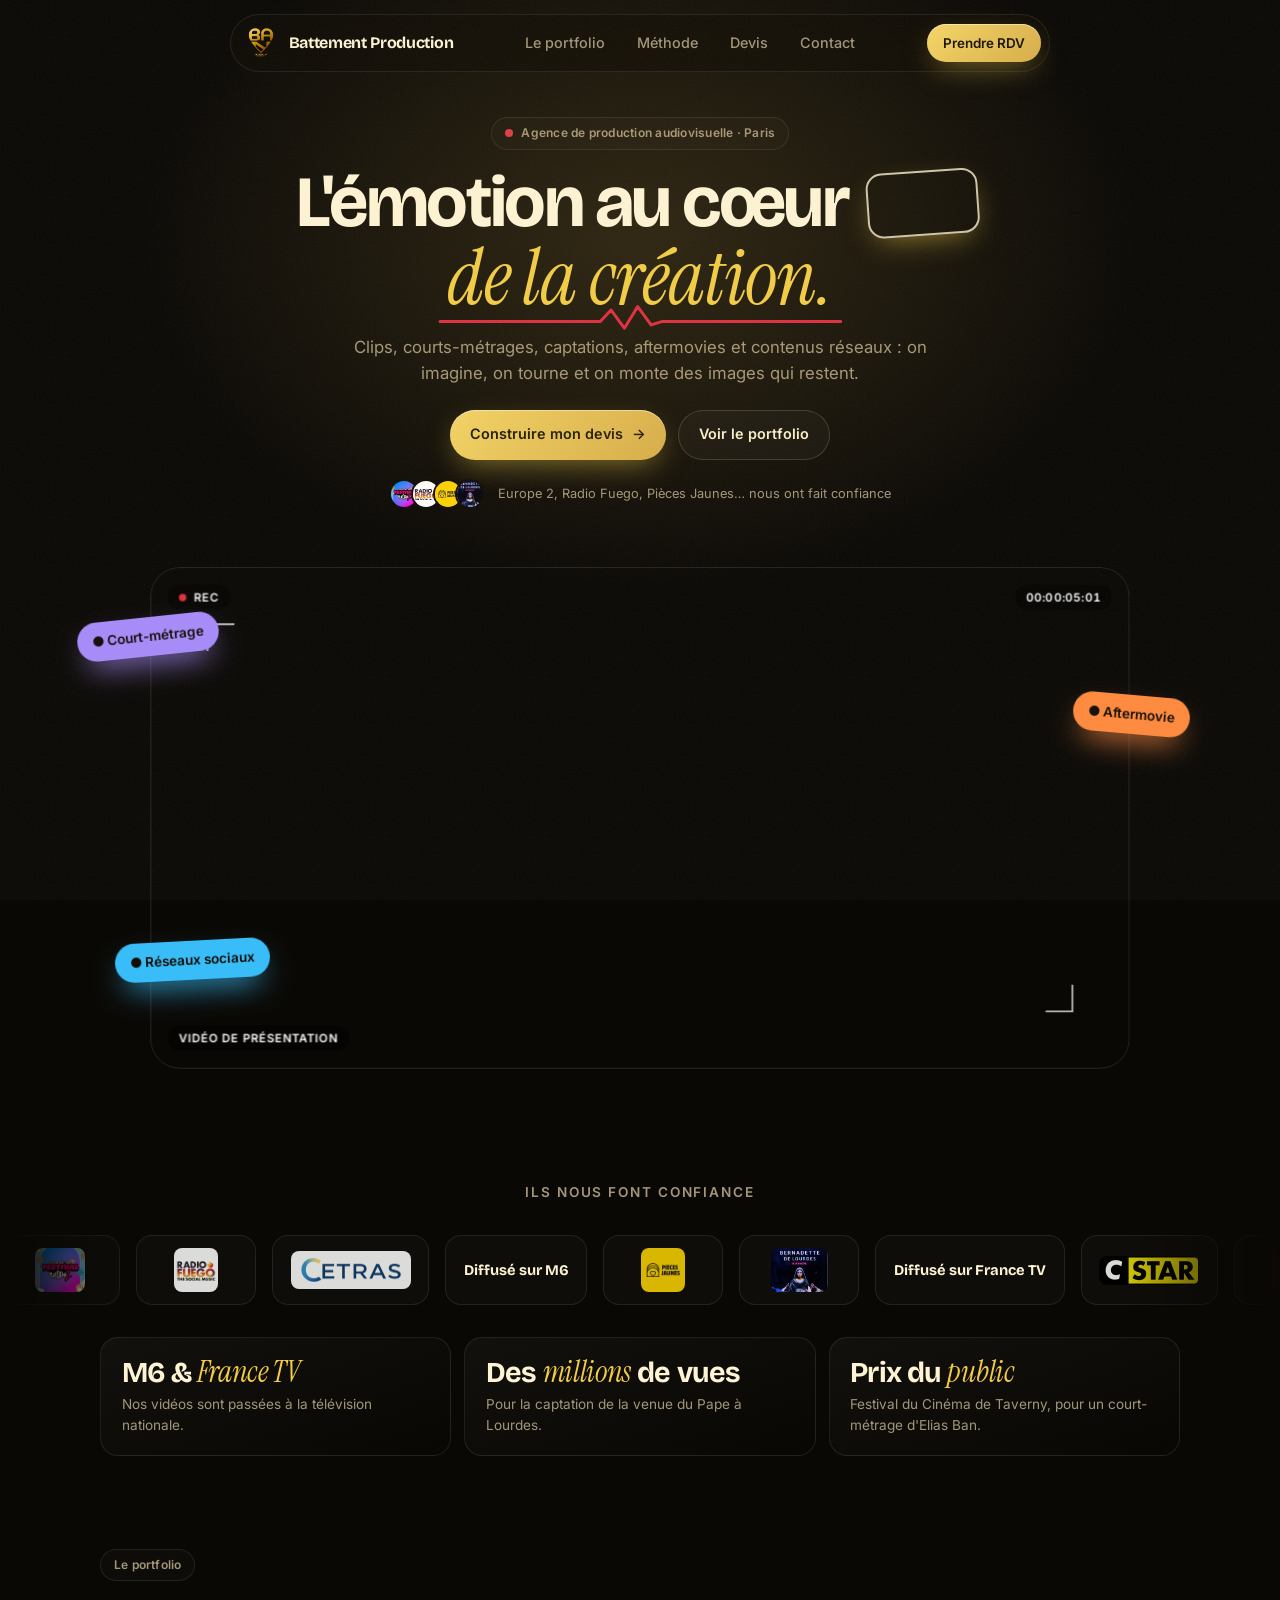
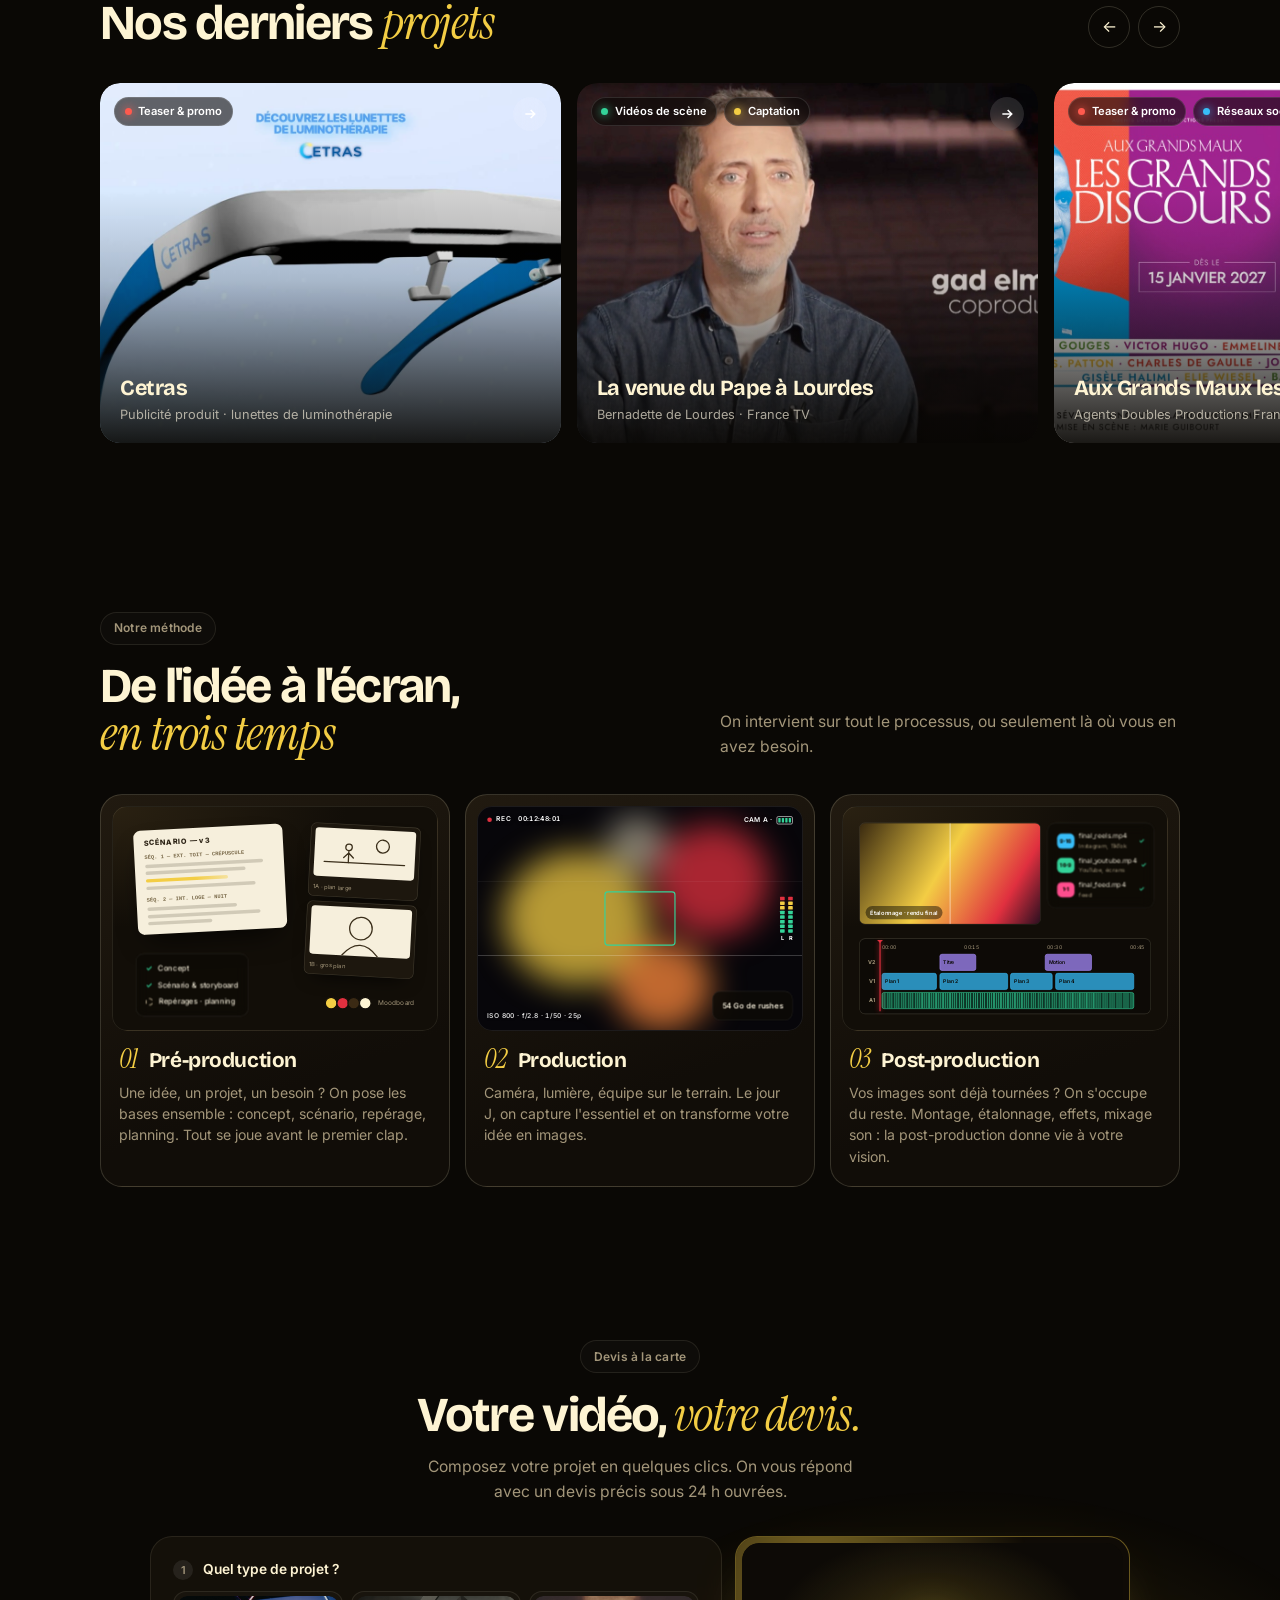
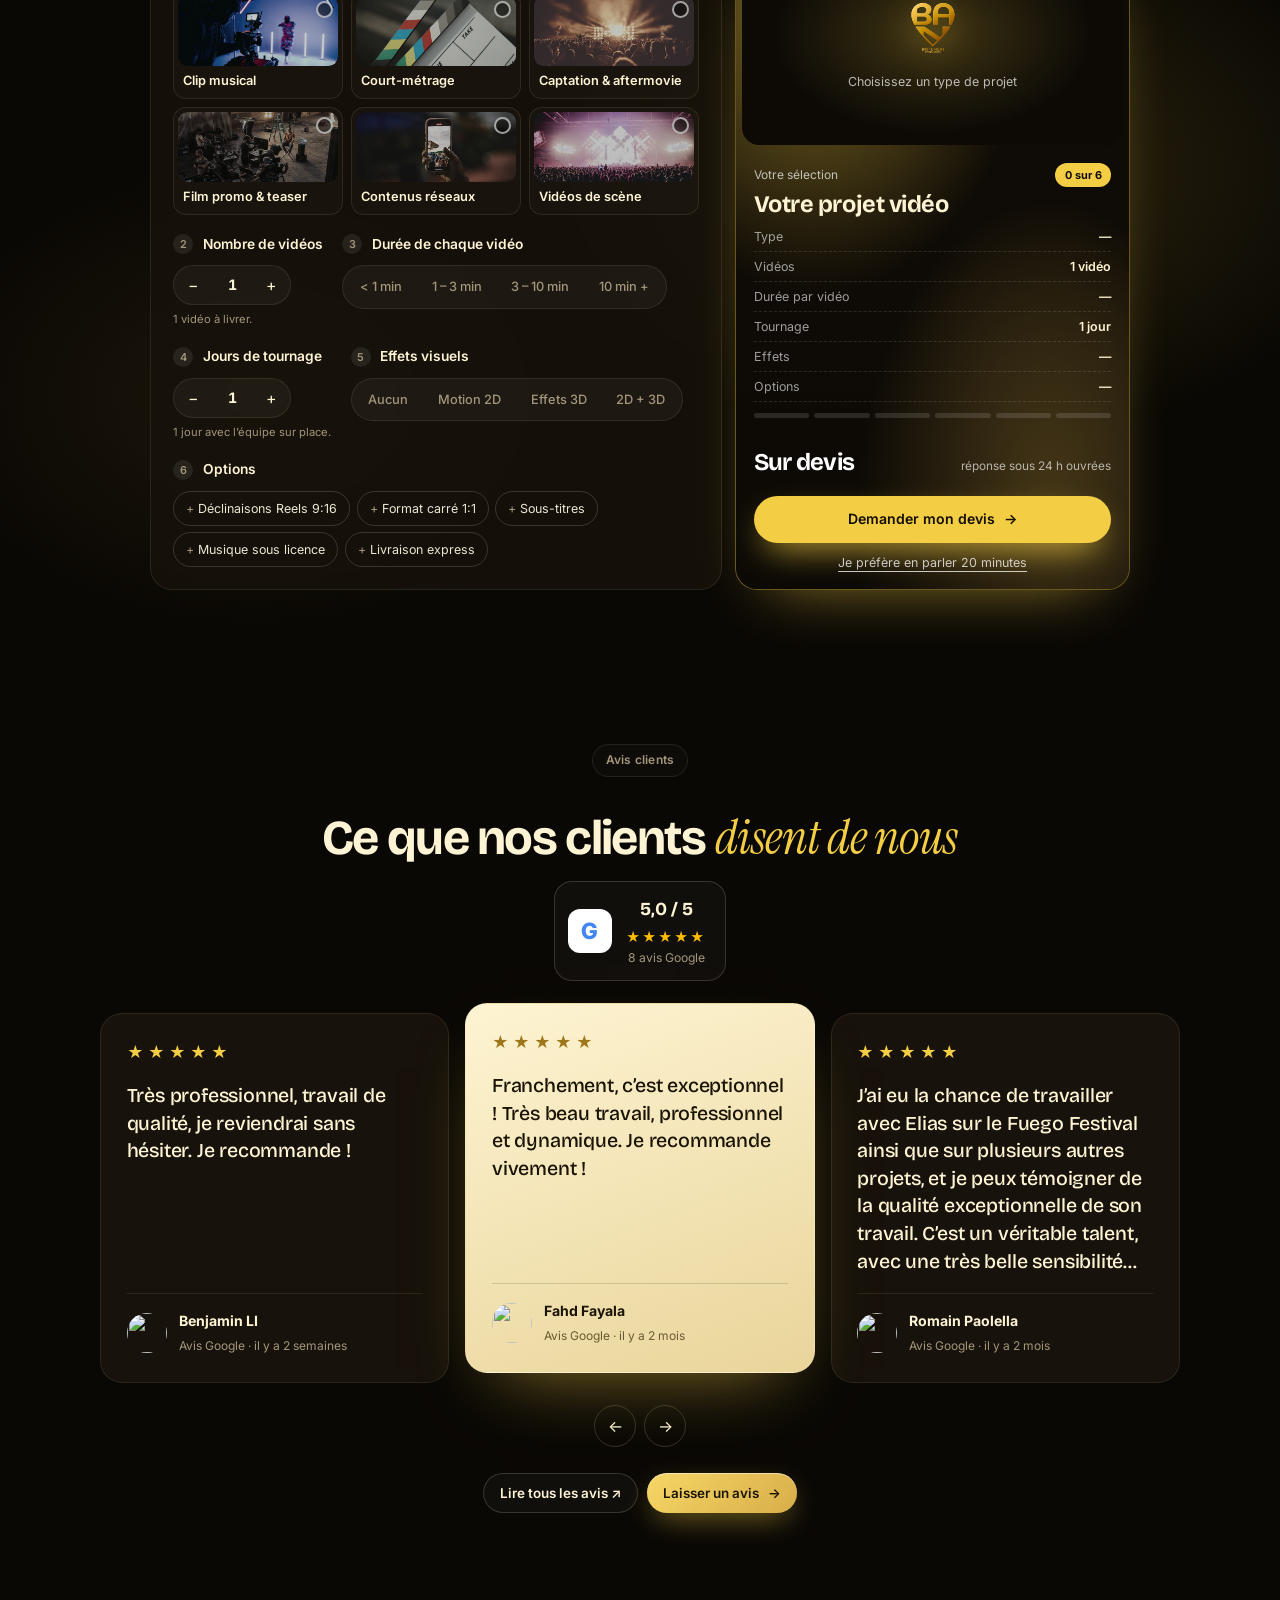
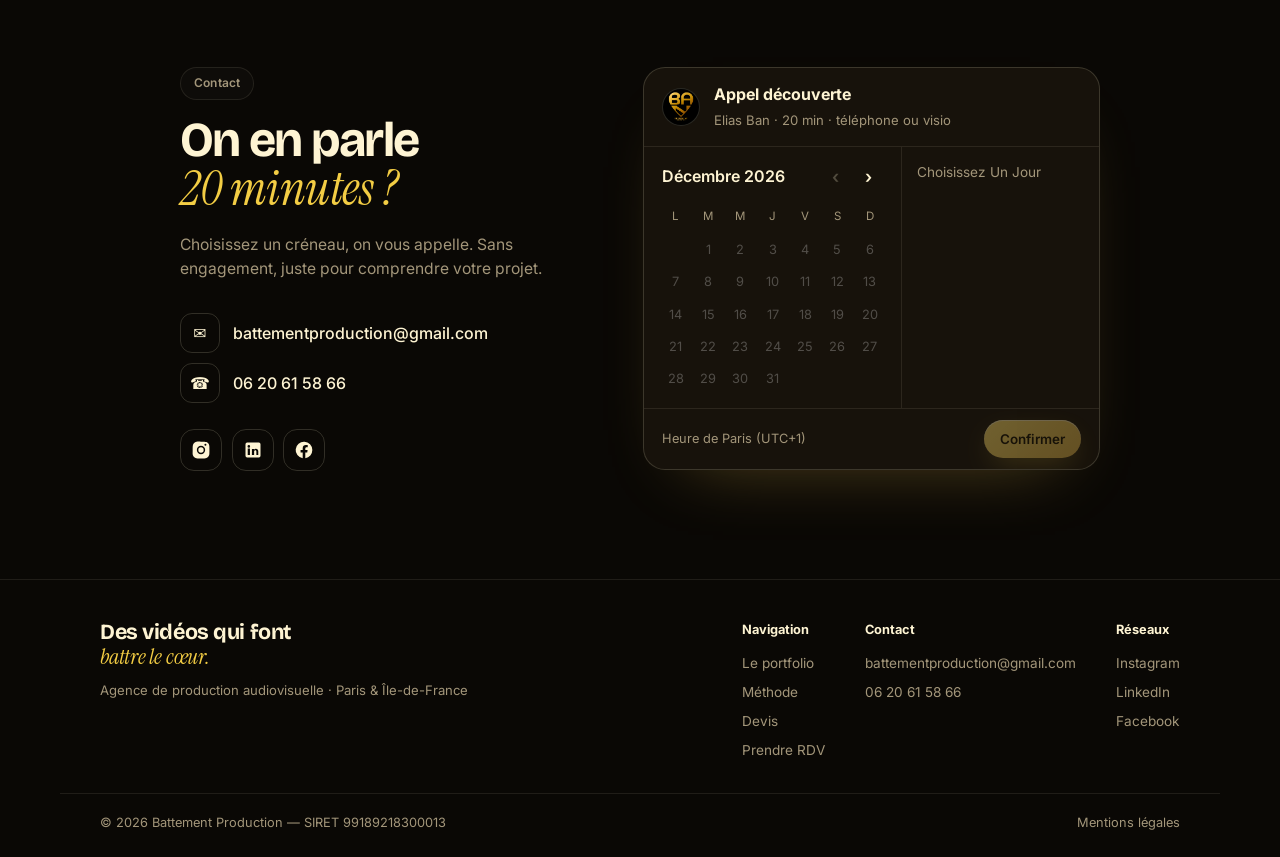
==== index.html @ 7d1e15c1 "Portfolio : nombre de projets automatique ; Festival du Cinéma de Taverny Co-Authored-By: Claude Opu" ====
<!DOCTYPE html>
<html lang="fr">
<head>
<meta charset="UTF-8">
<meta name="viewport" content="width=device-width, initial-scale=1.0">
<title>Battement Production — Agence de production audiovisuelle</title>
<meta name="description" content="Clips, courts-métrages, captations, aftermovies et contenus réseaux sociaux. Battement Production imagine, tourne et monte des vidéos qui font battre le cœur.">

<!-- Partage réseaux sociaux (WhatsApp, LinkedIn, Facebook, iMessage…) -->
<meta property="og:type" content="website">
<meta property="og:site_name" content="Battement Production">
<meta property="og:title" content="Battement Production — L'émotion au cœur de la création">
<meta property="og:description" content="Clips, courts-métrages, captations, aftermovies et contenus réseaux sociaux. Devis à la carte en 2 minutes.">
<meta property="og:image" content="https://battementproduction.fr/assets/img/og-logo.jpg">
<meta property="og:image:width" content="1200">
<meta property="og:image:height" content="630">
<meta name="twitter:image" content="https://battementproduction.fr/assets/img/og-logo.jpg">
<meta property="og:url" content="https://battementproduction.fr/">
<meta name="twitter:card" content="summary_large_image">

<link rel="icon" type="image/png" sizes="192x192" href="favicon.png">
<link rel="icon" href="favicon.ico" sizes="48x48">
<link rel="apple-touch-icon" href="apple-touch-icon.png">
<link rel="preconnect" href="https://fonts.googleapis.com">
<link rel="preconnect" href="https://fonts.gstatic.com" crossorigin>
<link href="https://fonts.googleapis.com/css2?family=Bricolage+Grotesque:opsz,wght@12..96,500;12..96,700;12..96,800&family=Instrument+Serif:ital@1&family=Inter:wght@400;500;600;700&display=swap" rel="stylesheet">
<link rel="stylesheet" href="assets/css/v2.css?v=20261111e">
</head>
<body>

<!-- ================= NAVIGATION ================= -->
<header class="nav">
  <a href="index.html" class="nav-logo"><img src="assets/img/Logo-vertical.png" alt=""><span>Battement Production</span></a>
  <nav class="nav-links">
    <a href="portfolio.html">Le portfolio</a>
    <a href="#methode">Méthode</a>
    <a href="#devis">Devis</a>
    <a href="#rdv">Contact</a>
  </nav>
  <a href="#rdv" class="btn btn-gold btn-sm">Prendre RDV</a>
  <button class="nav-burger" aria-label="Menu"><span></span><span></span></button>
</header>
<div class="mobile-menu">
  <a href="portfolio.html">Le portfolio</a>
  <a href="#methode">Méthode</a>
  <a href="#devis">Devis</a>
  <a href="#rdv">Contact</a>
  <a href="#rdv" class="btn btn-gold">Prendre RDV <span class="arr">→</span></a>
</div>

<main>
<!-- ================= HERO ================= -->
<section class="hero" id="top">
  <div class="hero-glow"></div>
  <div class="wrap">
    <span class="eyebrow"><span class="rec"></span> Agence de production audiovisuelle · Paris</span>
    <h1 class="hero-title">
      <span class="split">L'émotion au cœur</span>
      <span class="w-solo"><span class="chip-video"><video src="assets/videos/hero-mini.mp4" autoplay muted loop playsinline preload="auto" aria-hidden="true"></video></span></span>
      <em class="w-solo">de la création.<svg class="pulse-line" viewBox="0 0 300 30" preserveAspectRatio="none"><path vector-effect="non-scaling-stroke" d="M0 20 H112 L120 20 L128 6 L138 28 L148 2 L158 24 L166 20 H300"/></svg></em>
    </h1>
    <p class="hero-sub" data-reveal style="--d:.6s">Clips, courts-métrages, captations, aftermovies et contenus réseaux : on imagine, on tourne et on monte des images qui restent.</p>
    <div class="hero-ctas" data-reveal style="--d:.75s">
      <a href="#devis" class="btn btn-gold">Construire mon devis <span class="arr">→</span></a>
      <a href="portfolio.html" class="btn btn-ghost">Voir le portfolio</a>
    </div>
    <div class="hero-proof" data-reveal style="--d:.9s">
      <span class="logo-stack">
        <img src="assets/img/logos/festival-europe2_logoE2Festival.png" alt="">
        <img src="assets/img/logos/radio-fuego_logo.png" alt="">
        <img src="assets/img/logos/pieces-jaunes_pieces-jaunes.png" alt="">
        <img src="assets/img/logos/bernadette-de-lourdes-IT_BDL-logo.png" alt="">
      </span>
      Europe 2, Radio Fuego, Pièces Jaunes… nous ont fait confiance
    </div>
  </div>

  <div class="hero-stage">
    <span class="float-tag" style="--c:#FF4D8D; --rot:-6deg; left:6%; top:12%">● Clip</span>
    <span class="float-tag" style="--c:#F3CD44; --rot:5deg; right:7%; top:28%">● Captation</span>
    <span class="float-tag" style="--c:#38BDF8; --rot:-3deg; left:9%; bottom:18%">● Réseaux sociaux</span>
    <div class="hero-frame">
      <!-- ⚠️ Vidéo de présentation -->
      <video id="hero-video" data-pc="assets/videos/hero-pc.mp4" autoplay muted loop playsinline></video>
      <div class="frame-corners"></div>
      <div class="frame-ui">
        <span class="tl"><span class="rec"></span> REC</span>
        <span class="tr" id="timecode">00:00:00:00</span>
        <span class="bl">VIDÉO DE PRÉSENTATION</span>
        <div class="vid-ctrls">
          <button class="pause-btn" id="pause-btn" aria-label="Mettre en pause"><svg viewBox="0 0 24 24"><path class="i-pause" d="M7 5h3.5v14H7zM13.5 5H17v14h-3.5z"/><path class="i-play" d="M8 5l11 7-11 7z"/></svg></button>
          <button class="sound-btn" id="sound-btn" aria-label="Activer le son"><svg viewBox="0 0 24 24"><path d="M4 9h4l5-4v14l-5-4H4z"/><path class="i-waves" d="M16 9a4 4 0 010 6M18.5 6.5a7.5 7.5 0 010 11" fill="none" stroke="currentColor" stroke-width="2" stroke-linecap="round"/><path class="i-mute" d="M16 9l5 6M21 9l-5 6" fill="none" stroke="currentColor" stroke-width="2" stroke-linecap="round"/></svg><span class="lbl">Activer le son</span></button>
        </div>
      </div>
    </div>
  </div>
</section>

<!-- ================= CONFIANCE ================= -->
<section class="trust">
  <p class="trust-title" data-reveal>Ils nous font confiance</p>
  <div class="marquee" data-reveal>
    <div class="marquee-track">
      <div class="logo-tile"><img src="assets/img/logos/festival-europe2_logoE2Festival.png" alt="Europe 2"></div>
      <div class="logo-tile"><img src="assets/img/logos/radio-fuego_logo.png" alt="Radio Fuego"></div>
      <div class="logo-tile"><img class="on-light" src="assets/img/logos/cetras.png" alt="Cetras"></div>
      <div class="logo-tile text">Diffusé sur M6</div>
      <div class="logo-tile"><img src="assets/img/logos/pieces-jaunes_pieces-jaunes.png" alt="Pièces Jaunes"></div>
      <div class="logo-tile"><img src="assets/img/logos/bernadette-de-lourdes-IT_BDL-logo.png" alt="Bernadette de Lourdes"></div>
      <div class="logo-tile text">Diffusé sur France TV</div>
      <div class="logo-tile"><img src="assets/img/logos/cstar.png" alt="CSTAR"></div>
      <div class="logo-tile"><img src="assets/img/logos/little-italy-festival_LIF-logo.png" alt="Little Italy Festival"></div>
      <div class="logo-tile"><img src="assets/img/logos/pop-session_logo-pop-session.png" alt="Pop Sessions"></div>
      <div class="logo-tile"><img src="assets/img/logos/bonjour-ivresse_logo-bonjour-ivresse.png" alt="Bonjour Ivresse"></div>
      <div class="logo-tile"><img src="assets/img/logos/wereal_WR-logo.png" alt="WeReal Production"></div>
    </div>
  </div>
  <div class="wrap">
    <div class="stats">
      <div class="stat" data-reveal><b>M6 &amp; <em>France TV</em></b><span>Nos vidéos sont passées à la télévision nationale.</span></div>
      <div class="stat" data-reveal style="--d:.1s"><b>Des <em>millions</em> de vues</b><span>Pour la captation de la venue du Pape à Lourdes.</span></div>
      <div class="stat" data-reveal style="--d:.2s"><b>Prix du <em>public</em></b><span>Festival du Cinéma de Taverny, pour un court-métrage d'Elias Ban.</span></div>
    </div>
  </div>
</section>

<!-- ================= PROJETS ================= -->
<section class="projects" id="projets">
  <div class="wrap">
    <div class="section-head">
      <div data-reveal>
        <span class="eyebrow">Le portfolio</span>
        <h2>Nos derniers <em>projets</em></h2>
      </div>
      <div class="track-ctrls" data-reveal>
        <button class="round-btn" id="prev" aria-label="Précédent">←</button>
        <button class="round-btn" id="next" aria-label="Suivant">→</button>
      </div>
    </div>
  </div>
  <div class="track" id="track" data-reveal></div>
</section>

<!-- ================= MÉTHODE ================= -->
<section class="method" id="methode">
  <div class="wrap">
    <div class="section-head">
      <div data-reveal>
        <span class="eyebrow">Notre méthode</span>
        <h2>De l'idée à l'écran,<br><em>en trois temps</em></h2>
      </div>
      <p class="lead" data-reveal>On intervient sur tout le processus, ou seulement là où vous en avez besoin.</p>
    </div>

    <div class="steps">
      <article class="step" style="--i:0">
        <div>
          <span class="step-num">01</span>
          <h3>Pré-production</h3>
          <p>Une idée, un projet, un besoin ? On pose les bases ensemble : concept, scénario, repérage, planning. Tout se joue avant le premier clap.</p>
        </div>
        <div class="step-visual viz viz-pre" aria-hidden="true">
          <div class="script">
            <b>SCÉNARIO — v3</b>
            <small>SÉQ. 1 — EXT. TOIT — CRÉPUSCULE</small>
            <i style="width:92%"></i><i style="width:78%"></i><i class="hl" style="width:64%"></i><i style="width:85%"></i>
            <small>SÉQ. 2 — INT. LOGE — NUIT</small>
            <i style="width:70%"></i><i style="width:88%"></i><i style="width:50%"></i>
          </div>
          <div class="board">
            <div class="frame"><svg viewBox="0 0 100 60"><path d="M0 42 H100" /><circle cx="72" cy="20" r="8"/><path d="M30 42 V28 M30 30 L24 36 M30 30 L36 36 M30 28 m-4 -5 a4 4 0 1 0 8 0 a4 4 0 1 0 -8 0"/></svg><span>1A · plan large</span></div>
            <div class="frame"><svg viewBox="0 0 100 60"><circle cx="50" cy="26" r="14"/><path d="M28 60 Q50 34 72 60"/></svg><span>1B · gros plan</span></div>
            <div class="frame"><svg viewBox="0 0 100 60"><rect x="18" y="14" width="64" height="34" rx="3"/><path d="M40 24 L58 31 L40 38 Z"/></svg><span>2A · insert écran</span></div>
          </div>
          <div class="swatches"><i style="background:#F3CD44"></i><i style="background:#E0303F"></i><i style="background:#3B2A14"></i><i style="background:#FEF4D3"></i><span>Moodboard</span></div>
          <div class="ui-card checklist">
            <div class="file"><span class="ok">✓</span>Concept</div>
            <div class="file"><span class="ok">✓</span>Scénario &amp; storyboard</div>
            <div class="file"><span class="todo"></span>Repérages · planning</div>
          </div>
        </div>
      </article>

      <article class="step" style="--i:1">
        <div>
          <span class="step-num">02</span>
          <h3>Production</h3>
          <p>Caméra, lumière, équipe sur le terrain. Le jour J, on capture l'essentiel et on transforme votre idée en images.</p>
        </div>
        <div class="step-visual viz viz-prod" aria-hidden="true">
          <div class="bokeh"><i></i><i></i><i></i><i></i></div>
          <div class="thirds"></div>
          <div class="focus"></div>
          <div class="vf vf-tl"><span class="rec"></span> REC <span class="tc" id="tc2">00:12:43:08</span></div>
          <div class="vf vf-tr">CAM A · <span class="batt"><i></i><i></i><i></i><i></i></span></div>
          <div class="vf vf-bl">ISO 800 · f/2.8 · 1/50 · 25p</div>
          <div class="meters"><span>L</span><div><i></i><i></i><i></i><i></i><i></i><i></i><i></i><i></i></div><span>R</span><div><i></i><i></i><i></i><i></i><i></i><i></i><i></i><i></i></div></div>
          <div class="ui-card tr" style="top:auto; bottom:16px; right:16px">54 Go de rushes</div>
        </div>
      </article>

      <article class="step" style="--i:2">
        <div>
          <span class="step-num">03</span>
          <h3>Post-production</h3>
          <p>Vos images sont déjà tournées ? On s'occupe du reste. Montage, étalonnage, effets, mixage son : la post-production donne vie à votre vision.</p>
        </div>
        <div class="step-visual viz viz-post" aria-hidden="true">
          <div class="monitor"><div class="grade"></div><span>Étalonnage · rendu final</span></div>
          <div class="timeline">
            <div class="ruler"><span>00:00</span><span>00:15</span><span>00:30</span><span>00:45</span></div>
            <div class="trk"><b>V2</b><div><i style="left:22%; width:14%; --c:#A78BFA">Titre</i><i style="left:62%; width:18%; --c:#A78BFA">Motion</i></div></div>
            <div class="trk"><b>V1</b><div><i style="left:0; width:21%; --c:#38BDF8">Plan 1</i><i style="left:22%; width:26%; --c:#38BDF8">Plan 2</i><i style="left:49%; width:16%; --c:#38BDF8">Plan 3</i><i style="left:66%; width:30%; --c:#38BDF8">Plan 4</i></div></div>
            <div class="trk"><b>A1</b><div><i class="wave" style="left:0; width:96%; --c:#34D399"></i></div></div>
            <div class="playhead"></div>
          </div>
          <div class="ui-card export">
            <div class="file"><span class="ico" style="--c:#38BDF8">9:16</span><div>final_reels.mp4<small>Instagram, TikTok</small></div><span class="ok">✓</span></div>
            <div class="file"><span class="ico" style="--c:#34D399">16:9</span><div>final_youtube.mp4<small>YouTube, écrans</small></div><span class="ok">✓</span></div>
            <div class="file"><span class="ico" style="--c:#FF4D8D">1:1</span><div>final_feed.mp4<small>feed</small></div><span class="ok">✓</span></div>
          </div>
        </div>
      </article>
    </div>
  </div>
</section>

<!-- ================= DEVIS À LA CARTE ================= -->
<section class="devis" id="devis">
  <div class="devis-glow"></div>
  <div class="wrap">
    <div class="devis-head" data-reveal>
      <span class="eyebrow">Devis à la carte</span>
      <h2 style="margin-top:1.1rem">Votre vidéo, <em>votre devis.</em></h2>
      <p class="lead">Composez votre projet en quelques clics. On vous répond avec un devis précis sous 24 h ouvrées.</p>
    </div>

    <div class="configurator" data-reveal>
      <div class="cfg-panel">
        <div class="cfg-step">
          <p class="cfg-label"><span>1</span>Quel type de projet ?</p>
          <div class="types" id="types"></div>
        </div>
        <div class="cfg-pair">
          <div class="cfg-step">
            <p class="cfg-label"><span>2</span>Nombre de vidéos</p>
            <div class="stepper"><button id="nb-minus" aria-label="Moins">−</button><output id="nb">1</output><button id="nb-plus" aria-label="Plus">+</button></div>
            <p class="stepper-note" id="nb-note"></p>
          </div>
          <div class="cfg-step">
            <p class="cfg-label"><span>3</span>Durée de chaque vidéo</p>
            <div class="seg" id="duree"></div>
          </div>
        </div>
        <div class="cfg-pair">
          <div class="cfg-step">
            <p class="cfg-label"><span>4</span>Jours de tournage</p>
            <div class="stepper"><button id="minus" aria-label="Moins">−</button><output id="jours">1</output><button id="plus" aria-label="Plus">+</button></div>
            <p class="stepper-note" id="jours-note"></p>
          </div>
          <div class="cfg-step">
            <p class="cfg-label"><span>5</span>Effets visuels</p>
            <div class="seg" id="fx"></div>
          </div>
        </div>
        <div class="cfg-step">
          <p class="cfg-label"><span>6</span>Options</p>
          <div class="chips" id="opts"></div>
        </div>
        <p class="cfg-foot">Rien n'est engagé : vous recevez un devis détaillé, vous décidez ensuite.</p>
      </div>

      <aside class="summary">
        <div class="summary-media" id="sum-media">
          <div class="sum-placeholder">
            <span class="ph-rings"><i></i><i></i><i></i></span>
            <img src="assets/img/Logo-vertical.png" alt="">
            <small>Choisissez un type de projet</small>
          </div>
          <span class="tag" id="sum-tag" hidden></span>
        </div>
        <div class="summary-body">
          <div class="summary-kicker"><span>Votre sélection</span><span class="pill-acc" id="sum-steps">0 sur 6</span></div>
          <h3 id="sum-title">Votre projet vidéo</h3>
          <ul id="sum-list"></ul>
          <div class="progress"><i></i><i></i><i></i><i></i><i></i><i></i></div>
          <div class="price"><b>Sur devis</b><small>réponse sous 24 h ouvrées</small></div>
          <button class="btn btn-acc" id="ask" style="margin-top:.8rem">Demander mon devis <span class="arr">→</span></button>
          <a href="#rdv" class="alt">Je préfère en parler 20 minutes</a>
        </div>
      </aside>
    </div>
  </div>

  <!-- Barre récap collante (téléphone uniquement) -->
  <div class="devis-bar" id="devis-bar">
    <span class="bar-dot"></span>
    <span class="bar-txt"><small>Votre projet</small><b id="bar-label">Choisissez un type</b></span>
    <a href="#sum-media" class="btn btn-acc btn-sm">Voir mon devis</a>
  </div>

  <div class="modal" id="modal" aria-hidden="true">
    <form class="modal-box" id="devis-form" novalidate>
      <h3>Presque fini !</h3>
      <p>Votre sélection est jointe automatiquement. Laissez-nous vos coordonnées, on vous répond sous 24 h ouvrées.</p>
      <div class="field-row">
        <label class="field">Prénom *<input type="text" name="prenom" required autocomplete="given-name"></label>
        <label class="field">Nom *<input type="text" name="nom" required autocomplete="family-name"></label>
      </div>
      <div class="field-row">
        <label class="field">Email *<input type="email" name="email" required autocomplete="email"></label>
        <label class="field">Téléphone<input type="tel" name="telephone" autocomplete="tel"></label>
      </div>
      <label class="field">Société (facultatif)<input type="text" name="societe" autocomplete="organization"></label>
      <label class="field">Un mot sur votre projet (facultatif)<textarea name="projet" rows="3"></textarea></label>
      <p class="form-msg" id="form-msg" role="status"></p>
      <div class="modal-actions">
        <button type="button" class="btn btn-ghost btn-sm" data-close>Annuler</button>
        <button type="submit" class="btn btn-acc" style="width:auto" id="devis-send">Envoyer la demande <span class="arr">→</span></button>
      </div>
    </form>
  </div>
</section>

<!-- ================= AVIS CLIENTS (Google) ================= -->
<section class="avis" id="avis">
  <div class="wrap">
    <div class="avis-head" data-reveal>
      <span class="eyebrow">Avis clients</span>
      <h2 style="margin-top:1.1rem">Ce que nos clients <em>disent de nous</em></h2>
      <a class="g-badge" id="g-badge" href="https://search.google.com/local/reviews?placeid=ChIJv-06SXz_UicRYQ3QDlrcLRQ" target="_blank" rel="noopener">
        <span class="g-logo">G</span>
        <span><b id="g-score">Avis Google</b><span class="g-stars" id="g-stars">★★★★★</span><small id="g-count">Voir tous nos avis</small></span>
      </a>
    </div>
    <div class="t-cards" id="t-cards" data-reveal></div>
    <div class="t-nav" id="t-nav" hidden>
      <button class="round-btn" id="t-prev" aria-label="Avis précédents">←</button>
      <button class="round-btn" id="t-next" aria-label="Avis suivants">→</button>
    </div>
    <div class="reviews-actions" data-reveal>
      <a class="btn btn-ghost btn-sm" href="https://search.google.com/local/reviews?placeid=ChIJv-06SXz_UicRYQ3QDlrcLRQ" target="_blank" rel="noopener">Lire tous les avis ↗</a>
      <a class="btn btn-gold btn-sm" href="https://search.google.com/local/writereview?placeid=ChIJv-06SXz_UicRYQ3QDlrcLRQ" target="_blank" rel="noopener">Laisser un avis <span class="arr">→</span></a>
    </div>
  </div>
</section>

<!-- ================= RDV ================= -->
<section class="rdv" id="rdv">
  <div class="wrap rdv-grid">
    <div data-reveal>
      <span class="eyebrow">Contact</span>
      <h2 style="margin-top:1.1rem">On en parle<br><em>20 minutes ?</em></h2>
      <p class="lead" style="margin-top:1.2rem">Choisissez un créneau, on vous appelle. Sans engagement, juste pour comprendre votre projet.</p>
      <div class="rdv-contact">
        <a href="mailto:battementproduction@gmail.com"><span class="ic">✉</span>battementproduction@gmail.com</a>
        <a href="tel:+33620615866"><span class="ic">☎</span>06 20 61 58 66</a>
      </div>
      <div class="socials">
        <a href="https://www.instagram.com/battement.production/" target="_blank" rel="noopener" aria-label="Instagram"><svg viewBox="0 0 24 24"><path d="M12 2c2.7 0 3 0 4.1.06 1.1.05 1.85.23 2.5.48a5 5 0 011.8 1.18 5 5 0 011.19 1.8c.25.66.42 1.4.47 2.5.06 1.1.06 1.45.06 4.1s0 3-.06 4.1c-.05 1.1-.23 1.85-.48 2.5a5 5 0 01-1.18 1.8 5 5 0 01-1.8 1.19c-.66.25-1.4.42-2.5.47-1.1.06-1.45.06-4.1.06s-3 0-4.1-.06c-1.1-.05-1.85-.23-2.5-.48a5 5 0 01-1.8-1.18 5 5 0 01-1.19-1.8c-.25-.66-.42-1.4-.47-2.5C2 15 2 14.7 2 12s0-3 .06-4.1c.05-1.1.23-1.85.48-2.5a5 5 0 011.18-1.8A5 5 0 015.5 2.4c.66-.25 1.4-.42 2.5-.47C9.1 2 9.4 2 12 2zm0 5a5 5 0 100 10 5 5 0 000-10zm0 8.2a3.2 3.2 0 110-6.4 3.2 3.2 0 010 6.4zm5.3-8.4a1.2 1.2 0 100-2.4 1.2 1.2 0 000 2.4z"/></svg></a>
        <a href="https://www.linkedin.com/company/battementproduction" target="_blank" rel="noopener" aria-label="LinkedIn"><svg viewBox="0 0 24 24"><path d="M19 3A2 2 0 0121 5v14a2 2 0 01-2 2H5a2 2 0 01-2-2V5a2 2 0 012-2zM8.34 18v-7.67H5.67V18zM7 9.24a1.56 1.56 0 100-3.12 1.56 1.56 0 000 3.12zM18.34 18v-4.2c0-2.25-1.2-3.3-2.8-3.3a2.4 2.4 0 00-2.18 1.2v-1.03H10.7c.03.7 0 7.33 0 7.33h2.66v-4.1c0-.22 0-.44.08-.6.19-.44.6-.9 1.3-.9.92 0 1.3.7 1.3 1.72V18z"/></svg></a>
        <a href="https://www.facebook.com/profile.php?id=61593981840502" target="_blank" rel="noopener" aria-label="Facebook"><svg viewBox="0 0 24 24"><path d="M22 12a10 10 0 10-11.56 9.88v-6.99H7.9V12h2.54V9.8c0-2.5 1.49-3.89 3.77-3.89 1.09 0 2.24.2 2.24.2v2.46h-1.26c-1.24 0-1.63.77-1.63 1.56V12h2.78l-.44 2.89h-2.34v6.99A10 10 0 0022 12z"/></svg></a>
      </div>
    </div>

    <!-- ⚠️ Maquette : sera remplacé par l'intégration Cal.com (synchro Google Agenda) -->
    <div class="cal" data-reveal style="--d:.15s">
      <div class="cal-head">
        <img src="assets/img/Logo-vertical.png" alt="">
        <div><b>Appel découverte</b><small>Elias Ban · 20 min · téléphone ou visio</small></div>
      </div>
      <div class="cal-body">
        <div class="cal-month">
          <div class="cal-month-top"><span id="cal-month"></span><span class="cal-arrows"><button id="cal-prev" aria-label="Mois précédent">‹</button><button id="cal-next" aria-label="Mois suivant">›</button></span></div>
          <div class="cal-grid" id="cal-grid"></div>
        </div>
        <div class="cal-slots" id="cal-slots"></div>
      </div>
      <div class="cal-foot"><span>Heure de Paris (UTC+1)</span><a href="#" class="btn btn-gold btn-sm disabled" id="cal-confirm">Confirmer</a></div>
    </div>
  </div>
</section>
</main>

<!-- ================= FOOTER ================= -->
<footer class="footer">
  <div class="wrap footer-grid">
    <div>
      <p class="footer-tag">Des vidéos qui font <em>battre le cœur.</em></p>
      <p class="footer-mini">Agence de production audiovisuelle · Paris &amp; Île-de-France</p>
    </div>
    <div class="footer-links">
      <div><b>Navigation</b><a href="portfolio.html">Le portfolio</a><a href="index.html#methode">Méthode</a><a href="index.html#devis">Devis</a><a href="index.html#rdv">Prendre RDV</a></div>
      <div><b>Contact</b><a href="mailto:battementproduction@gmail.com">battementproduction@gmail.com</a><a href="tel:+33620615866">06 20 61 58 66</a></div>
      <div><b>Réseaux</b><a href="https://www.instagram.com/battement.production/" target="_blank" rel="noopener">Instagram</a><a href="https://www.linkedin.com/company/battementproduction" target="_blank" rel="noopener">LinkedIn</a><a href="https://www.facebook.com/profile.php?id=61593981840502" target="_blank" rel="noopener">Facebook</a></div>
    </div>
  </div>
  <div class="wrap footer-legal">
    <span>© 2026 Battement Production — SIRET 99189218300013</span>
    <a href="mentions.html">Mentions légales</a>
  </div>
</footer>

<div class="cursor">Voir ▶</div>
<script src="https://cdn.jsdelivr.net/npm/@emailjs/browser@4.4.1/dist/email.min.js"></script>
<script src="assets/js/config.js?v=20261111e"></script>
<script src="assets/js/v2.js?v=20261111e"></script>
</body>
</html>
---- assets/css/v2.css ----
/* =====================================================================
   BATTEMENT PRODUCTION — V2
   Palette : noir chaud + or (charte actuelle) + couleurs d'accent par type
   Polices : Bricolage Grotesque (titres) · Instrument Serif (accents) · Inter (texte)
===================================================================== */

@property --spin { syntax: '<angle>'; inherits: false; initial-value: 0deg; }
@property --acc  { syntax: '<color>'; inherits: true; initial-value: #F3CD44; }
@property --acc2 { syntax: '<color>'; inherits: true; initial-value: #FF8A3D; }

:root {
  --bg: #0A0805;
  --bg-2: #110D08;
  --surface: #17120B;
  --surface-2: #211A10;
  --line: rgba(254, 244, 211, 0.09);
  --line-2: rgba(254, 244, 211, 0.16);
  --cream: #FEF4D3;
  --text: #EDE6D3;
  --muted: #A3967A;
  --gold: #D8AD48;
  --yellow: #F3CD44;
  --red: #E0303F;

  --f-display: 'Bricolage Grotesque', system-ui, sans-serif;
  --f-serif: 'Instrument Serif', Georgia, serif;
  --f-body: 'Inter', system-ui, sans-serif;

  --r-xl: 32px;
  --r-lg: 24px;
  --r-md: 16px;
  --r-sm: 10px;
  --max: 1280px;
  --gutter: clamp(16px, 4vw, 40px);
  --ease: cubic-bezier(.2, .8, .2, 1);
}

* { margin: 0; padding: 0; box-sizing: border-box; }
html { scroll-behavior: smooth; background: var(--bg); }
body {
  background: var(--bg);
  color: var(--text);
  font-family: var(--f-body);
  font-size: 16px;
  line-height: 1.55;
  overflow-x: hidden;
  -webkit-font-smoothing: antialiased;
}
/* Grain cinéma très léger */
body::after {
  content: ''; position: fixed; inset: 0; pointer-events: none; z-index: 100; opacity: .06;
  background-image: url("data:image/svg+xml,%3Csvg xmlns='http://www.w3.org/2000/svg' width='160' height='160'%3E%3Cfilter id='n'%3E%3CfeTurbulence type='fractalNoise' baseFrequency='.9' numOctaves='2' stitchTiles='stitch'/%3E%3C/filter%3E%3Crect width='100%25' height='100%25' filter='url(%23n)'/%3E%3C/svg%3E");
}
a { color: inherit; text-decoration: none; }
img, video { display: block; max-width: 100%; }
button { font: inherit; color: inherit; background: none; border: 0; cursor: pointer; }
::selection { background: var(--yellow); color: #1a1405; }

.wrap { max-width: var(--max); margin: 0 auto; padding: 0 var(--gutter); }
section { position: relative; }

/* ---------- Typo ---------- */
.eyebrow {
  display: inline-flex; align-items: center; gap: .55rem;
  font-size: .8rem; font-weight: 600; letter-spacing: .02em; color: var(--muted);
  padding: .45rem .9rem; border: 1px solid var(--line); border-radius: 999px;
  background: rgba(255,255,255,.02);
}
.rec { width: 8px; height: 8px; border-radius: 50%; background: var(--red); box-shadow: 0 0 0 0 rgba(224,48,63,.6); animation: rec 1.6s infinite; }
@keyframes rec { 0% { box-shadow: 0 0 0 0 rgba(224,48,63,.55); } 70% { box-shadow: 0 0 0 9px rgba(224,48,63,0); } 100% { box-shadow: 0 0 0 0 rgba(224,48,63,0); } }

h1, h2, h3 { font-family: var(--f-display); color: var(--cream); font-weight: 700; letter-spacing: -0.035em; line-height: .98; }
h2 { font-size: clamp(2.3rem, 1.4rem + 3.6vw, 4.4rem); }
h3 { font-size: clamp(1.4rem, 1.1rem + 1vw, 2rem); letter-spacing: -0.02em; }
em, .serif {
  font-family: var(--f-serif); font-style: italic; font-weight: 400;
  color: var(--yellow); letter-spacing: -0.01em;
}
.lead { font-size: clamp(1rem, .95rem + .3vw, 1.15rem); color: var(--muted); max-width: 46ch; }
.section-head { display: flex; align-items: end; justify-content: space-between; gap: 2rem; flex-wrap: wrap; margin-bottom: clamp(2rem, 4vw, 3.5rem); }
.section-head .eyebrow { margin-bottom: 1.1rem; }

/* ---------- Boutons ---------- */
.btn {
  display: inline-flex; align-items: center; gap: .55rem;
  padding: .95rem 1.45rem; border-radius: 999px;
  font-family: var(--f-body); font-weight: 600; font-size: .95rem; white-space: nowrap;
  transition: transform .35s var(--ease), box-shadow .35s var(--ease), background .35s, color .35s;
}
.btn:hover { transform: translateY(-2px); }
.btn .arr { transition: transform .35s var(--ease); }
.btn:hover .arr { transform: translateX(4px); }
.btn-gold { background: linear-gradient(135deg, #F6D766, #D8AD48); color: #1A1405; box-shadow: 0 10px 30px -8px rgba(243,205,68,.55), inset 0 1px 0 rgba(255,255,255,.5); }
.btn-gold:hover { box-shadow: 0 16px 40px -8px rgba(243,205,68,.7), inset 0 1px 0 rgba(255,255,255,.5); }
.btn-ghost { border: 1px solid var(--line-2); color: var(--cream); background: rgba(255,255,255,.03); }
.btn-ghost:hover { background: rgba(255,255,255,.08); }
.btn-sm { padding: .65rem 1.1rem; font-size: .88rem; }

/* =====================================================================
   NAVIGATION — pilule flottante
===================================================================== */
.nav {
  position: fixed; top: 14px; left: 50%; transform: translateX(-50%); z-index: 50;
  width: min(820px, calc(100% - 24px));
  display: flex; align-items: center; justify-content: space-between; gap: 1rem;
  padding: 8px 8px 8px 12px; border-radius: 999px;
  background: rgba(17, 13, 8, .55); border: 1px solid var(--line);
  backdrop-filter: blur(18px) saturate(140%); -webkit-backdrop-filter: blur(18px) saturate(140%);
  transition: background .4s, box-shadow .4s, top .4s var(--ease);
}
.nav.scrolled { background: rgba(17, 13, 8, .82); box-shadow: 0 12px 40px -12px rgba(0,0,0,.8); }
.nav-logo { display: flex; align-items: center; gap: .6rem; font-family: var(--f-display); font-weight: 700; color: var(--cream); letter-spacing: -0.02em; }
.nav-logo img { width: 36px; height: 36px; object-fit: contain; }
.nav-logo span { font-size: 1rem; }
.nav-links { display: flex; gap: .2rem; }
.nav-links a { padding: .55rem .9rem; border-radius: 999px; font-size: .9rem; font-weight: 500; color: var(--muted); transition: color .25s, background .25s; }
.nav-links a:hover, .nav-links a.active { color: var(--cream); background: rgba(255,255,255,.06); }
.nav-burger { display: none; width: 42px; height: 42px; border-radius: 50%; background: rgba(255,255,255,.06); position: relative; }
.nav-burger span { position: absolute; left: 13px; right: 13px; height: 2px; background: var(--cream); border-radius: 2px; transition: transform .35s var(--ease), top .35s var(--ease); }
.nav-burger span:nth-child(1) { top: 17px; } .nav-burger span:nth-child(2) { top: 24px; }
.menu-open .nav-burger span:nth-child(1) { top: 20px; transform: rotate(45deg); }
.menu-open .nav-burger span:nth-child(2) { top: 20px; transform: rotate(-45deg); }
.mobile-menu {
  position: fixed; inset: 0; z-index: 45; background: rgba(10,8,5,.96); backdrop-filter: blur(10px);
  display: flex; flex-direction: column; justify-content: center; gap: .4rem; padding: 0 28px;
  opacity: 0; pointer-events: none; transition: opacity .35s;
}
.mobile-menu a { font-family: var(--f-display); font-size: 2.6rem; font-weight: 700; color: var(--cream); letter-spacing: -0.03em; }
.mobile-menu .btn { margin-top: 1.5rem; align-self: flex-start; font-family: var(--f-body); font-size: 1rem; }
.menu-open .mobile-menu { opacity: 1; pointer-events: auto; }
@media (max-width: 820px) {
  .nav-links, .nav > .btn { display: none; }
  .nav-burger { display: block; }
}

/* =====================================================================
   HERO
===================================================================== */
.hero { padding: clamp(120px, 16vh, 170px) 0 0; text-align: center; overflow: hidden; }
.hero-glow {
  position: absolute; left: 50%; top: -10%; width: 1100px; height: 700px; transform: translateX(-50%);
  background: radial-gradient(closest-side, rgba(216,173,72,.22), transparent 70%);
  filter: blur(20px); pointer-events: none;
}
.hero-title {
  font-size: clamp(2.6rem, 1rem + 6.4vw, 6.4rem);
  margin: 1.4rem auto 1.4rem; max-width: 15ch;
}
.hero-title .w { display: inline-block; opacity: 0; transform: translateY(40%); filter: blur(8px); animation: wordIn .9s var(--ease) forwards; }
@keyframes wordIn { to { opacity: 1; transform: none; filter: none; } }
.hero-title em { position: relative; font-size: 1.08em; white-space: nowrap; }
.pulse-line { position: absolute; left: -2%; right: -2%; bottom: -.18em; height: .32em; width: 104%; overflow: visible; }
.pulse-line path { fill: none; stroke: var(--red); stroke-width: 3; stroke-linecap: round; stroke-linejoin: round; stroke-dasharray: 600; stroke-dashoffset: 600; animation: draw 1.4s 1s var(--ease) forwards, beat 2.4s 2.6s ease-in-out infinite; }
@keyframes draw { to { stroke-dashoffset: 0; } }
@keyframes beat { 0%,100% { opacity: 1; } 50% { opacity: .55; } }
.chip-video {
  display: inline-block; vertical-align: middle; width: 1.55em; height: .9em; margin: 0 .08em; border-radius: .22em; overflow: hidden;
  transform: rotate(-4deg) translateY(-.06em); box-shadow: 0 10px 30px -10px rgba(243,205,68,.6); border: 2px solid rgba(254,244,211,.8);
}
.chip-video video { width: 100%; height: 100%; object-fit: cover; }
.hero-sub { margin: 0 auto; max-width: 54ch; color: var(--muted); font-size: clamp(1rem, .95rem + .35vw, 1.18rem); }
.hero-ctas { display: flex; justify-content: center; gap: .8rem; flex-wrap: wrap; margin-top: 2rem; }
.hero-proof { margin-top: 1.6rem; display: inline-flex; align-items: center; gap: .8rem; font-size: .85rem; color: var(--muted); }
.logo-stack { display: flex; }
.logo-stack img { width: 30px; height: 30px; border-radius: 50%; object-fit: cover; background: #fff; border: 2px solid var(--bg); margin-left: -8px; }
.logo-stack img:first-child { margin-left: 0; }

.hero-stage { position: relative; margin-top: clamp(3rem, 6vw, 5rem); padding: 0 var(--gutter); }
.hero-frame {
  position: relative; max-width: 1240px; margin: 0 auto; aspect-ratio: 16/8.2; border-radius: var(--r-xl); overflow: hidden;
  transform: scale(var(--s, .88)); transform-origin: center top; transition: transform .1s linear;
  border: 1px solid var(--line-2); box-shadow: 0 40px 120px -30px rgba(216,173,72,.35);
}
.hero-frame video { width: 100%; height: 100%; object-fit: cover; }
.frame-ui { position: absolute; inset: 0; pointer-events: none; font: 600 .78rem/1 var(--f-body); color: #fff; letter-spacing: .06em; }
.frame-ui > * { position: absolute; display: flex; align-items: center; gap: .5rem; padding: .5rem .75rem; border-radius: 999px; background: rgba(0,0,0,.42); backdrop-filter: blur(8px); }
.frame-ui .tl { top: 18px; left: 18px; } .frame-ui .tr { top: 18px; right: 18px; font-variant-numeric: tabular-nums; }
.frame-ui .bl { bottom: 18px; left: 18px; } .frame-ui .br { bottom: 18px; right: 18px; pointer-events: auto; }
.frame-corners::before, .frame-corners::after { content: ''; position: absolute; width: 28px; height: 28px; border: 2px solid rgba(255,255,255,.7); }
.frame-corners { position: absolute; inset: 60px; pointer-events: none; }
.frame-corners::before { top: 0; left: 0; border-right: 0; border-bottom: 0; }
.frame-corners::after { bottom: 0; right: 0; border-left: 0; border-top: 0; }
.float-tag {
  position: absolute; z-index: 3; padding: .55rem .95rem; border-radius: 999px; font-weight: 600; font-size: .85rem;
  color: #120d05; background: var(--c); box-shadow: 0 14px 30px -10px var(--c);
  transform: translateY(var(--py, 0)) rotate(var(--rot, 0deg)); transition: transform .2s linear;
}
@media (max-width: 760px) {
  .hero-frame { aspect-ratio: 4/5; }
  .frame-corners { inset: 34px; }
  .float-tag { display: none; }
}

/* =====================================================================
   CONFIANCE — marquee
===================================================================== */
.trust { padding: clamp(4rem, 8vw, 7rem) 0 clamp(2rem, 4vw, 3rem); }
.trust-title { text-align: center; font-size: .85rem; color: var(--muted); letter-spacing: .14em; text-transform: uppercase; font-weight: 600; margin-bottom: 2rem; }
.marquee { overflow: hidden; -webkit-mask-image: linear-gradient(90deg, transparent, #000 12%, #000 88%, transparent); mask-image: linear-gradient(90deg, transparent, #000 12%, #000 88%, transparent); }
.marquee-track { display: flex; gap: 1rem; width: max-content; animation: marquee 40s linear infinite; }
.marquee:hover .marquee-track { animation-play-state: paused; }
@keyframes marquee { to { transform: translateX(-50%); } }
.logo-tile {
  height: 92px; min-width: 150px; padding: 0 1.4rem; border-radius: var(--r-md); border: 1px solid var(--line);
  background: rgba(255,255,255,.025); display: flex; align-items: center; justify-content: center; gap: .6rem;
  transition: background .3s, border-color .3s;
}
.logo-tile img { max-height: 60px; max-width: 120px; object-fit: contain; opacity: .85; transition: opacity .4s, transform .4s var(--ease); border-radius: 8px; }
.logo-tile:hover { background: rgba(255,255,255,.06); border-color: var(--line-2); }
.logo-tile:hover img { opacity: 1; transform: scale(1.08); }
.logo-tile.text { font-family: var(--f-display); font-weight: 700; color: var(--cream); font-size: 1.05rem; white-space: nowrap; }
.logo-tile.text small { font-family: var(--f-body); font-weight: 500; color: var(--muted); font-size: .8rem; }

.stats { display: grid; grid-template-columns: repeat(3, 1fr); gap: 1rem; margin-top: clamp(2.5rem, 5vw, 4rem); }
.stat { padding: 1.6rem; border-radius: var(--r-lg); border: 1px solid var(--line); background: linear-gradient(160deg, rgba(255,255,255,.04), transparent); }
.stat b { display: block; font-family: var(--f-display); font-size: clamp(1.7rem, 1.2rem + 1.6vw, 2.6rem); color: var(--cream); letter-spacing: -0.03em; line-height: 1.05; }
.stat b em { font-size: 1.05em; }
.stat span { color: var(--muted); font-size: .92rem; display: block; margin-top: .5rem; }
@media (max-width: 760px) { .stats { grid-template-columns: 1fr; } }

/* =====================================================================
   PROJETS — carrousel glissable
===================================================================== */
.projects { padding: clamp(4rem, 8vw, 7rem) 0; }
.track-ctrls { display: flex; gap: .5rem; align-items: center; }
.round-btn { width: 48px; height: 48px; border-radius: 50%; border: 1px solid var(--line-2); display: grid; place-items: center; color: var(--cream); transition: background .25s, transform .25s; }
.round-btn:hover { background: rgba(255,255,255,.08); }
.track {
  display: flex; gap: 1rem; overflow-x: auto; scroll-snap-type: x proximity; padding: 0 var(--gutter) 1rem;
  scrollbar-width: none; cursor: grab; -webkit-overflow-scrolling: touch;
  scroll-padding-left: max(var(--gutter), calc((100vw - var(--max)) / 2 + var(--gutter)));
  padding-left: max(var(--gutter), calc((100vw - var(--max)) / 2 + var(--gutter)));
}
.track::-webkit-scrollbar { display: none; }
.track.dragging { cursor: grabbing; scroll-snap-type: none; }
.track.dragging a { pointer-events: none; }
.p-card {
  position: relative; flex: 0 0 auto; height: clamp(360px, 52vh, 480px); border-radius: var(--r-lg); overflow: hidden;
  scroll-snap-align: start; background: var(--surface); isolation: isolate; user-select: none;
}
.p-card.h { width: clamp(300px, 46vw, 640px); }
.p-card.v { width: clamp(220px, 22vw, 290px); }
.p-card img, .p-card video { position: absolute; inset: 0; width: 100%; height: 100%; object-fit: cover; transition: transform 1s var(--ease), opacity .5s; -webkit-user-drag: none; }
.p-card video { opacity: 0; }
.p-card.playing video { opacity: 1; }
.p-card:hover img { transform: scale(1.05); }
.p-card::after { content: ''; position: absolute; inset: 0; background: linear-gradient(to top, rgba(8,6,3,.92) 0%, rgba(8,6,3,.2) 45%, transparent 70%); z-index: 1; }
.p-tags { position: absolute; top: 14px; left: 14px; z-index: 2; display: flex; gap: .4rem; flex-wrap: wrap; }
.tag { display: inline-flex; align-items: center; gap: .4rem; padding: .38rem .7rem; border-radius: 999px; font-size: .75rem; font-weight: 600; background: rgba(10,8,5,.6); backdrop-filter: blur(8px); color: #fff; border: 1px solid rgba(255,255,255,.12); }
.tag i { width: 7px; height: 7px; border-radius: 50%; background: var(--c); box-shadow: 0 0 10px var(--c); }
.p-info { position: absolute; left: 20px; right: 20px; bottom: 18px; z-index: 2; }
.p-info h3 { font-size: clamp(1.25rem, 1rem + .8vw, 1.7rem); }
.p-info p { color: rgba(237,230,211,.7); font-size: .88rem; margin-top: .35rem; }
.p-arrow { position: absolute; top: 14px; right: 14px; z-index: 2; width: 40px; height: 40px; border-radius: 50%; background: rgba(255,255,255,.12); backdrop-filter: blur(8px); display: grid; place-items: center; color: #fff; transition: background .3s, transform .4s var(--ease); }
.p-card:hover .p-arrow { background: var(--yellow); color: #1a1405; transform: rotate(-45deg); }
.p-card.more { display: flex; flex-direction: column; justify-content: center; align-items: flex-start; padding: 2rem; background: linear-gradient(150deg, #2a2110, #120d06); border: 1px solid var(--line-2); width: clamp(260px, 26vw, 340px); }
.p-card.more::after { display: none; }
.p-card.more h3 { font-size: 2.2rem; margin-bottom: 1.2rem; }

/* Curseur "Voir" */
.cursor {
  position: fixed; left: 0; top: 0; z-index: 90; width: 88px; height: 88px; margin: -44px 0 0 -44px; border-radius: 50%;
  background: var(--yellow); color: #1a1405; display: grid; place-items: center; font-weight: 700; font-size: .85rem;
  pointer-events: none; transform: translate(var(--x), var(--y)) scale(0); transition: transform .25s var(--ease);
}
.cursor.on { transform: translate(var(--x), var(--y)) scale(1); }
@media (hover: none) { .cursor { display: none; } }

/* =====================================================================
   MÉTHODE — cartes empilées
===================================================================== */
.method { padding: clamp(4rem, 8vw, 7rem) 0; }
.steps { display: grid; gap: 1.2rem; }
.step {
  position: sticky; top: calc(96px + var(--i) * 18px);
  display: grid; grid-template-columns: 1fr 1.05fr; gap: clamp(1.5rem, 4vw, 3.5rem); align-items: center;
  padding: clamp(1.4rem, 3vw, 2.4rem); border-radius: var(--r-xl); border: 1px solid var(--line-2);
  background: linear-gradient(160deg, var(--surface-2), var(--bg-2) 70%);
  box-shadow: 0 -20px 60px -30px rgba(0,0,0,.9);
  min-height: 420px;
}
.step-num { font-family: var(--f-serif); font-style: italic; font-size: 4.5rem; line-height: 1; color: var(--yellow); }
.step h3 { margin: .6rem 0 1rem; font-size: clamp(1.8rem, 1.3rem + 1.6vw, 2.8rem); }
.step p { color: var(--muted); max-width: 42ch; }
.step-visual { position: relative; aspect-ratio: 16/11; border-radius: var(--r-lg); overflow: hidden; }
.step-visual img { width: 100%; height: 100%; object-fit: cover; }
.ui-card {
  position: absolute; left: 16px; bottom: 16px; padding: .9rem 1rem; border-radius: 14px; min-width: 210px;
  background: rgba(14,11,6,.78); backdrop-filter: blur(12px); border: 1px solid rgba(255,255,255,.1); font-size: .82rem;
}
.ui-card .file { display: flex; align-items: center; gap: .7rem; }
.ui-card .file + .file { margin-top: .55rem; }
.ui-card .ico { width: 32px; height: 32px; border-radius: 8px; display: grid; place-items: center; background: var(--c, #333); color: #120d05; font-weight: 800; font-size: .72rem; }
.ui-card small { display: block; color: var(--muted); font-size: .74rem; }
.ui-card .ok { margin-left: auto; color: #34D399; font-weight: 700; }
.ui-card.tr { left: auto; right: 16px; top: 16px; bottom: auto; min-width: 0; display: flex; align-items: center; gap: .5rem; font-weight: 600; font-variant-numeric: tabular-nums; }
@media (max-width: 860px) {
  .step { grid-template-columns: 1fr; position: relative; top: 0; min-height: 0; }
}

/* =====================================================================
   DEVIS À LA CARTE
===================================================================== */
.devis { padding: clamp(4rem, 8vw, 7rem) 0; transition: --acc .8s, --acc2 .8s; }
.devis-glow {
  position: absolute; inset: 10% 0 0; pointer-events: none; opacity: .5;
  background: radial-gradient(50% 45% at 75% 45%, color-mix(in srgb, var(--acc) 30%, transparent), transparent 70%),
              radial-gradient(40% 40% at 20% 70%, color-mix(in srgb, var(--acc2) 18%, transparent), transparent 70%);
}
.devis-head { text-align: center; margin-bottom: clamp(2rem, 4vw, 3rem); }
.devis-head .lead { margin: 1rem auto 0; }
.configurator { position: relative; display: grid; grid-template-columns: 1.35fr 1fr; gap: 1rem; align-items: start; }
.cfg-panel { padding: clamp(1.2rem, 2.5vw, 2rem); border-radius: var(--r-xl); background: rgba(23,18,11,.85); border: 1px solid var(--line); backdrop-filter: blur(10px); }
.cfg-step + .cfg-step { margin-top: 1.9rem; }
.cfg-label { display: flex; align-items: center; gap: .6rem; font-weight: 600; color: var(--cream); margin-bottom: .9rem; font-size: .95rem; }
.cfg-label span { width: 24px; height: 24px; border-radius: 50%; display: grid; place-items: center; font-size: .75rem; background: rgba(255,255,255,.08); color: var(--muted); transition: background .4s, color .4s; }
.cfg-step.done .cfg-label span { background: var(--acc); color: #120d05; }
.types { display: grid; grid-template-columns: repeat(3, 1fr); gap: .7rem; }
.type {
  --c: #fff; position: relative; text-align: left; border-radius: var(--r-md); padding: 6px 6px 12px; border: 1.5px solid var(--line);
  background: rgba(255,255,255,.02); transition: border-color .35s, box-shadow .35s, transform .35s var(--ease), background .35s;
}
.type:hover { transform: translateY(-3px); border-color: var(--line-2); }
.type .thumb { aspect-ratio: 16/10; border-radius: 11px; overflow: hidden; position: relative; }
.type .thumb img { width: 100%; height: 100%; object-fit: cover; transition: transform .8s var(--ease), filter .4s; filter: saturate(.6) brightness(.8); }
.type b { display: block; margin: .65rem .4rem 0; font-size: .92rem; color: var(--cream); font-weight: 600; line-height: 1.2; }
.type small { display: block; margin: .2rem .4rem 0; font-size: .76rem; color: var(--muted); line-height: 1.3; }
.type .radio { position: absolute; right: 12px; top: 12px; width: 22px; height: 22px; border-radius: 50%; background: rgba(0,0,0,.5); border: 2px solid rgba(255,255,255,.6); display: grid; place-items: center; transition: background .3s, border-color .3s; }
.type.on { border-color: var(--c); background: color-mix(in srgb, var(--c) 10%, transparent); box-shadow: 0 0 0 4px color-mix(in srgb, var(--c) 18%, transparent), 0 18px 40px -18px var(--c); }
.type.on .thumb img { filter: none; transform: scale(1.06); }
.type.on .radio { background: var(--c); border-color: var(--c); }
.type.on .radio::after { content: '✓'; color: #120d05; font-size: .7rem; font-weight: 900; }
.seg { display: inline-flex; flex-wrap: wrap; gap: 4px; padding: 4px; border-radius: 999px; background: rgba(255,255,255,.04); border: 1px solid var(--line); }
.seg button { padding: .55rem 1rem; border-radius: 999px; font-size: .88rem; color: var(--muted); font-weight: 500; transition: background .3s, color .3s; }
.seg button.on { background: var(--acc); color: #120d05; font-weight: 600; }
.cfg-row { display: flex; gap: 2rem; flex-wrap: wrap; }
.stepper { display: inline-flex; align-items: center; gap: .2rem; padding: 4px; border-radius: 999px; background: rgba(255,255,255,.04); border: 1px solid var(--line); }
.stepper button { width: 38px; height: 38px; border-radius: 50%; font-size: 1.2rem; color: var(--cream); transition: background .25s; }
.stepper button:hover { background: rgba(255,255,255,.08); }
.stepper output { min-width: 3.2rem; text-align: center; font-weight: 700; color: var(--cream); font-variant-numeric: tabular-nums; }
.stepper-note { font-size: .78rem; color: var(--muted); margin-top: .5rem; }
.chips { display: flex; flex-wrap: wrap; gap: .5rem; }
.chips button { padding: .55rem .95rem; border-radius: 999px; font-size: .86rem; border: 1px solid var(--line-2); color: var(--text); transition: background .3s, border-color .3s, color .3s; }
.chips button::before { content: '+ '; color: var(--muted); }
.chips button.on { background: color-mix(in srgb, var(--acc) 20%, transparent); border-color: var(--acc); color: var(--cream); }
.chips button.on::before { content: '✓ '; color: var(--acc); }
.cfg-foot { margin-top: 1.8rem; font-size: .82rem; color: var(--muted); }

/* Carte récap — couleurs dynamiques */
.summary {
  position: sticky; top: 96px; border-radius: var(--r-xl); overflow: hidden; isolation: isolate;
  background: #0f0b06; border: 1px solid color-mix(in srgb, var(--acc) 40%, transparent);
  box-shadow: 0 30px 80px -30px color-mix(in srgb, var(--acc) 60%, transparent);
  transition: border-color .8s, box-shadow .8s;
}
.summary::before {
  content: ''; position: absolute; inset: -40%; z-index: -1; opacity: .55; filter: blur(60px);
  background: conic-gradient(from var(--spin), var(--acc), transparent 30%, var(--acc2), transparent 70%, var(--acc));
  animation: spin 10s linear infinite;
}
@keyframes spin { to { --spin: 360deg; } }
.summary-media { position: relative; aspect-ratio: 16/9; margin: 8px; border-radius: 22px; overflow: hidden; }
.summary-media img { position: absolute; inset: 0; width: 100%; height: 100%; object-fit: cover; transition: opacity .6s, transform 1.2s var(--ease); }
.summary-media img.out { opacity: 0; transform: scale(1.08); }
.summary-media .tag { position: absolute; left: 12px; bottom: 12px; }
.summary-body { padding: 1rem 1.6rem 1.6rem; background: linear-gradient(to bottom, transparent, rgba(10,8,5,.55)); }
.summary-kicker { display: flex; justify-content: space-between; align-items: center; font-size: .82rem; color: rgba(255,255,255,.7); }
.pill-acc { padding: .3rem .7rem; border-radius: 999px; background: var(--acc); color: #120d05; font-weight: 700; font-size: .74rem; }
.summary h3 { font-size: clamp(1.6rem, 1.2rem + 1.2vw, 2.3rem); margin: .5rem 0 1rem; }
.summary ul { list-style: none; display: grid; gap: .45rem; font-size: .9rem; }
.summary li { display: flex; justify-content: space-between; gap: 1rem; padding-bottom: .45rem; border-bottom: 1px dashed rgba(255,255,255,.12); }
.summary li span:first-child { color: rgba(255,255,255,.6); }
.summary li span:last-child { color: var(--cream); font-weight: 600; text-align: right; }
.summary .price { display: flex; align-items: baseline; justify-content: space-between; margin: 1.3rem 0 .3rem; }
.summary .price b { font-family: var(--f-display); font-size: 2.2rem; color: #fff; letter-spacing: -0.03em; }
.summary .price small { color: rgba(255,255,255,.65); font-size: .82rem; }
.progress { display: grid; grid-template-columns: repeat(4, 1fr); gap: 5px; margin: .9rem 0 1.2rem; }
.progress i { height: 5px; border-radius: 4px; background: rgba(255,255,255,.12); transition: background .5s; }
.progress i.on { background: var(--acc); box-shadow: 0 0 12px var(--acc); }
.btn-acc { width: 100%; justify-content: center; background: var(--acc); color: #120d05; padding: 1.05rem; font-size: 1rem; box-shadow: 0 14px 34px -12px var(--acc); transition: background .8s, box-shadow .8s, transform .35s var(--ease); }
.summary .alt { display: block; text-align: center; margin-top: .9rem; font-size: .88rem; color: rgba(255,255,255,.75); text-decoration: underline; text-underline-offset: 4px; }
@media (max-width: 960px) {
  .configurator { grid-template-columns: 1fr; }
  .summary { position: relative; top: 0; }
}
@media (max-width: 560px) { .types { grid-template-columns: repeat(2, 1fr); } }

/* Modale devis */
.modal { position: fixed; inset: 0; z-index: 80; display: grid; place-items: center; padding: 16px; background: rgba(5,4,2,.7); backdrop-filter: blur(8px); opacity: 0; pointer-events: none; transition: opacity .3s; }
.modal.open { opacity: 1; pointer-events: auto; }
.modal-box { width: min(520px, 100%); padding: 2rem; border-radius: var(--r-xl); background: var(--surface); border: 1px solid var(--line-2); transform: translateY(20px); transition: transform .4s var(--ease); }
.modal.open .modal-box { transform: none; }
.modal-box h3 { margin-bottom: .4rem; }
.modal-box p { color: var(--muted); font-size: .92rem; margin-bottom: 1.2rem; }
.field { display: grid; gap: .35rem; margin-bottom: .8rem; font-size: .82rem; color: var(--muted); }
.field input, .field textarea { width: 100%; padding: .85rem 1rem; border-radius: 12px; border: 1px solid var(--line-2); background: rgba(0,0,0,.3); color: var(--cream); font: inherit; font-size: .95rem; }
.field input:focus, .field textarea:focus { outline: none; border-color: var(--acc); }
.modal-actions { display: flex; justify-content: space-between; align-items: center; margin-top: 1rem; }

/* =====================================================================
   RDV — calendrier
===================================================================== */
.rdv { padding: clamp(4rem, 8vw, 7rem) 0; }
.rdv-grid { display: grid; grid-template-columns: 1fr 1.1fr; gap: clamp(2rem, 5vw, 4rem); align-items: center; }
.rdv-contact { display: grid; gap: .6rem; margin-top: 2rem; }
.rdv-contact a { display: flex; align-items: center; gap: .8rem; color: var(--cream); font-weight: 500; }
.rdv-contact .ic { width: 40px; height: 40px; border-radius: 12px; display: grid; place-items: center; border: 1px solid var(--line-2); }
.socials { display: flex; gap: .6rem; margin-top: 1.6rem; }
.socials a { width: 48px; height: 48px; border-radius: 14px; border: 1px solid var(--line-2); display: grid; place-items: center; color: var(--cream); transition: background .3s, color .3s, transform .3s var(--ease); }
.socials a:hover { background: var(--yellow); color: #120d05; transform: translateY(-3px); }
.socials svg { width: 20px; height: 20px; fill: currentColor; }

.cal { border-radius: var(--r-xl); background: var(--surface); border: 1px solid var(--line-2); overflow: hidden; display: grid; grid-template-columns: 1fr; box-shadow: 0 40px 100px -40px rgba(216,173,72,.35); }
.cal-head { display: flex; gap: .9rem; align-items: center; padding: 1.2rem 1.4rem; border-bottom: 1px solid var(--line); }
.cal-head img { width: 46px; height: 46px; border-radius: 50%; object-fit: cover; background: #000; border: 1px solid var(--line-2); }
.cal-head b { color: var(--cream); display: block; }
.cal-head small { color: var(--muted); font-size: .82rem; }
.cal-body { display: grid; grid-template-columns: 1.3fr 1fr; }
.cal-month { padding: 1.2rem 1.4rem; }
.cal-month-top { display: flex; justify-content: space-between; align-items: center; margin-bottom: 1rem; color: var(--cream); font-weight: 600; text-transform: capitalize; }
.cal-grid { display: grid; grid-template-columns: repeat(7, 1fr); gap: 4px; text-align: center; }
.cal-grid .dow { font-size: .72rem; color: var(--muted); padding-bottom: .4rem; text-transform: uppercase; }
.cal-grid button { aspect-ratio: 1; border-radius: 10px; font-size: .88rem; color: rgba(255,255,255,.25); cursor: default; }
.cal-grid button.av { color: var(--cream); background: rgba(243,205,68,.1); cursor: pointer; font-weight: 600; transition: background .25s; }
.cal-grid button.av:hover { background: rgba(243,205,68,.25); }
.cal-grid button.sel { background: var(--yellow); color: #120d05; }
.cal-slots { border-left: 1px solid var(--line); padding: 1.2rem; display: flex; flex-direction: column; gap: .5rem; }
.cal-slots p { color: var(--muted); font-size: .85rem; margin-bottom: .3rem; text-transform: capitalize; }
.slot { padding: .75rem; border-radius: 12px; border: 1px solid var(--line-2); color: var(--cream); font-weight: 600; font-size: .9rem; transition: background .25s, border-color .25s; }
.slot:hover { border-color: var(--yellow); }
.slot.sel { background: var(--yellow); color: #120d05; border-color: var(--yellow); }
.cal-foot { padding: .9rem 1.4rem; border-top: 1px solid var(--line); display: flex; justify-content: space-between; align-items: center; font-size: .8rem; color: var(--muted); gap: 1rem; }
@media (max-width: 900px) { .rdv-grid { grid-template-columns: 1fr; } }
@media (max-width: 520px) { .cal-body { grid-template-columns: 1fr; } .cal-slots { border-left: 0; border-top: 1px solid var(--line); } }

/* =====================================================================
   FOOTER
===================================================================== */
.footer { padding: clamp(3rem, 6vw, 5rem) 0 2rem; border-top: 1px solid var(--line); margin-top: 2rem; overflow: hidden; }
.footer-top { display: flex; justify-content: space-between; gap: 2rem; flex-wrap: wrap; }
.footer-links { display: flex; gap: 3rem; flex-wrap: wrap; }
.footer-links div { display: grid; gap: .5rem; align-content: start; }
.footer-links b { color: var(--cream); font-size: .85rem; margin-bottom: .3rem; }
.footer-links a { color: var(--muted); font-size: .92rem; transition: color .25s; }
.footer-links a:hover { color: var(--yellow); }
.footer-mark { margin: clamp(2.5rem, 6vw, 4rem) auto 1.5rem; width: 100%; opacity: .9; }
.footer-legal { display: flex; justify-content: space-between; flex-wrap: wrap; gap: 1rem; font-size: .8rem; color: var(--muted); }

/* =====================================================================
   PORTFOLIO
===================================================================== */
.pf-hero { padding: clamp(120px, 15vh, 160px) 0 clamp(3rem, 6vw, 5rem); }
.pf-hero-grid { display: grid; grid-template-columns: 1fr 1.15fr; gap: clamp(2rem, 5vw, 4rem); align-items: center; }
.pf-hero h1 { font-size: clamp(2.8rem, 1.4rem + 5vw, 5.6rem); margin: 1.2rem 0 1.4rem; }
.pf-hero .lead { max-width: 48ch; }
.pf-facts { display: flex; flex-wrap: wrap; gap: .5rem; margin-top: 1.8rem; }
.pf-facts span { padding: .55rem .9rem; border-radius: 999px; border: 1px solid var(--line-2); font-size: .85rem; color: var(--cream); }
.pf-facts span b { color: var(--yellow); font-weight: 700; }
.mosaic { display: grid; grid-template-columns: 1fr 1fr; grid-template-rows: 1fr 1fr; gap: .8rem; height: clamp(420px, 44vw, 600px); }
.mosaic .m { position: relative; border-radius: var(--r-lg); overflow: hidden; background: var(--surface); }
.mosaic .m:nth-child(1) { grid-row: span 2; }
.mosaic video { width: 100%; height: 100%; object-fit: cover; }
.mosaic .m .tag { position: absolute; left: 12px; bottom: 12px; }
.mosaic .m:nth-child(1) { animation: floaty 7s ease-in-out infinite; }
.mosaic .m:nth-child(3) { animation: floaty 8s 1s ease-in-out infinite reverse; }
@keyframes floaty { 50% { transform: translateY(-10px); } }
@media (max-width: 900px) { .pf-hero-grid { grid-template-columns: 1fr; } .mosaic { height: 480px; } }

.filters {
  position: sticky; top: 84px; z-index: 20; padding: .8rem 0; margin-bottom: 1.5rem;
  background: linear-gradient(to bottom, var(--bg) 70%, transparent);
}
.filters-inner { display: flex; gap: .8rem; align-items: center; justify-content: space-between; flex-wrap: wrap; }
.f-chips { display: flex; gap: .45rem; overflow-x: auto; scrollbar-width: none; padding: 2px; }
.f-chips::-webkit-scrollbar { display: none; }
.f-chip { --c: var(--cream); flex: 0 0 auto; display: inline-flex; align-items: center; gap: .5rem; padding: .6rem 1rem; border-radius: 999px; border: 1px solid var(--line-2); font-size: .88rem; font-weight: 500; color: var(--text); transition: background .3s, color .3s, border-color .3s, box-shadow .3s; }
.f-chip i { width: 8px; height: 8px; border-radius: 50%; background: var(--c); }
.f-chip sup { font-size: .7rem; color: var(--muted); }
.f-chip:hover { border-color: var(--c); }
.f-chip.on { background: var(--c); color: #120d05; border-color: var(--c); box-shadow: 0 8px 24px -10px var(--c); }
.f-chip.on i { background: #120d05; } .f-chip.on sup { color: rgba(18,13,5,.7); }
.search { display: flex; align-items: center; gap: .5rem; padding: .6rem 1rem; border-radius: 999px; border: 1px solid var(--line-2); min-width: 240px; background: rgba(255,255,255,.02); }
.search input { background: none; border: 0; color: var(--cream); font: inherit; font-size: .9rem; width: 100%; }
.search input:focus { outline: none; }
.pf-count { color: var(--muted); font-size: .85rem; margin-bottom: 1rem; }
.pf-grid { display: grid; grid-template-columns: repeat(3, 1fr); gap: 1rem; padding-bottom: 5rem; }
.pf-grid .p-card { width: auto; height: auto; aspect-ratio: 4/3.4; animation: cardIn .6s var(--ease) both; }
.pf-grid .p-card.big { grid-column: span 2; aspect-ratio: auto; }
@keyframes cardIn { from { opacity: 0; transform: translateY(24px) scale(.98); } }
.pf-empty { grid-column: 1 / -1; padding: 4rem 0; text-align: center; color: var(--muted); }
@media (max-width: 960px) { .pf-grid { grid-template-columns: repeat(2, 1fr); } }
@media (max-width: 600px) { .pf-grid { grid-template-columns: 1fr; } .pf-grid .p-card.big { grid-column: auto; aspect-ratio: 4/3.4; } .search { min-width: 0; width: 100%; } }

.cta-band { margin: 0 auto 5rem; padding: clamp(2rem, 5vw, 4rem); border-radius: var(--r-xl); text-align: center; background: radial-gradient(80% 120% at 50% 0%, rgba(243,205,68,.18), transparent 60%), var(--surface); border: 1px solid var(--line-2); }
.cta-band .hero-ctas { margin-top: 1.6rem; }

/* ---------- Apparitions au scroll ---------- */
[data-reveal] { opacity: 0; transform: translateY(30px); transition: opacity .9s var(--ease), transform .9s var(--ease); transition-delay: var(--d, 0s); }
[data-reveal].in { opacity: 1; transform: none; }

@media (prefers-reduced-motion: reduce) {
  *, *::before, *::after { animation-duration: .01ms !important; animation-iteration-count: 1 !important; transition-duration: .01ms !important; }
  [data-reveal] { opacity: 1; transform: none; }
  .hero-title .w { opacity: 1; transform: none; filter: none; }
}

/* =====================================================================
   MÉTHODE — illustrations d'interface (aucune image de projet)
===================================================================== */
.viz { background: radial-gradient(120% 90% at 0% 0%, #2a2112, #120e08 60%); border: 1px solid var(--line); }
.viz .ui-card { z-index: 3; }

/* 01 — Pré-production : scénario + storyboard */
.viz-pre .script {
  position: absolute; left: 7%; top: 9%; width: 46%; padding: 1rem 1.1rem; border-radius: 12px;
  background: #f6efdc; color: #2b2214; transform: rotate(-3deg); box-shadow: 0 24px 50px -20px rgba(0,0,0,.8);
  display: flex; flex-direction: column; gap: .42rem;
}
.viz-pre .script b { font: 800 .78rem/1 var(--f-body); letter-spacing: .08em; }
.viz-pre .script small { font: 700 .58rem/1.2 'Courier New', monospace; color: #7a6a4a; margin-top: .35rem; }
.viz-pre .script i { display: block; height: 6px; border-radius: 3px; background: rgba(43,34,20,.18); }
.viz-pre .script i.hl { background: linear-gradient(90deg, #F3CD44, #F3CD44 60%, rgba(243,205,68,.4)); }
.viz-pre .board { position: absolute; right: 6%; top: 14%; width: 40%; display: grid; gap: .5rem; transform: rotate(3deg); }
.viz-pre .frame { border-radius: 10px; padding: .45rem; background: #1d170e; border: 1px solid var(--line-2); box-shadow: 0 16px 34px -18px rgba(0,0,0,.9); }
.viz-pre .frame svg { width: 100%; height: auto; aspect-ratio: 100/48; background: #f6efdc; border-radius: 6px; fill: none; stroke: #3a2e1a; stroke-width: 1.6; stroke-linecap: round; }
.viz-pre .frame span { display: block; margin-top: .3rem; font-size: .62rem; color: var(--muted); }
.viz-pre .swatches { position: absolute; left: 9%; bottom: 9%; display: flex; align-items: center; gap: .35rem; font-size: .7rem; color: var(--muted); }
.viz-pre .swatches i { width: 22px; height: 22px; border-radius: 50%; border: 2px solid #120e08; margin-left: -8px; }
.viz-pre .swatches i:first-child { margin-left: 0; }
.viz-pre .swatches span { margin-left: .4rem; }
.viz-pre .checklist { left: auto; right: 6%; bottom: 7%; min-width: 0; }
.viz-pre .checklist .file { gap: .55rem; font-weight: 500; }
.viz-pre .checklist .ok { margin: 0; }
.viz-pre .todo { width: 13px; height: 13px; border-radius: 50%; border: 2px dashed var(--muted); animation: spinTodo 4s linear infinite; }
@keyframes spinTodo { to { transform: rotate(360deg); } }

/* 02 — Production : viseur caméra */
.viz-prod { background: #07060a; }
.viz-prod .bokeh { position: absolute; inset: 0; filter: blur(28px); }
.viz-prod .bokeh i { position: absolute; border-radius: 50%; opacity: .75; animation: drift 9s ease-in-out infinite alternate; }
.viz-prod .bokeh i:nth-child(1) { width: 45%; height: 60%; left: 8%; top: 20%; background: #F3CD44; }
.viz-prod .bokeh i:nth-child(2) { width: 35%; height: 50%; right: 10%; top: 8%; background: #E0303F; animation-delay: -3s; }
.viz-prod .bokeh i:nth-child(3) { width: 30%; height: 40%; right: 28%; bottom: 0; background: #FF8A3D; animation-delay: -5s; }
.viz-prod .bokeh i:nth-child(4) { width: 18%; height: 26%; left: 40%; top: 4%; background: #FEF4D3; opacity: .5; animation-delay: -7s; }
@keyframes drift { to { transform: translate(8%, -6%) scale(1.12); } }
.viz-prod .thirds { position: absolute; inset: 0;
  background:
    linear-gradient(90deg, transparent calc(33.33% - .5px), rgba(255,255,255,.22) 33.33%, transparent calc(33.33% + .5px), transparent calc(66.66% - .5px), rgba(255,255,255,.22) 66.66%, transparent calc(66.66% + .5px)),
    linear-gradient(0deg, transparent calc(33.33% - .5px), rgba(255,255,255,.22) 33.33%, transparent calc(33.33% + .5px), transparent calc(66.66% - .5px), rgba(255,255,255,.22) 66.66%, transparent calc(66.66% + .5px)); }
.viz-prod .focus { position: absolute; left: 50%; top: 50%; width: 22%; aspect-ratio: 1.3; transform: translate(-50%, -50%); border: 2px solid #34D399; border-radius: 6px; animation: focus 3s ease-in-out infinite; }
@keyframes focus { 0%, 100% { transform: translate(-50%, -50%) scale(1); opacity: 1; } 45% { transform: translate(-50%, -50%) scale(1.12); opacity: .6; } 55% { transform: translate(-50%, -50%) scale(.96); opacity: 1; } }
.viz-prod .vf { position: absolute; display: flex; align-items: center; gap: .45rem; font: 600 .72rem/1 var(--f-body); color: #fff; letter-spacing: .06em; text-shadow: 0 1px 6px rgba(0,0,0,.6); font-variant-numeric: tabular-nums; }
.vf-tl { top: 16px; left: 16px; } .vf-tr { top: 16px; right: 16px; } .vf-bl { bottom: 18px; left: 16px; opacity: .85; }
.vf .tc { margin-left: .4rem; }
.batt { display: inline-flex; gap: 2px; padding: 2px; border: 1.5px solid #fff; border-radius: 3px; }
.batt i { width: 4px; height: 8px; background: #34D399; border-radius: 1px; }
.viz-prod .meters { position: absolute; right: 16px; top: 50%; transform: translateY(-50%); display: grid; grid-template-columns: auto auto; gap: 4px 6px; align-items: end; font: 700 .6rem/1 var(--f-body); color: #fff; }
.viz-prod .meters span { grid-row: 2; text-align: center; }
.viz-prod .meters div { grid-row: 1; display: flex; flex-direction: column-reverse; gap: 2px; animation: meter .9s steps(4) infinite alternate; }
.viz-prod .meters div:nth-of-type(2) { animation-duration: .7s; }
.viz-prod .meters i { width: 8px; height: 6px; border-radius: 1px; background: #34D399; }
.viz-prod .meters i:nth-child(n+6) { background: #F3CD44; } .viz-prod .meters i:nth-child(8) { background: #E0303F; }
@keyframes meter { from { clip-path: inset(70% 0 0 0); } to { clip-path: inset(10% 0 0 0); } }

/* 03 — Post-production : timeline de montage */
.viz-post .monitor { position: absolute; left: 5%; top: 7%; width: 56%; aspect-ratio: 16/9; border-radius: 10px; overflow: hidden; border: 1px solid var(--line-2); }
.viz-post .grade { position: absolute; inset: 0; background: linear-gradient(120deg, #3a2a10, #F3CD44 45%, #E0303F 80%, #2a0f20); animation: grade 6s ease-in-out infinite alternate; }
@keyframes grade { to { filter: hue-rotate(-35deg) saturate(1.3); } }
.viz-post .grade::after { content: ''; position: absolute; inset: 0; background: linear-gradient(90deg, transparent 49.6%, rgba(255,255,255,.85) 50%, transparent 50.4%); }
.viz-post .monitor span { position: absolute; left: 10px; bottom: 8px; font-size: .62rem; font-weight: 600; color: #fff; background: rgba(0,0,0,.45); padding: .25rem .5rem; border-radius: 999px; }
.viz-post .timeline { position: absolute; left: 5%; right: 5%; bottom: 7%; height: 34%; padding: .5rem .6rem; border-radius: 10px; background: #0d0a06; border: 1px solid var(--line-2); display: grid; grid-template-rows: auto 1fr 1fr 1fr; gap: 4px; }
.viz-post .ruler { display: flex; justify-content: space-between; font-size: .55rem; color: var(--muted); padding-left: 28px; font-variant-numeric: tabular-nums; }
.viz-post .trk { display: flex; gap: 6px; align-items: stretch; }
.viz-post .trk b { width: 22px; font-size: .58rem; color: var(--muted); display: grid; place-items: center; }
.viz-post .trk div { position: relative; flex: 1; }
.viz-post .trk i { position: absolute; top: 0; bottom: 0; border-radius: 4px; background: color-mix(in srgb, var(--c) 75%, #000); border: 1px solid var(--c); font: 600 .55rem/1 var(--f-body); font-style: normal; color: #0b0905; padding: 0 .35rem; display: flex; align-items: center; overflow: hidden; white-space: nowrap; }
.viz-post .trk i.wave { background: repeating-linear-gradient(90deg, color-mix(in srgb, var(--c) 70%, #000) 0 2px, transparent 2px 4px), color-mix(in srgb, var(--c) 25%, #000); }
.viz-post .playhead { position: absolute; top: 4px; bottom: 4px; left: 34px; width: 2px; background: var(--red); box-shadow: 0 0 10px var(--red); animation: play 7s linear infinite; }
.viz-post .playhead::before { content: ''; position: absolute; top: -2px; left: -4px; border: 5px solid transparent; border-top-color: var(--red); }
@keyframes play { to { left: calc(100% - 12px); } }
.viz-post .export { left: auto; right: 4%; top: 7%; bottom: auto; min-width: 0; width: 33%; }
.viz-post .export .file { gap: .5rem; font-size: .72rem; }
.viz-post .export small { font-size: .62rem; }
.viz-post .export .ico { width: 30px; height: 26px; font-size: .58rem; flex-shrink: 0; }


/* ajustements mise en page illustration 01 + curseur caché au chargement */
.cursor { --x: -200px; --y: -200px; }
.viz-pre .board { top: 8%; width: 34%; }
.viz-pre .frame:nth-child(3) { display: none; }
.viz-pre .checklist { left: 7%; right: auto; bottom: 6%; }
.viz-pre .swatches { left: auto; right: 7%; bottom: 9%; }

/* =====================================================================
   AJUSTEMENTS TÉLÉPHONE
===================================================================== */
.devis-bar { display: none; }
@media (max-width: 960px) {
  .devis-bar {
    position: fixed; left: 12px; right: 12px; bottom: 12px; z-index: 40;
    display: flex; align-items: center; gap: .75rem; padding: 10px 10px 10px 16px; border-radius: 999px;
    background: rgba(17,13,8,.88); backdrop-filter: blur(16px); -webkit-backdrop-filter: blur(16px);
    border: 1px solid color-mix(in srgb, var(--acc) 55%, transparent);
    box-shadow: 0 16px 40px -12px color-mix(in srgb, var(--acc) 55%, transparent);
    transform: translateY(140%); transition: transform .45s var(--ease), border-color .8s, box-shadow .8s;
  }
  .devis-bar.show { transform: none; }
  .bar-dot { width: 12px; height: 12px; border-radius: 50%; background: var(--acc); box-shadow: 0 0 12px var(--acc); flex-shrink: 0; }
  .bar-txt { flex: 1; min-width: 0; line-height: 1.15; }
  .bar-txt small { display: block; font-size: .7rem; color: var(--muted); }
  .bar-txt b { display: block; color: var(--cream); font-size: .92rem; white-space: nowrap; overflow: hidden; text-overflow: ellipsis; }
  .devis-bar .btn-acc { width: auto; padding: .7rem 1rem; font-size: .85rem; }
}
@media (max-width: 600px) {
  .hero-proof { flex-direction: column; gap: .6rem; }
  .hero-ctas .btn { width: 100%; max-width: 320px; justify-content: center; }
  .hero-title { font-size: clamp(2.3rem, 11vw, 3rem); }
  .cal-slots { display: grid; grid-template-columns: repeat(3, 1fr); }
  .cal-slots p { grid-column: 1 / -1; }
  .stat { padding: 1.2rem; }
  .p-card.h { width: 82vw; }
  .p-card.v { width: 56vw; }
  .step { padding: 1.2rem; }
  .step-num { font-size: 3.2rem; }
  .seg button { padding: .5rem .8rem; }
}

/* =====================================================================
   V2.1 — HALOS PROPRES + VERSION PLUS COMPACTE
===================================================================== */
:root { --max: 1160px; }

/* --- Halos : plus de bords coupés ni d'angles visibles --- */
.hero { overflow-x: clip; overflow-y: visible; }
.hero-glow { filter: none; width: min(1000px, 100%); background: radial-gradient(closest-side, rgba(216,173,72,.18), transparent); }
.hero-frame { box-shadow: 0 30px 90px -45px rgba(216,173,72,.45); }
/* Safari laisse "baver" le flou hors des coins arrondis : on le masque proprement */
.step-visual, .summary-media, .hero-frame, .p-card, .type .thumb { -webkit-mask-image: -webkit-radial-gradient(white, black); }
/* Carte devis : dégradé animé SANS filtre de flou (donc pas d'angles qui dépassent) */
@property --gx { syntax: '<percentage>'; inherits: false; initial-value: 20%; }
@property --gy { syntax: '<percentage>'; inherits: false; initial-value: 10%; }
.summary::before {
  inset: 0; filter: none; opacity: .5; animation: glowMove 9s ease-in-out infinite alternate;
  background:
    radial-gradient(55% 45% at var(--gx) var(--gy), var(--acc), transparent),
    radial-gradient(50% 50% at calc(100% - var(--gx)) calc(100% - var(--gy)), var(--acc2), transparent);
}
@keyframes glowMove { to { --gx: 80%; --gy: 40%; } }
.summary { box-shadow: 0 24px 60px -35px color-mix(in srgb, var(--acc) 70%, transparent); }
.cal { box-shadow: 0 30px 70px -45px rgba(216,173,72,.45); }

/* --- Rythme général --- */
.hero { padding-top: clamp(108px, 13vh, 136px); }
.hero-title { font-size: clamp(2.3rem, 1rem + 4.4vw, 4.5rem); margin: 1.1rem auto; max-width: 16ch; }
.hero-sub { font-size: clamp(.95rem, .9rem + .2vw, 1.05rem); }
.hero-ctas { margin-top: 1.5rem; }
.hero-proof { margin-top: 1.2rem; font-size: .8rem; }
.hero-stage { margin-top: clamp(2rem, 4vw, 3.2rem); }
.hero-frame { max-width: 1060px; }
.eyebrow { font-size: .75rem; padding: .38rem .8rem; }
h2 { font-size: clamp(1.9rem, 1.2rem + 2.3vw, 3.2rem); }
.lead { font-size: .98rem; }
.btn { padding: .8rem 1.25rem; font-size: .9rem; }
.btn-sm { padding: .55rem 1rem; font-size: .84rem; }
.trust { padding: clamp(3rem, 6vw, 4.5rem) 0 1rem; }
.projects, .method, .devis, .rdv { padding: clamp(3rem, 6vw, 5rem) 0; }
.section-head { margin-bottom: clamp(1.4rem, 3vw, 2.2rem); }
.logo-tile { height: 70px; min-width: 120px; padding: 0 1.1rem; }
.logo-tile img { max-height: 44px; max-width: 100px; }
.logo-tile.text { font-size: .92rem; }
.stats { margin-top: 2rem; gap: .8rem; }
.stat { padding: 1.15rem 1.3rem; border-radius: 18px; }
.stat b { font-size: clamp(1.3rem, 1rem + 1vw, 1.9rem); }
.stat span { font-size: .85rem; margin-top: .35rem; }
.round-btn { width: 42px; height: 42px; }
.p-card { height: clamp(290px, 40vh, 380px); border-radius: 20px; }
.p-card.h { width: clamp(280px, 36vw, 500px); }
.p-card.v { width: clamp(190px, 17vw, 225px); }
.p-info h3 { font-size: clamp(1.1rem, .95rem + .5vw, 1.35rem); }
.p-info p { font-size: .8rem; }
.tag { font-size: .7rem; padding: .32rem .6rem; }
.p-arrow { width: 34px; height: 34px; }
.cursor { width: 72px; height: 72px; margin: -36px 0 0 -36px; font-size: .78rem; }

/* --- Méthode : les 3 étapes visibles d'un coup, sans scroll bloqué --- */
.steps { grid-template-columns: repeat(3, 1fr); gap: .9rem; }
.step {
  position: relative; top: auto; grid-template-columns: 1fr; gap: .9rem; align-content: start;
  min-height: 0; padding: .7rem .7rem 1.2rem; border-radius: 22px; box-shadow: none;
}
.step-visual { order: -1; aspect-ratio: 560 / 385; border-radius: 15px; }
.step > div:not(.step-visual) { padding: 0 .45rem; }
.step-num { font-size: 1.7rem; vertical-align: -.05em; }
.step h3 { display: inline; margin: 0 0 0 .4rem; font-size: 1.3rem; }
.step p { margin-top: .55rem; font-size: .88rem; line-height: 1.5; }
/* l'illustration est dessinée à 560 px puis mise à l'échelle de la carte (cf. v2.js) */
.viz-stage { position: absolute; left: 0; top: 0; width: 560px; height: 385px; transform-origin: 0 0; }
@media (max-width: 900px) { .steps { grid-template-columns: 1fr; } .step { padding: .7rem .7rem 1.1rem; } }

/* --- Devis : carte plus compacte, à la Ere --- */
.devis-head { margin-bottom: 2rem; }
.configurator { max-width: 980px; margin: 0 auto; grid-template-columns: 1.45fr 1fr; gap: .8rem; }
.cfg-panel { padding: clamp(1rem, 2vw, 1.4rem); border-radius: 22px; }
.cfg-step + .cfg-step { margin-top: 1.2rem; }
.cfg-label { font-size: .86rem; margin-bottom: .65rem; }
.cfg-label span { width: 20px; height: 20px; font-size: .68rem; }
.types { gap: .5rem; }
.type { padding: 4px 4px 8px; border-radius: 13px; }
.type .thumb { aspect-ratio: 16/9; border-radius: 9px; }
.type b { font-size: .8rem; margin: .45rem .3rem 0; }
.type small { font-size: .68rem; margin: .1rem .3rem 0; }
.type .radio { width: 17px; height: 17px; right: 9px; top: 9px; }
.type.on .radio::after { font-size: .6rem; }
.seg button { padding: .42rem .8rem; font-size: .8rem; }
.stepper button { width: 30px; height: 30px; font-size: 1rem; }
.stepper output { min-width: 2.6rem; font-size: .9rem; }
.stepper-note { font-size: .74rem; }
.chips { gap: .4rem; }
.chips button { padding: .42rem .75rem; font-size: .78rem; }
.cfg-foot { margin-top: 1.2rem; font-size: .76rem; }
.summary { top: 88px; border-radius: 22px; }
.summary-media { aspect-ratio: 16/8.5; margin: 6px; border-radius: 17px; }
.summary-body { padding: .7rem 1.1rem 1.1rem; }
.summary-kicker { font-size: .75rem; }
.pill-acc { font-size: .68rem; padding: .25rem .6rem; }
.summary h3 { font-size: clamp(1.2rem, 1rem + .6vw, 1.5rem); margin: .35rem 0 .7rem; }
.summary ul { font-size: .78rem; gap: .3rem; }
.summary li { padding-bottom: .3rem; }
.progress { margin: .7rem 0 .8rem; }
.summary .price { margin: .8rem 0 .1rem; }
.summary .price b { font-size: 1.5rem; }
.summary .price small { font-size: .74rem; }
.btn-acc { padding: .8rem; font-size: .88rem; }
.summary .alt { font-size: .78rem; margin-top: .6rem; }

/* --- RDV --- */
.rdv-grid { max-width: 1000px; margin: 0 auto; gap: clamp(1.5rem, 4vw, 3rem); }
.cal { border-radius: 22px; }
.cal-head { padding: .9rem 1.1rem; }
.cal-head img { width: 38px; height: 38px; }
.cal-month { padding: .9rem 1.1rem; }
.cal-grid button { font-size: .8rem; border-radius: 8px; }
.cal-slots { padding: .9rem; gap: .4rem; }
.slot { padding: .55rem; font-size: .82rem; }
.cal-foot { padding: .7rem 1.1rem; }
.socials a { width: 42px; height: 42px; }

/* --- Portfolio --- */
.pf-hero { padding: clamp(108px, 13vh, 136px) 0 clamp(2.5rem, 5vw, 4rem); }
.pf-hero h1 { font-size: clamp(2.4rem, 1.2rem + 3.4vw, 4.2rem); margin: 1rem 0 1.1rem; }
.mosaic { height: clamp(340px, 34vw, 460px); gap: .6rem; }
.f-chip { padding: .5rem .85rem; font-size: .82rem; }
.search { padding: .5rem .9rem; }
.pf-grid { gap: .8rem; }
.pf-grid .p-card { height: auto; }
.cta-band { padding: clamp(1.8rem, 4vw, 3rem); }

/* --- Footer simple --- */
.footer { padding: 2.5rem 0 1.5rem; }
.footer-grid { display: flex; justify-content: space-between; gap: 2rem; flex-wrap: wrap; padding-bottom: 2rem; border-bottom: 1px solid var(--line); margin-bottom: 1.2rem; }
.footer-tag { font-family: var(--f-display); font-weight: 700; color: var(--cream); font-size: 1.35rem; letter-spacing: -.02em; line-height: 1.15; max-width: 16ch; }
.footer-mini { color: var(--muted); font-size: .82rem; margin-top: .6rem; }
.footer-links { gap: 2.5rem; }
.footer-links b { font-size: .8rem; }
.footer-links a { font-size: .85rem; }

@media (max-width: 600px) {
  .hero-title { font-size: clamp(2.1rem, 10vw, 2.7rem); }
  .p-card.h { width: 80vw; }
  .p-card.v { width: 52vw; }
  .footer-links { gap: 1.5rem; }
}

/* =====================================================================
   PORTFOLIO — VIDÉOS SIGNATURES (format vertical, comme sur Instagram)
===================================================================== */
.signatures { display: grid; grid-template-columns: repeat(3, 1fr); gap: .8rem; align-items: start; }
.sig {
  position: relative; aspect-ratio: 9/16; border-radius: 20px; overflow: hidden; isolation: isolate;
  background: radial-gradient(90% 60% at 20% 15%, color-mix(in srgb, var(--c) 55%, transparent), transparent 70%),
              radial-gradient(80% 60% at 90% 95%, color-mix(in srgb, var(--c2) 45%, transparent), transparent 70%), #120e08;
  border: 1px solid var(--line-2);
  transition: transform .5s var(--ease), box-shadow .5s var(--ease), border-color .4s;
  -webkit-mask-image: -webkit-radial-gradient(white, black);
}
.sig:nth-child(2) { margin-top: 2.2rem; }
.sig:nth-child(3) { margin-top: 1.1rem; }
.sig:hover { transform: translateY(-6px); border-color: var(--c); box-shadow: 0 24px 50px -24px var(--c); }
.sig video { position: absolute; inset: 0; width: 100%; height: 100%; object-fit: cover; z-index: -1; }
.sig::after { content: ''; position: absolute; inset: 0; z-index: -1; background: linear-gradient(to top, rgba(8,6,3,.85), transparent 55%); }
.sig-num { position: absolute; top: 12px; left: 14px; font-family: var(--f-serif); font-style: italic; font-size: 1.6rem; color: #fff; opacity: .9; }
.sig-play {
  position: absolute; left: 50%; top: 45%; transform: translate(-50%, -50%); width: 52px; height: 52px; border-radius: 50%;
  display: grid; place-items: center; padding-left: 3px; font-size: .95rem; color: #120d05; background: var(--c);
  box-shadow: 0 0 0 0 color-mix(in srgb, var(--c) 60%, transparent); animation: sigPulse 2.4s infinite;
  transition: transform .4s var(--ease);
}
.sig:hover .sig-play { transform: translate(-50%, -50%) scale(1.12); }
@keyframes sigPulse { 70% { box-shadow: 0 0 0 16px transparent; } 100% { box-shadow: 0 0 0 0 transparent; } }
.sig-txt { position: absolute; left: 14px; right: 14px; bottom: 14px; }
.sig-txt small { display: block; font-size: .68rem; letter-spacing: .08em; text-transform: uppercase; color: rgba(255,255,255,.65); }
.sig-txt b { display: block; margin-top: .25rem; font-family: var(--f-display); font-size: clamp(1.05rem, .9rem + .5vw, 1.35rem); color: var(--cream); line-height: 1.1; letter-spacing: -.02em; }
.sig-txt em { color: var(--c); }
@media (max-width: 600px) {
  .signatures { gap: .5rem; }
  .sig { border-radius: 14px; }
  .sig-play { width: 40px; height: 40px; font-size: .8rem; }
  .sig-num { font-size: 1.2rem; }
  .sig-txt { left: 9px; right: 9px; bottom: 10px; }
  .sig-txt small { font-size: .55rem; }
  .sig-txt b { font-size: .85rem; }
}

/* --- Portfolio : barre de filtres sur une seule ligne, fond plein --- */
.filters { top: 76px; padding: .6rem 0; background: rgba(10,8,5,.86); backdrop-filter: blur(14px); -webkit-backdrop-filter: blur(14px); border-bottom: 1px solid var(--line); }
.filters-inner { flex-wrap: nowrap; }
.f-chips { flex: 1; min-width: 0; -webkit-mask-image: linear-gradient(90deg, #000 92%, transparent); mask-image: linear-gradient(90deg, #000 92%, transparent); }
.search { flex: 0 0 220px; min-width: 0; }
.pf-count { margin-top: .4rem; }
@media (max-width: 700px) {
  .filters-inner { flex-wrap: wrap; }
  .search { flex: 1 1 100%; }
}

/* --- Carte "Votre projet" en fin de grille --- */
.cta-card {
  display: flex; flex-direction: column; align-items: flex-start; justify-content: flex-end; gap: .8rem; padding: 1.4rem;
  background: radial-gradient(70% 90% at 100% 0%, rgba(243,205,68,.22), transparent 60%), linear-gradient(150deg, #241b0d, #120d06);
  border: 1px solid var(--line-2); min-height: 220px;
}
.cta-card::after { display: none; }
.cta-card h3 { font-size: clamp(1.5rem, 1.1rem + 1.2vw, 2.2rem); }
.cta-card:hover { border-color: var(--yellow); }
.pf-grid .p-card.cta-card { aspect-ratio: auto; }

/* --- Vidéos signatures : format horizontal (1 grande + 2 petites) --- */
.signatures { grid-template-columns: 1fr 1fr; gap: .7rem; }
.sig { aspect-ratio: 5/4; margin-top: 0 !important; text-align: left; font: inherit; color: inherit; cursor: pointer; padding: 0; }
.sig.sig-big { grid-column: 1 / -1; aspect-ratio: 16/9; }
.sig video { z-index: -2; }
.sig::after { z-index: -1; background: linear-gradient(to top, rgba(8,6,3,.85), transparent 50%); }
.sig .sig-play { top: 50%; opacity: .92; }
.sig-big .sig-play { width: 62px; height: 62px; font-size: 1.1rem; }
.sig-big .sig-txt b { font-size: clamp(1.3rem, 1rem + 1vw, 1.8rem); }

/* --- Lecteur plein écran --- */
.player { position: fixed; inset: 0; z-index: 95; display: grid; place-items: center; padding: 16px; background: rgba(5,4,2,.88); backdrop-filter: blur(10px); opacity: 0; pointer-events: none; transition: opacity .3s; }
.player.open { opacity: 1; pointer-events: auto; }
.player-box { width: min(1100px, 100%); transform: scale(.96); transition: transform .4s var(--ease); }
.player.open .player-box { transform: none; }
.player-top { display: flex; align-items: center; gap: 1rem; margin-bottom: .7rem; }
.player-top b { font-family: var(--f-display); color: var(--cream); font-size: 1.2rem; flex: 1; }
.player-top a { font-size: .85rem; color: var(--muted); }
.player-top a:hover { color: var(--yellow); }
.player-close { width: 40px; height: 40px; border-radius: 50%; background: rgba(255,255,255,.1); color: #fff; }
.player-close:hover { background: var(--yellow); color: #120d05; }
.player video { width: 100%; max-height: 80vh; border-radius: 16px; background: #000; }

/* --- Bouton son de la vidéo de présentation --- */
.frame-ui .sound-btn { cursor: pointer; font: 600 .78rem/1 var(--f-body); letter-spacing: .04em; color: #120d05; background: var(--yellow); border: 0; box-shadow: 0 8px 24px -8px rgba(243,205,68,.7); transition: transform .3s var(--ease), background .3s; animation: soundHint 2.4s 2s ease-in-out 3; }
.frame-ui .sound-btn:hover { transform: scale(1.05); }
.frame-ui .sound-btn.on { background: rgba(0,0,0,.45); color: #fff; box-shadow: none; animation: none; }
@keyframes soundHint { 50% { transform: scale(1.08); } }

/* --- Contrôles de la vidéo de présentation (son + pause) --- */
.frame-ui .sound-btn { display: none; } /* ancienne version */
.vid-ctrls { position: absolute; left: 50%; bottom: 22px; transform: translateX(-50%); display: flex; align-items: center; gap: .6rem; pointer-events: auto; z-index: 4; }
.vid-ctrls button { display: inline-flex; align-items: center; justify-content: center; border: 0; cursor: pointer; }
.vid-ctrls svg { width: 20px; height: 20px; fill: currentColor; }
.pause-btn { width: 52px; height: 52px; border-radius: 50%; color: #fff; background: rgba(0,0,0,.45); backdrop-filter: blur(10px); border: 1px solid rgba(255,255,255,.25) !important; transition: background .3s, transform .3s var(--ease); }
.pause-btn:hover { background: rgba(0,0,0,.65); transform: scale(1.06); }
.pause-btn .i-play { display: none; }
.pause-btn.paused .i-play { display: block; } .pause-btn.paused .i-pause { display: none; }

.vid-ctrls .sound-btn {
  display: inline-flex !important; position: relative; overflow: hidden; gap: .6rem; height: 52px; padding: 0 1.4rem 0 1.15rem; border-radius: 999px;
  font: 700 .95rem/1 var(--f-body); color: #1a1405; background: linear-gradient(135deg, #FFE27A, #D8AD48);
  box-shadow: 0 12px 34px -8px rgba(243,205,68,.8), 0 0 0 0 rgba(243,205,68,.5), inset 0 1px 0 rgba(255,255,255,.6);
  animation: soundRing 2.2s ease-out infinite; transition: transform .3s var(--ease);
}
.vid-ctrls .sound-btn:hover { transform: scale(1.05); }
/* reflet qui traverse le bouton */
.vid-ctrls .sound-btn::after {
  content: ''; position: absolute; top: -20%; bottom: -20%; left: -60%; width: 40%; transform: skewX(-20deg);
  background: linear-gradient(90deg, transparent, rgba(255,255,255,.85), transparent);
  animation: shine 2.8s ease-in-out infinite;
}
@keyframes shine { 0% { left: -60%; } 55%, 100% { left: 130%; } }
@keyframes soundRing { 0% { box-shadow: 0 12px 34px -8px rgba(243,205,68,.8), 0 0 0 0 rgba(243,205,68,.55), inset 0 1px 0 rgba(255,255,255,.6); } 70%, 100% { box-shadow: 0 12px 34px -8px rgba(243,205,68,.8), 0 0 0 16px rgba(243,205,68,0), inset 0 1px 0 rgba(255,255,255,.6); } }
.sound-btn .i-waves { display: none; }
.sound-btn.on .i-waves { display: block; } .sound-btn.on .i-mute { display: none; }
.vid-ctrls .sound-btn.on { color: #fff; background: rgba(0,0,0,.45); backdrop-filter: blur(10px); box-shadow: none; animation: none; border: 1px solid rgba(255,255,255,.25); }
.vid-ctrls .sound-btn.on::after { display: none; }
@media (max-width: 600px) {
  .vid-ctrls { bottom: 16px; }
  .pause-btn { width: 44px; height: 44px; }
  .vid-ctrls .sound-btn { height: 44px; font-size: .85rem; padding: 0 1.1rem 0 .95rem; }
  .frame-ui .bl { display: none; }
}

/* --- Avis Google --- */
.avis { padding: clamp(3rem, 6vw, 5rem) 0; }
.g-badge { display: flex; align-items: center; gap: .9rem; padding: .8rem 1.2rem .8rem .8rem; border-radius: 18px; border: 1px solid var(--line-2); background: rgba(255,255,255,.03); transition: border-color .3s, transform .3s var(--ease); }
.g-badge:hover { border-color: var(--yellow); transform: translateY(-2px); }
.g-logo { width: 44px; height: 44px; border-radius: 12px; display: grid; place-items: center; background: #fff; color: #4285F4; font: 800 1.4rem/1 var(--f-body); }
.g-badge b { display: block; color: var(--cream); font-family: var(--f-display); font-size: 1.15rem; }
.g-stars { color: #FBBC05; letter-spacing: 2px; font-size: .85rem; }
.g-badge small { display: block; color: var(--muted); font-size: .76rem; }
.reviews { margin-bottom: 1.5rem; }
.reviews-track { animation-duration: 70s; align-items: stretch; }
.review { width: 320px; flex-shrink: 0; padding: 1.2rem; border-radius: 18px; background: var(--surface); border: 1px solid var(--line); display: flex; flex-direction: column; gap: .8rem; }
.review-top { display: flex; align-items: center; gap: .7rem; }
.review-top img, .review-top .avatar { width: 38px; height: 38px; border-radius: 50%; object-fit: cover; flex-shrink: 0; }
.review-top .avatar { display: grid; place-items: center; background: var(--yellow); color: #120d05; font-weight: 800; }
.review-top b { display: block; color: var(--cream); font-size: .88rem; }
.review-top small { color: var(--muted); font-size: .74rem; }
.review-top .g-stars { margin-left: auto; font-size: .75rem; }
.review p { font-size: .86rem; color: var(--text); line-height: 1.55; display: -webkit-box; -webkit-line-clamp: 6; -webkit-box-orient: vertical; overflow: hidden; }
.reviews-actions { display: flex; gap: .6rem; flex-wrap: wrap; }
@media (max-width: 600px) { .review { width: 260px; } }

/* =====================================================================
   PAGE PROJET (inspirée de WeReal : grande vidéo, puis le reste en plus petit)
===================================================================== */
.pj { padding: clamp(96px, 12vh, 120px) 0 1rem; }
.pj-back { display: inline-flex; align-items: center; gap: .4rem; font-size: .85rem; color: var(--muted); margin-bottom: 1rem; transition: color .25s; }
.pj-back:hover { color: var(--yellow); }
.pj-main {
  position: relative; aspect-ratio: 16/9; border-radius: 22px; overflow: hidden; background: #000;
  border: 1px solid var(--line-2); box-shadow: 0 30px 80px -45px rgba(216,173,72,.45);
  -webkit-mask-image: -webkit-radial-gradient(white, black);
}
.pj-main video, .pj-main iframe, .pj-main .pj-img { position: absolute; inset: 0; width: 100%; height: 100%; border: 0; object-fit: contain; background: #000; }
.pj-bigplay {
  position: absolute; left: 50%; top: 50%; transform: translate(-50%, -50%); width: 84px; height: 84px; border-radius: 50%;
  background: var(--yellow); color: #120d05; font-size: 1.5rem; padding-left: 5px; box-shadow: 0 16px 40px -10px rgba(243,205,68,.8);
  transition: transform .3s var(--ease), opacity .3s; animation: sigPulse 2.4s infinite;
}
.pj-bigplay:hover { transform: translate(-50%, -50%) scale(1.08); }
.pj-main.playing .pj-bigplay { opacity: 0; pointer-events: none; }
.pj-ext { position: absolute; inset: 0; display: grid; place-items: center; }
.pj-ext img { position: absolute; inset: 0; width: 100%; height: 100%; object-fit: cover; filter: blur(0) brightness(.6); }
.pj-ext-cta { position: relative; padding: .9rem 1.4rem; border-radius: 999px; background: var(--yellow); color: #120d05; font-weight: 700; box-shadow: 0 14px 34px -10px rgba(243,205,68,.8); transition: transform .3s var(--ease); }
.pj-ext:hover .pj-ext-cta { transform: scale(1.05); }
.pj-main-title { margin-top: .6rem; font-size: .8rem; color: var(--muted); }

.pj-body { display: grid; grid-template-columns: 1.15fr 1fr; gap: clamp(1.5rem, 4vw, 3.5rem); margin-top: clamp(1.8rem, 4vw, 3rem); align-items: start; }
.pj-meta { display: flex; flex-wrap: wrap; gap: .4rem; align-items: center; }
.pj-meta .tag { background: rgba(255,255,255,.04); }
.pj-year { font-size: .8rem; font-weight: 700; color: var(--yellow); margin-right: .3rem; }
.pj h1 { font-size: clamp(2rem, 1.2rem + 2.8vw, 3.6rem); margin: .8rem 0 .4rem; }
.pj-client { color: var(--muted); font-size: .9rem; }
.pj-intro { margin-top: 1.2rem; font-size: clamp(1rem, .95rem + .2vw, 1.1rem); line-height: 1.65; color: var(--text); max-width: 58ch; }
.pj-role { padding: 1.3rem 1.4rem; border-radius: 20px; border: 1px solid var(--line-2); background: linear-gradient(160deg, var(--surface-2), var(--bg-2)); }
.pj-role .eyebrow { margin-bottom: .9rem; }
.role-block + .role-block { margin-top: 1rem; padding-top: 1rem; border-top: 1px dashed var(--line-2); }
.role-block b { display: block; color: var(--cream); font-size: .92rem; margin-bottom: .45rem; }
.role-block ul { list-style: none; display: grid; gap: .35rem; }
.role-block li { position: relative; padding-left: 1.1rem; font-size: .86rem; color: var(--muted); line-height: 1.5; }
.role-block li::before { content: ''; position: absolute; left: 0; top: .55em; width: 6px; height: 6px; border-radius: 50%; background: var(--yellow); }

.pj-h2 { font-size: clamp(1.5rem, 1.1rem + 1.4vw, 2.2rem); }
.pj-more { margin-top: clamp(2.5rem, 5vw, 4rem); }
.pj-more .pj-h2 { margin-bottom: 1.2rem; }
.pj-grid { display: grid; grid-template-columns: repeat(4, 1fr); gap: .8rem; }
.pj-item { text-align: left; font: inherit; color: inherit; cursor: pointer; }
.pj-thumb { position: relative; display: block; aspect-ratio: 16/10; border-radius: 14px; overflow: hidden; background: var(--surface); border: 1.5px solid var(--line); transition: border-color .3s, transform .4s var(--ease); -webkit-mask-image: -webkit-radial-gradient(white, black); }
.pj-thumb img { width: 100%; height: 100%; object-fit: cover; transition: transform .8s var(--ease); }
.pj-item:hover .pj-thumb { transform: translateY(-3px); border-color: var(--line-2); }
.pj-item:hover .pj-thumb img { transform: scale(1.05); }
.pj-noimg { position: absolute; inset: 0; display: grid; place-items: center; font-family: var(--f-display); color: var(--cream); background: radial-gradient(circle at 30% 20%, rgba(243,205,68,.18), transparent 60%); }
.pj-badge { position: absolute; left: 8px; bottom: 8px; padding: .3rem .6rem; border-radius: 999px; font-size: .7rem; font-weight: 600; color: #fff; background: rgba(10,8,5,.65); backdrop-filter: blur(8px); }
.pj-now { position: absolute; inset: 0; display: none; place-items: center; font-weight: 700; font-size: .8rem; color: #120d05; background: rgba(243,205,68,.82); }
.pj-item.current .pj-thumb { border-color: var(--yellow); }
.pj-item.current .pj-now { display: grid; }
.pj-item-title { display: block; margin-top: .5rem; font-size: .84rem; font-weight: 500; color: var(--cream); line-height: 1.3; }

.pj-nav { display: grid; grid-template-columns: 1fr 1fr; gap: .8rem; margin-top: clamp(2.5rem, 5vw, 4rem); }
.pj-nav a { padding: 1.1rem 1.3rem; border-radius: 18px; border: 1px solid var(--line-2); transition: border-color .3s, background .3s; }
.pj-nav a:hover { border-color: var(--yellow); background: rgba(243,205,68,.05); }
.pj-nav a.next { text-align: right; }
.pj-nav small { display: block; color: var(--muted); font-size: .76rem; margin-bottom: .25rem; }
.pj-nav b { color: var(--cream); font-family: var(--f-display); font-size: 1.05rem; }
.pj-related { margin-top: clamp(2.5rem, 5vw, 4rem); }

@media (max-width: 900px) {
  .pj-body { grid-template-columns: 1fr; }
  .pj-grid { grid-template-columns: repeat(2, 1fr); }
}
@media (max-width: 600px) {
  .pj-main { border-radius: 16px; }
  .pj-bigplay { width: 64px; height: 64px; font-size: 1.2rem; }
  .pj-nav { grid-template-columns: 1fr; }
  .pj-nav a.next { text-align: left; }
}

/* =====================================================================
   V2.2 — AJUSTEMENTS
===================================================================== */

/* --- Vidéo de présentation : son + pause en bas à droite, visibles au survol --- */
.frame-ui > .vid-ctrls { left: auto; right: 18px; bottom: 18px; transform: translateY(6px); padding: 0; background: none; backdrop-filter: none; -webkit-backdrop-filter: none; border-radius: 0; gap: .45rem; opacity: 0; transition: opacity .35s, transform .35s var(--ease); }
.hero-frame:hover .vid-ctrls, .vid-ctrls:focus-within { opacity: 1; transform: none; }
@media (hover: none) { .frame-ui > .vid-ctrls { opacity: 1; transform: none; } }
.pause-btn { width: 36px; height: 36px; border: 1px solid rgba(255,255,255,.2) !important; }
.pause-btn svg { width: 14px; height: 14px; }
.vid-ctrls .sound-btn {
  height: auto; padding: .55rem .85rem; gap: .45rem; border-radius: 999px;
  font: 600 .78rem/1 var(--f-body); letter-spacing: .04em; color: #120d05; background: var(--yellow);
  box-shadow: 0 8px 24px -8px rgba(243,205,68,.7); animation: none;
}
.vid-ctrls .sound-btn::after { display: none; }
.vid-ctrls .sound-btn svg { width: 15px; height: 15px; }
.vid-ctrls .sound-btn.on { background: rgba(0,0,0,.45); color: #fff; box-shadow: none; border: 1px solid rgba(255,255,255,.2); }
@media (max-width: 600px) { .frame-ui > .vid-ctrls { right: 12px; bottom: 12px; } .pause-btn { width: 34px; height: 34px; } .vid-ctrls .sound-btn { height: auto; font-size: .74rem; padding: .5rem .75rem; } }

/* --- Logo texte CSTAR --- */
.logo-tile.cstar { font-family: var(--f-body); font-weight: 800; letter-spacing: .08em; font-size: 1.1rem; }

/* --- Devis : carte gauche à la même hauteur que la carte droite --- */
.configurator { align-items: stretch; }
.summary { position: relative; top: auto; display: flex; flex-direction: column; }
.summary-body { flex: 1; display: flex; flex-direction: column; }
.summary .price { margin-top: auto; padding-top: .8rem; }
.cfg-panel { display: flex; flex-direction: column; }
.cfg-step + .cfg-step, .cfg-pair + .cfg-step, .cfg-step + .cfg-pair, .cfg-pair + .cfg-pair { margin-top: 1rem; }
.cfg-pair { display: grid; grid-template-columns: auto 1fr; gap: 1.2rem; align-items: start; }
.cfg-pair .cfg-step + .cfg-step { margin-top: 0; }
.types .thumb { aspect-ratio: 16/8; }
.type small { display: none; }
.type b { margin-bottom: .1rem; }
.stepper-note { font-size: .7rem; margin-top: .35rem; }
.cfg-foot { margin-top: auto; padding-top: 1rem; }
.progress { grid-template-columns: repeat(6, 1fr); }
@media (max-width: 760px) { .cfg-pair { grid-template-columns: 1fr; } }

/* --- Devis : visuel neutre tant que rien n'est choisi --- */
.summary-media { background: #0d0a06; }
.sum-placeholder {
  position: absolute; inset: 0; display: grid; place-items: center; align-content: center; gap: .7rem; text-align: center;
  background: radial-gradient(60% 70% at 50% 45%, color-mix(in srgb, var(--acc) 22%, transparent), transparent 70%), #0d0a06;
  transition: opacity .6s;
}
.sum-placeholder.out { opacity: 0; }
.sum-placeholder img { width: 64px; height: 64px; object-fit: contain; position: relative; z-index: 1; filter: drop-shadow(0 6px 18px rgba(243,205,68,.4)); }
.sum-placeholder small { position: relative; z-index: 1; color: rgba(255,255,255,.7); font-size: .78rem; }
.ph-rings { position: absolute; left: 50%; top: 45%; transform: translate(-50%, -50%); }
.ph-rings i { position: absolute; left: 50%; top: 50%; width: 80px; height: 80px; margin: -40px 0 0 -40px; border-radius: 50%; border: 1.5px solid color-mix(in srgb, var(--acc) 60%, transparent); animation: ring 3s ease-out infinite; opacity: 0; }
.ph-rings i:nth-child(2) { animation-delay: 1s; } .ph-rings i:nth-child(3) { animation-delay: 2s; }
@keyframes ring { 0% { transform: scale(.6); opacity: .9; } 100% { transform: scale(2.6); opacity: 0; } }
.summary-media .sum-img { position: absolute; inset: 0; width: 100%; height: 100%; object-fit: cover; transition: opacity .6s, transform 1.2s var(--ease); }
.summary-media .sum-img.out { opacity: 0; transform: scale(1.08); }

/* --- Avis clients : cartes façon Ere --- */
.avis-head { display: flex; flex-direction: column; align-items: center; text-align: center; gap: 1.2rem; margin-bottom: 2rem; }
.t-cards { display: grid; grid-template-columns: repeat(3, 1fr); gap: 1rem; align-items: stretch; }
.t-card { display: flex; flex-direction: column; gap: 1.1rem; min-height: 300px; padding: 1.6rem; border-radius: 22px; background: var(--surface); border: 1px solid var(--line); }
.t-stars { color: var(--yellow); letter-spacing: 4px; font-size: 1rem; }
.t-quote { flex: 1; font-family: var(--f-display); font-weight: 500; font-size: clamp(1.05rem, .95rem + .35vw, 1.25rem); line-height: 1.4; color: var(--cream); letter-spacing: -.01em; display: -webkit-box; -webkit-line-clamp: 7; -webkit-box-orient: vertical; overflow: hidden; }
.t-author { display: flex; align-items: center; gap: .75rem; padding-top: 1rem; border-top: 1px solid var(--line); }
.t-author img, .t-author .avatar { width: 40px; height: 40px; border-radius: 50%; object-fit: cover; flex-shrink: 0; }
.t-author .avatar { display: grid; place-items: center; background: var(--yellow); color: #120d05; font-weight: 800; }
.t-author b { display: block; color: var(--cream); font-size: .88rem; }
.t-author small { color: var(--muted); font-size: .75rem; }
/* carte mise en avant (comme la carte noire d'Ere, en version crème) */
.t-card.featured { background: linear-gradient(160deg, #FEF4D3, #E9D59A); border-color: transparent; transform: translateY(-10px); box-shadow: 0 30px 70px -35px rgba(243,205,68,.6); }
.t-card.featured .t-stars { color: #A0761A; }
.t-card.featured .t-quote, .t-card.featured .t-author b { color: #1a1405; }
.t-card.featured .t-author { border-color: rgba(26,20,5,.15); }
.t-card.featured .t-author small { color: #6b5a33; }
.t-card.featured .t-author .avatar { background: #1a1405; color: var(--yellow); }
.t-card.t-empty { grid-column: 1 / -1; max-width: 640px; margin: 0 auto; min-height: 0; text-align: center; align-items: center; transform: none; }
.t-empty-btn { background: #1a1405; color: var(--yellow); }
.t-nav { display: flex; justify-content: center; gap: .5rem; margin-top: 1.4rem; }
.avis .reviews-actions { justify-content: center; margin-top: 1.6rem; }
@media (max-width: 860px) { .t-cards { grid-template-columns: 1fr; } .t-card.featured { transform: none; } .t-card { min-height: 0; } }
.types .thumb { aspect-ratio: 16/7; }
.cfg-foot { display: none; }
.cfg-panel { justify-content: space-between; }
[hidden] { display: none !important; }

/* =====================================================================
   PAGE MENTIONS LÉGALES
===================================================================== */
.legal { padding: clamp(108px, 13vh, 136px) 0 3rem; }
.legal-head { max-width: 640px; margin-bottom: clamp(2rem, 4vw, 3rem); }
.legal-head h1 { font-size: clamp(2.4rem, 1.4rem + 3vw, 4rem); margin: 1rem 0 .8rem; }
.legal-grid { display: grid; grid-template-columns: 220px 1fr; gap: clamp(1.5rem, 4vw, 3rem); align-items: start; }
.legal-toc { position: sticky; top: 96px; display: grid; gap: .25rem; padding: .6rem; border-radius: 18px; border: 1px solid var(--line); background: rgba(255,255,255,.02); }
.legal-toc a { padding: .55rem .8rem; border-radius: 10px; font-size: .86rem; color: var(--muted); transition: background .25s, color .25s; }
.legal-toc a:hover { background: rgba(255,255,255,.05); color: var(--cream); }
.legal-body { display: grid; gap: .9rem; max-width: 760px; }
.legal-card { padding: clamp(1.2rem, 2.5vw, 1.8rem); border-radius: 20px; border: 1px solid var(--line); background: linear-gradient(160deg, var(--surface), var(--bg-2)); scroll-margin-top: 100px; }
.legal-card h2 { font-size: clamp(1.3rem, 1.1rem + .6vw, 1.6rem); margin-bottom: 1rem; }
.legal-card p { color: var(--text); font-size: .92rem; line-height: 1.7; }
.legal-card p + p { margin-top: .7rem; }
.legal-card a { color: var(--yellow); text-decoration: underline; text-underline-offset: 3px; }
.legal-card dl { display: grid; grid-template-columns: 190px 1fr; gap: .55rem 1rem; font-size: .9rem; }
.legal-card dt { color: var(--muted); }
.legal-card dd { color: var(--cream); }
.legal-card ul { list-style: none; display: grid; gap: .55rem; margin-top: .8rem; }
.legal-card li { position: relative; padding-left: 1.1rem; font-size: .9rem; color: var(--text); line-height: 1.6; }
.legal-card li::before { content: ''; position: absolute; left: 0; top: .6em; width: 6px; height: 6px; border-radius: 50%; background: var(--yellow); }
.legal-card li b { color: var(--cream); }
.legal-update { font-size: .78rem; color: var(--muted); margin-top: .4rem; }
@media (max-width: 800px) {
  .legal-grid { grid-template-columns: 1fr; }
  .legal-toc { position: static; display: flex; flex-wrap: wrap; }
  .legal-card dl { grid-template-columns: 1fr; gap: .1rem; }
  .legal-card dd { margin-bottom: .5rem; }
}

/* =====================================================================
   TÉLÉPHONE UNIQUEMENT (aucun effet sur ordinateur)
===================================================================== */
@media (max-width: 960px) {
  /* Devis : une seule colonne, chaque carte à sa hauteur naturelle */
  .configurator { grid-template-columns: 1fr; align-items: start; }
  .summary { position: relative; top: auto; }
  .summary-body { flex: none; }
  .summary .price { margin-top: .8rem; }
}
@media (max-width: 700px) {
  .types { grid-template-columns: repeat(2, 1fr); }
  .types .thumb { aspect-ratio: 16/8; }
  .type b { font-size: .78rem; }
  .seg { display: flex; width: 100%; }
  .seg button { flex: 1 1 auto; padding: .45rem .55rem; font-size: .76rem; }
  .summary-media { aspect-ratio: 16/8; }

  /* Méthode : cartes plus petites, qu'on fait défiler sur le côté */
  .steps { display: flex; overflow-x: auto; scroll-snap-type: x mandatory; gap: .7rem; margin: 0 calc(-1 * var(--gutter)); padding: 0 var(--gutter) .6rem; scrollbar-width: none; }
  .steps::-webkit-scrollbar { display: none; }
  .step { flex: 0 0 78%; scroll-snap-align: start; padding: .55rem .55rem .9rem; gap: .6rem; border-radius: 18px; }
  .step-visual { border-radius: 12px; }
  .step-num { font-size: 1.35rem; }
  .step h3 { font-size: 1.05rem; }
  .step p { font-size: .8rem; margin-top: .35rem; }
  .step > div:not(.step-visual) { padding: 0 .3rem; }
}

/* --- Formulaire de devis --- */
.field-row { display: grid; grid-template-columns: 1fr 1fr; gap: .6rem; }
.modal-box { max-height: calc(100vh - 32px); overflow-y: auto; }
.form-msg { min-height: 1.2em; font-size: .85rem; margin: .2rem 0 0; color: var(--muted); }
.form-msg.ok { color: #34D399; } .form-msg.err { color: #FF6B6B; }
#devis-send:disabled { opacity: .6; cursor: wait; }
@media (max-width: 520px) { .field-row { grid-template-columns: 1fr; gap: 0; } }

/* --- Cal.com intégré --- */
.cal.cal-live { padding: .4rem; background: var(--surface); }

/* --- Cal.com : le calendrier prend toute la largeur sous le texte --- */
.rdv-grid:has(.cal-live) { grid-template-columns: 1fr; max-width: 1000px; }
.rdv-grid:has(.cal-live) > div:first-child { display: grid; grid-template-columns: 1fr auto; column-gap: 2rem; align-items: end; }
.rdv-grid:has(.cal-live) > div:first-child > .eyebrow, .rdv-grid:has(.cal-live) > div:first-child > h2, .rdv-grid:has(.cal-live) > div:first-child > .lead { grid-column: 1; }
.rdv-grid:has(.cal-live) .rdv-contact { grid-column: 2; grid-row: 1 / 4; margin-top: 0; align-self: end; }
.rdv-grid:has(.cal-live) .socials { grid-column: 2; margin-top: 1rem; }
.cal.cal-live #cal-inline { min-height: 0 !important; }
@media (max-width: 760px) { .rdv-grid:has(.cal-live) > div:first-child { display: block; } .rdv-grid:has(.cal-live) .rdv-contact { margin-top: 1.5rem; } }

/* --- RDV : notre calendrier avec les vrais créneaux Cal.com --- */
.cal-arrows { display: flex; gap: .2rem; }
.cal-arrows button { width: 30px; height: 30px; border-radius: 8px; color: var(--cream); font-size: 1.1rem; transition: background .25s; }
.cal-arrows button:hover:not(:disabled) { background: rgba(255,255,255,.08); }
.cal-arrows button:disabled { opacity: .25; cursor: default; }
.cal-grid.loading { opacity: .4; transition: opacity .2s; }
.cal-slots { max-height: 340px; }
.slot-list { display: grid; gap: .4rem; overflow-y: auto; padding-right: 4px; max-height: 290px; scrollbar-width: thin; }
#cal-confirm.disabled { opacity: .4; pointer-events: none; }
@media (max-width: 520px) { .slot-list { grid-template-columns: repeat(3, 1fr); max-height: 220px; } .cal-slots { max-height: none; } }

/* --- RDV téléphone : la liste des horaires prend toute la largeur --- */
@media (max-width: 600px) {
  .cal-slots { display: flex; flex-direction: column; }
  .slot-list { grid-template-columns: repeat(3, 1fr); width: 100%; }
}

/* --- Téléphone : vidéo de présentation horizontale en entier (16:9) + pilules autour, comme sur ordinateur --- */
@media (max-width: 760px) {
  .hero-stage { padding-top: 1.4rem; padding-bottom: 1.6rem; }
  .hero-frame { aspect-ratio: 16/9; border-radius: 18px; }
  .frame-corners { inset: 22px 30px; }
  .frame-corners::before, .frame-corners::after { width: 16px; height: 16px; }
  .frame-ui { font-size: .58rem; }
  .frame-ui > * { padding: .32rem .5rem; gap: .3rem; }
  .frame-ui .tl, .frame-ui .tr { top: 8px; } .frame-ui .tl { left: 8px; } .frame-ui .tr { right: 8px; }
  .frame-ui .bl { display: none; }
  .hero-stage { padding-top: 2.7rem; padding-bottom: 2.9rem; }
  .float-tag { display: block; font-size: .68rem; padding: .32rem .62rem; box-shadow: 0 8px 18px -8px var(--c); transform: rotate(var(--rot, 0deg)); }
  /* autour du cadre, jamais dessus : deux au-dessus, une en dessous */
  .hero-stage .float-tag:nth-of-type(1) { left: 5% !important; right: auto !important; top: 0 !important; bottom: auto !important; }
  .hero-stage .float-tag:nth-of-type(2) { right: 5% !important; left: auto !important; top: .35rem !important; bottom: auto !important; }
  .hero-stage .float-tag:nth-of-type(3) { left: 50% !important; right: auto !important; bottom: .2rem !important; top: auto !important; translate: -50% 0; }
}
@media (max-width: 760px) {
  .vid-ctrls { bottom: 8px; gap: .4rem; }
  .vid-ctrls .pause-btn { width: 30px; height: 30px; }
  .vid-ctrls .sound-btn { height: 30px; font-size: .66rem; padding: 0 .7rem 0 .6rem; gap: .3rem; }
  .vid-ctrls svg { width: 14px; height: 14px; }
}

/* --- Pilules du hero : changent de métier en fondu --- */
.float-tag { transition: transform .2s linear, opacity .35s ease, filter .35s ease; white-space: nowrap; }
.float-tag.swap { opacity: 0; filter: blur(4px); }

/* Logos foncés (ex. Cetras) : petit fond clair pour rester lisibles sur le noir */
.logo-tile img.on-light { background: #fff; padding: 7px 10px; box-sizing: content-box; }
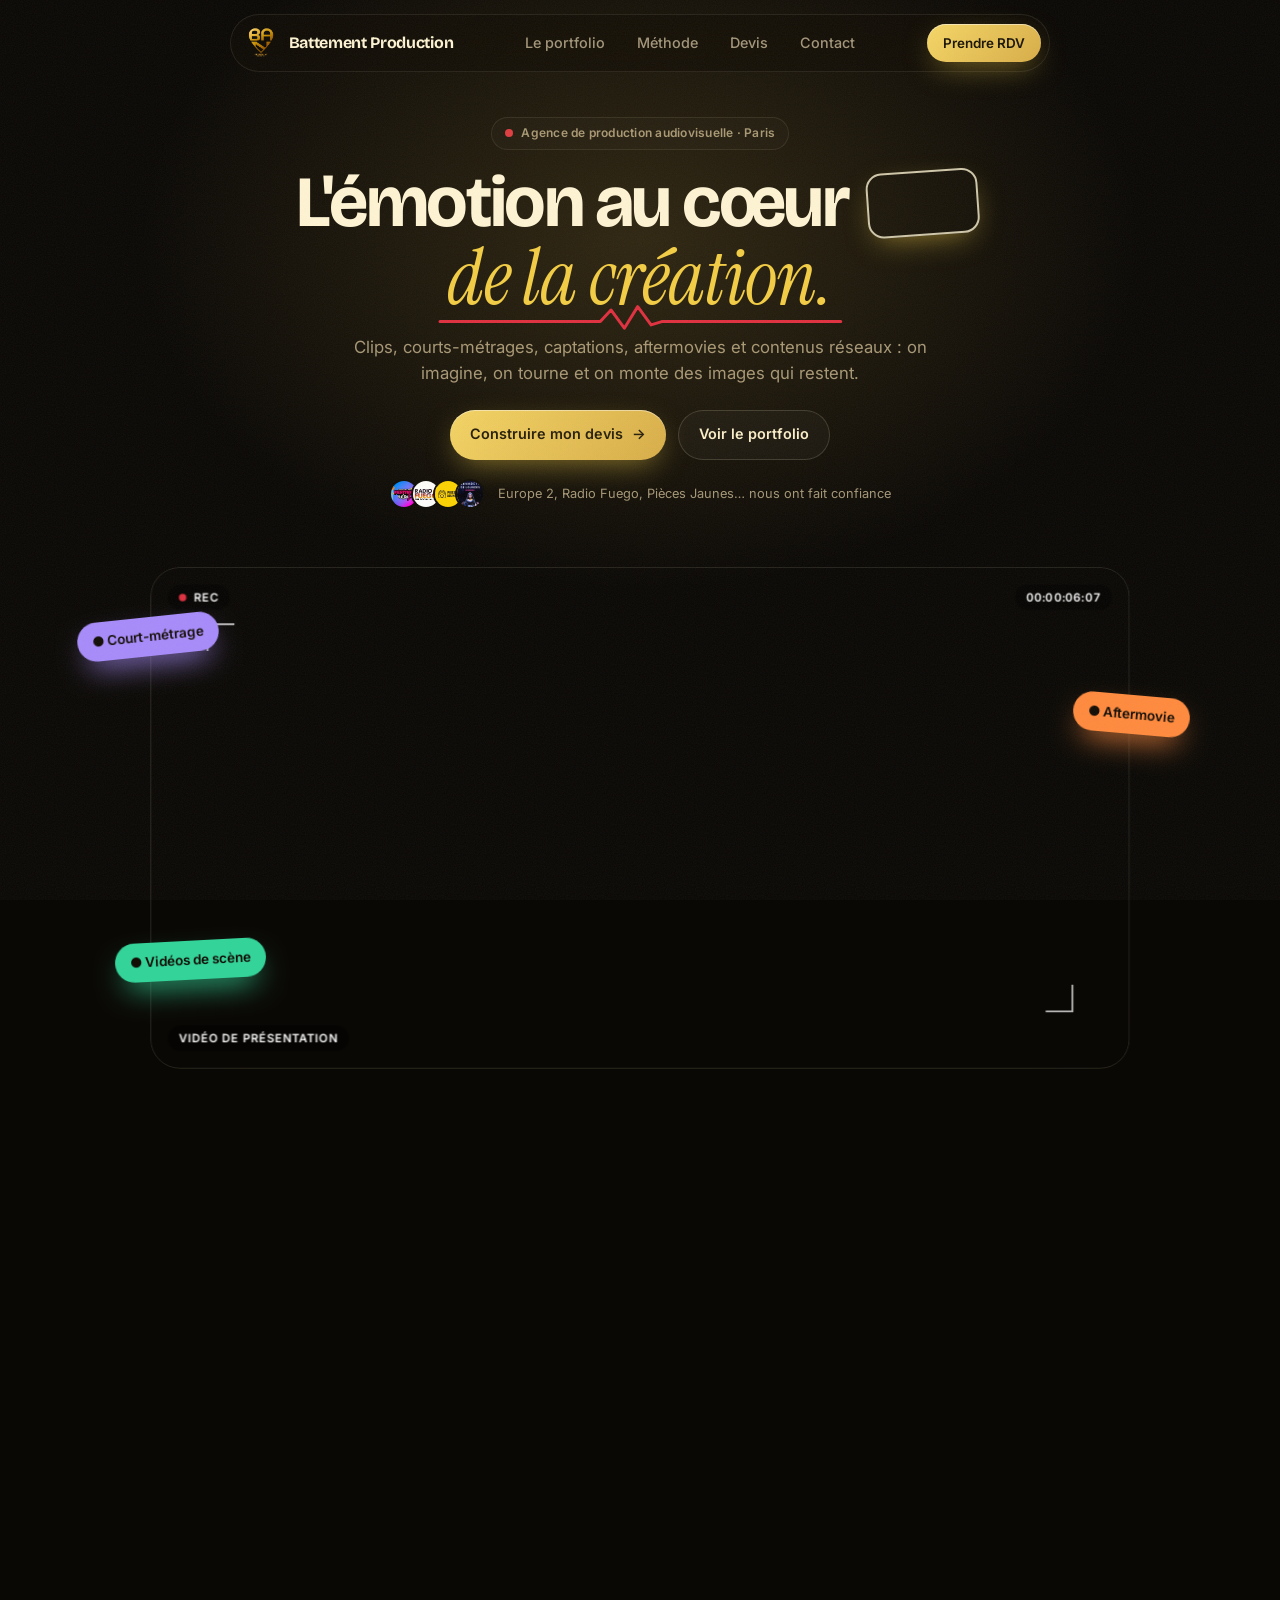
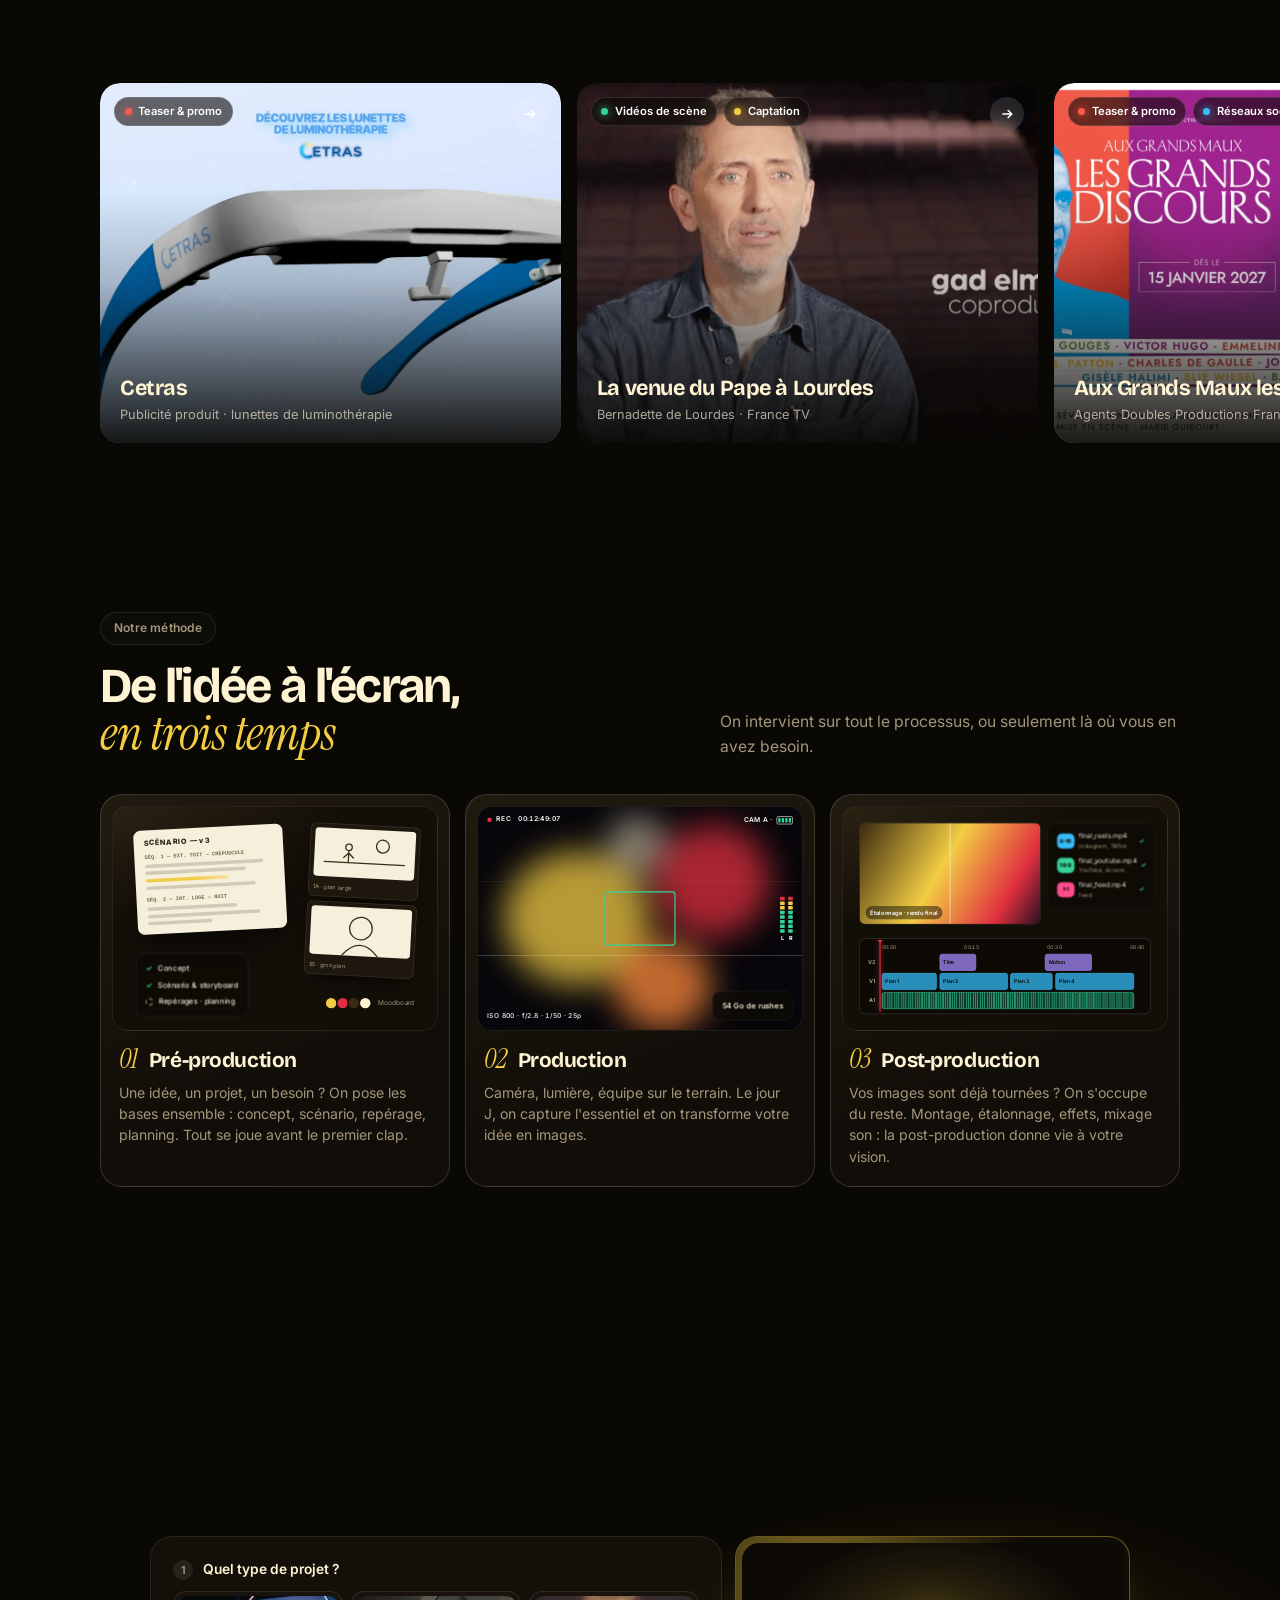
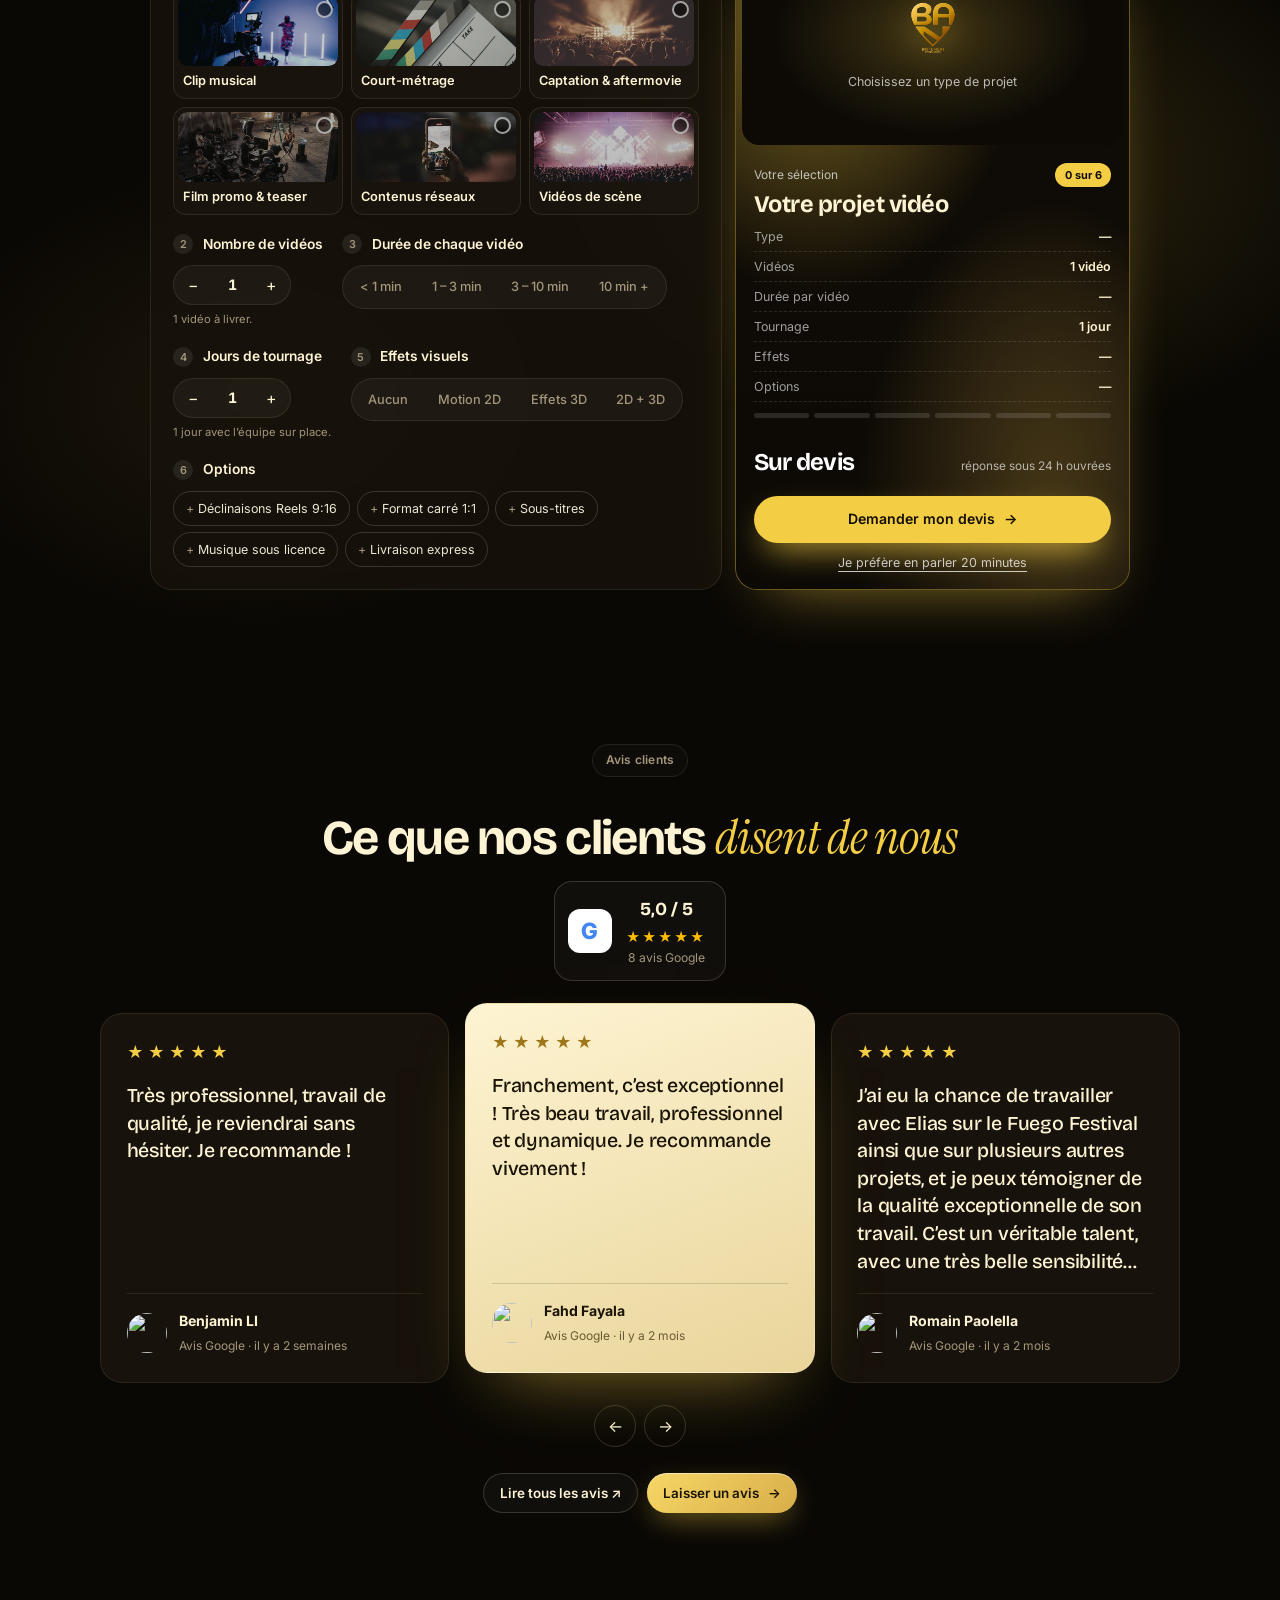
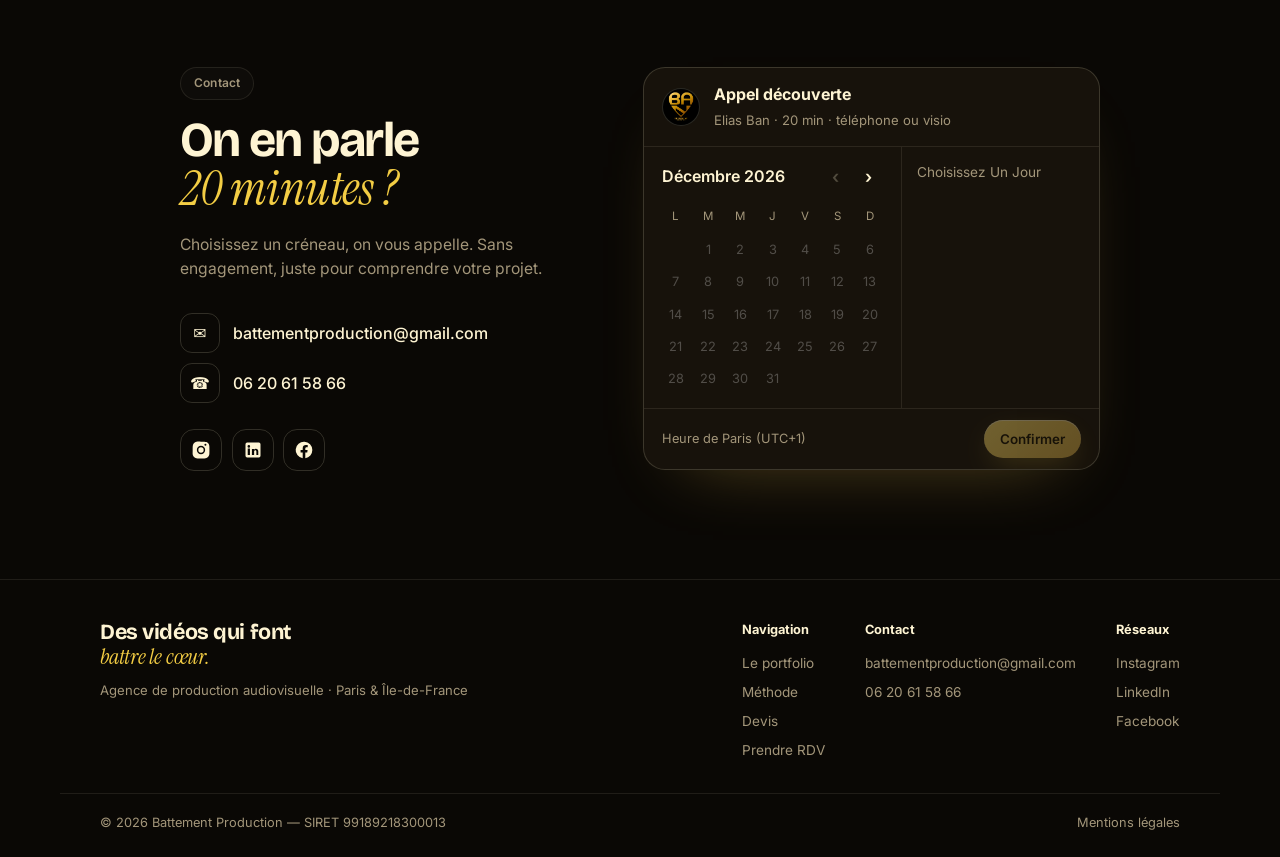
==== commit 21b26c86: "Pop Sessions et Viva Fuego : catégorie Teaser & promo Co-Authored-By: Claude Opus 5.5 <noreply@anthr" ====
--- a/index.html
+++ b/index.html
@@ -24,7 +24,7 @@
 <link rel="preconnect" href="https://fonts.googleapis.com">
 <link rel="preconnect" href="https://fonts.gstatic.com" crossorigin>
 <link href="https://fonts.googleapis.com/css2?family=Bricolage+Grotesque:opsz,wght@12..96,500;12..96,700;12..96,800&family=Instrument+Serif:ital@1&family=Inter:wght@400;500;600;700&display=swap" rel="stylesheet">
-<link rel="stylesheet" href="assets/css/v2.css?v=20261111e">
+<link rel="stylesheet" href="assets/css/v2.css?v=20261112a">
 </head>
 <body>
 
@@ -403,7 +403,7 @@
 
 <div class="cursor">Voir ▶</div>
 <script src="https://cdn.jsdelivr.net/npm/@emailjs/browser@4.4.1/dist/email.min.js"></script>
-<script src="assets/js/config.js?v=20261111e"></script>
-<script src="assets/js/v2.js?v=20261111e"></script>
+<script src="assets/js/config.js?v=20261112a"></script>
+<script src="assets/js/v2.js?v=20261112a"></script>
 </body>
 </html>
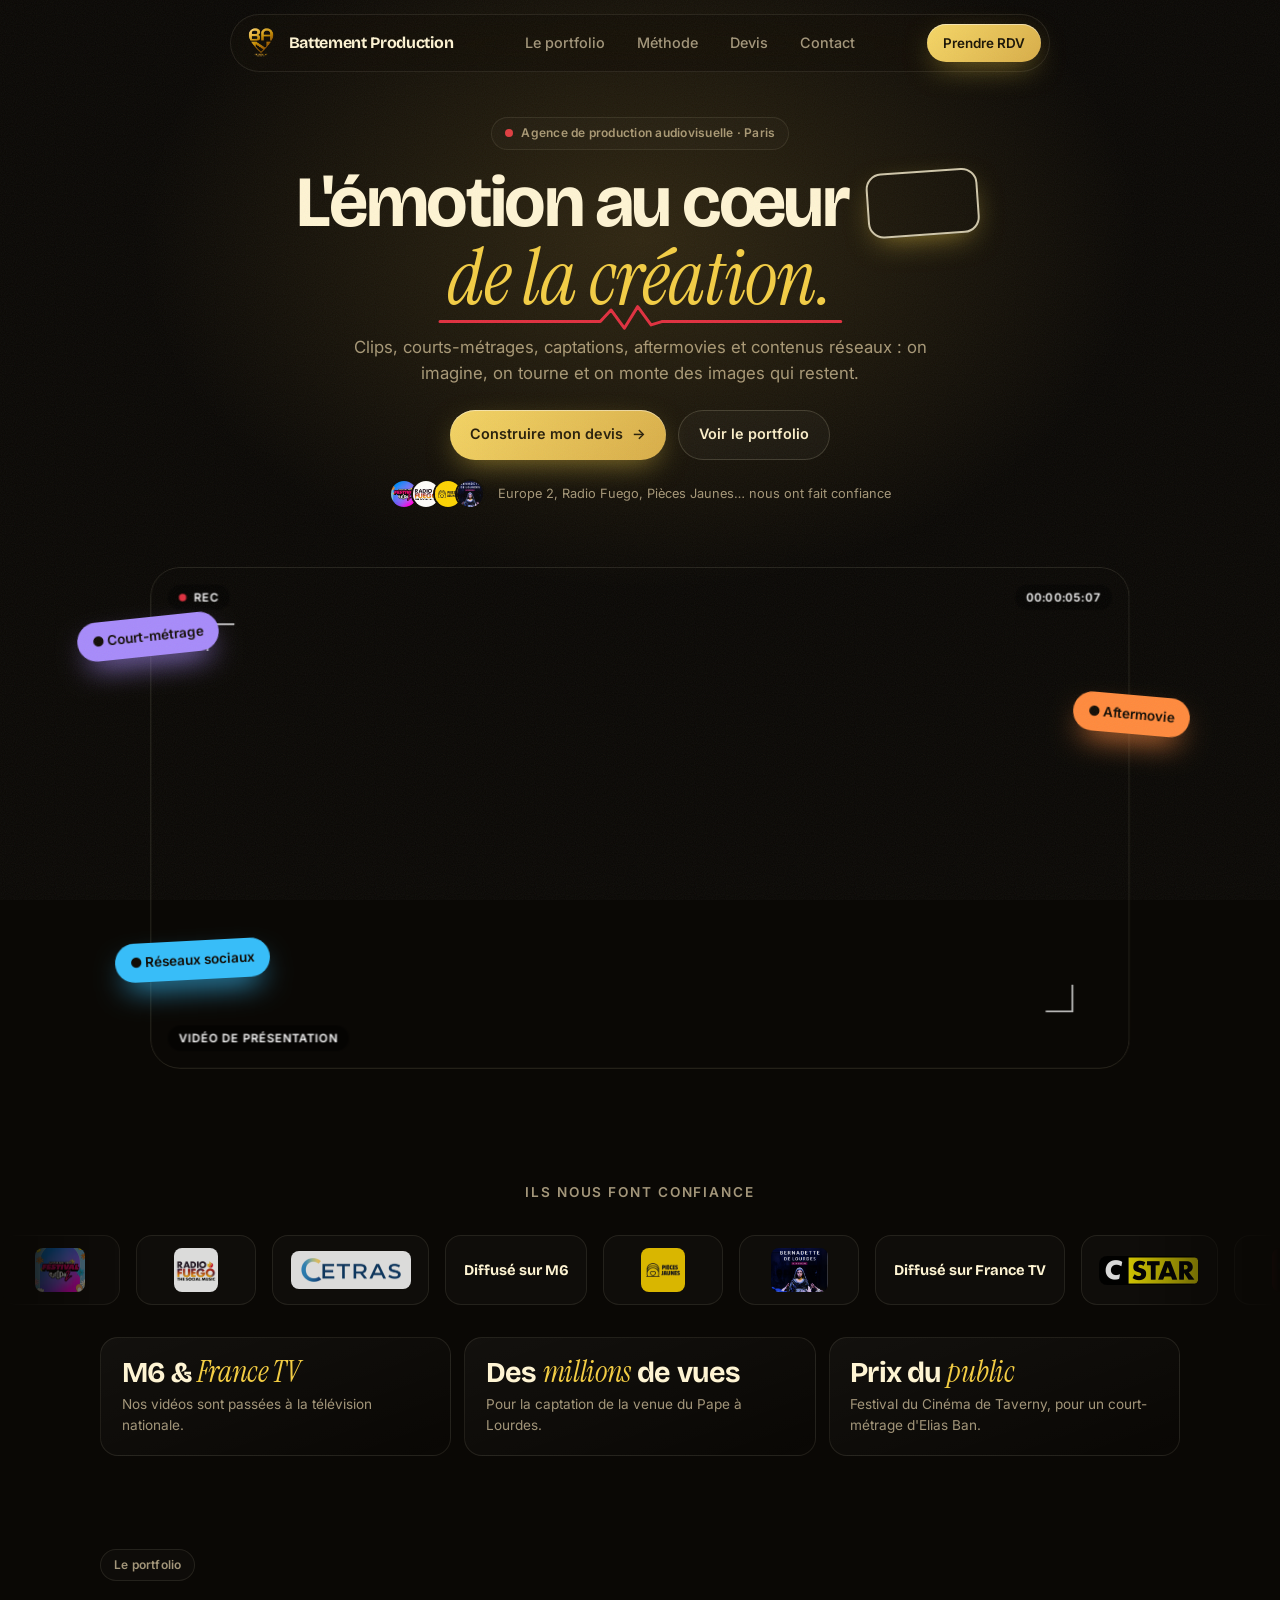
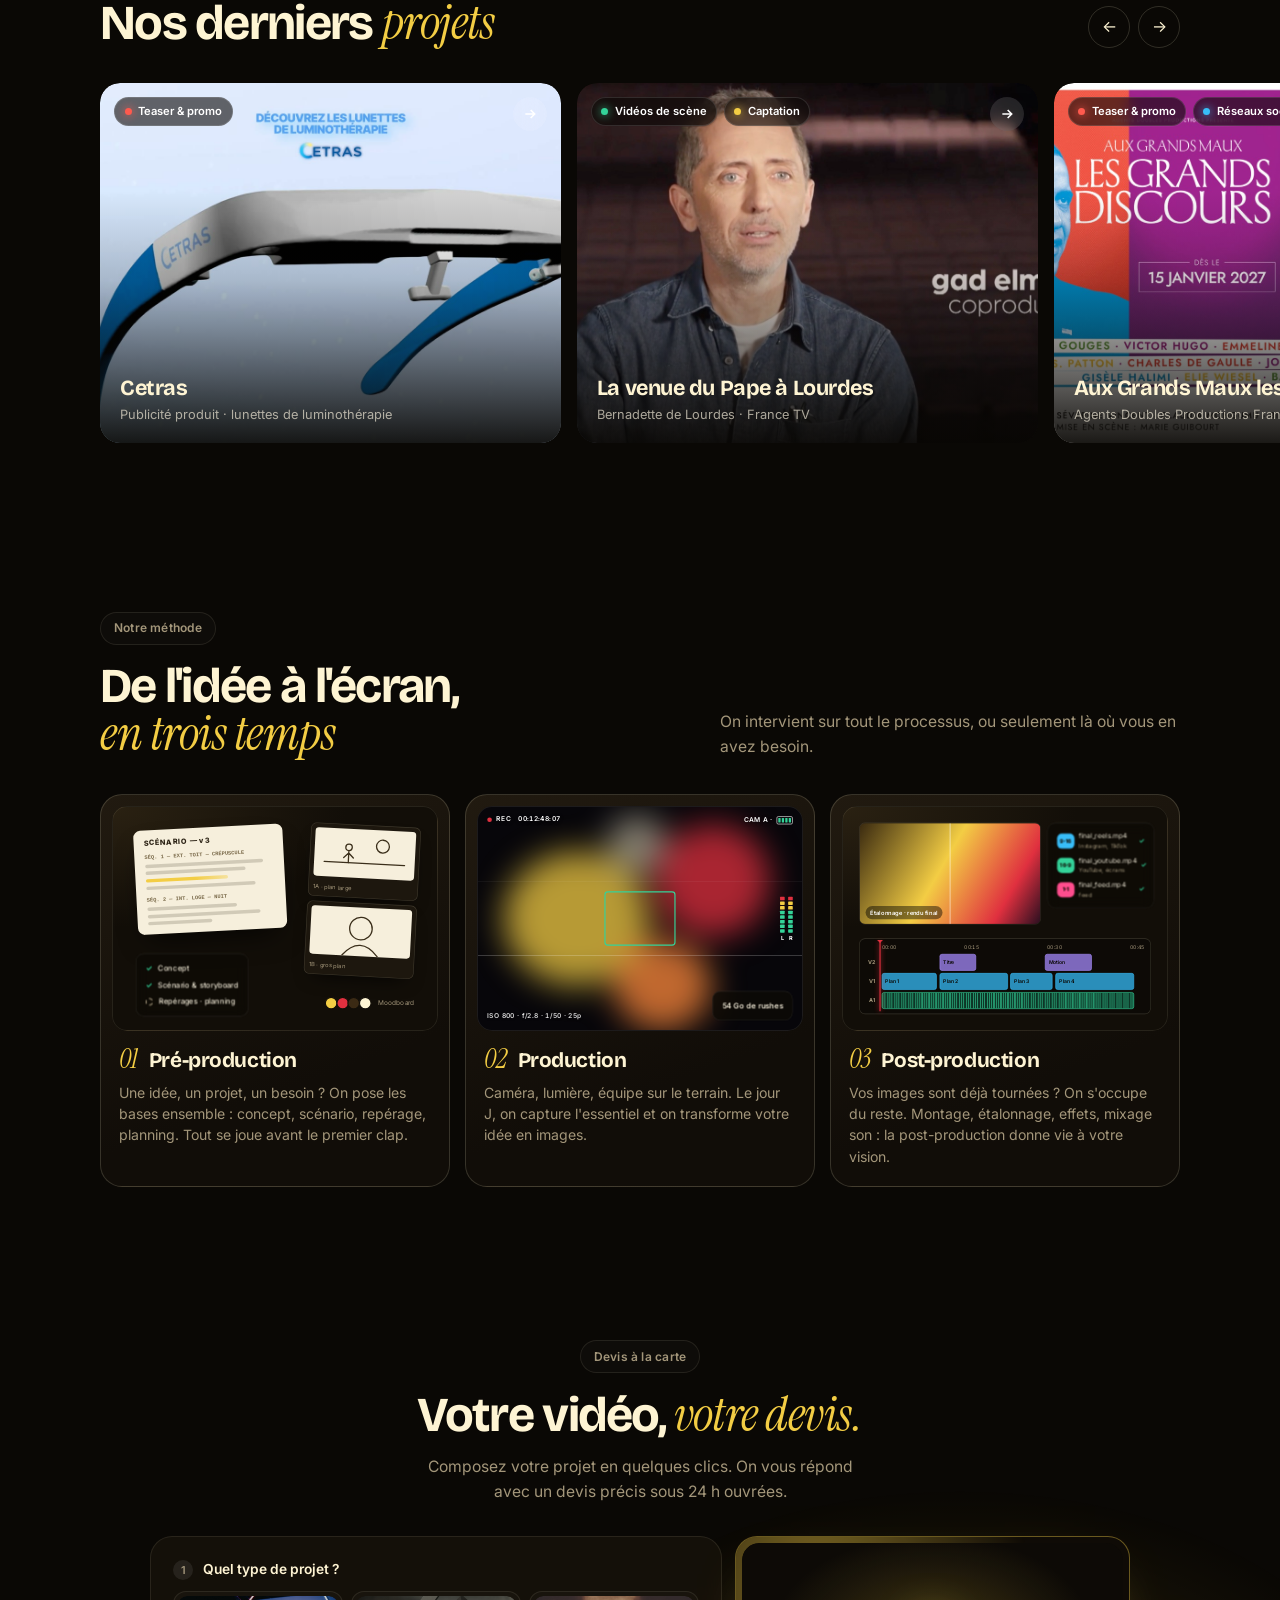
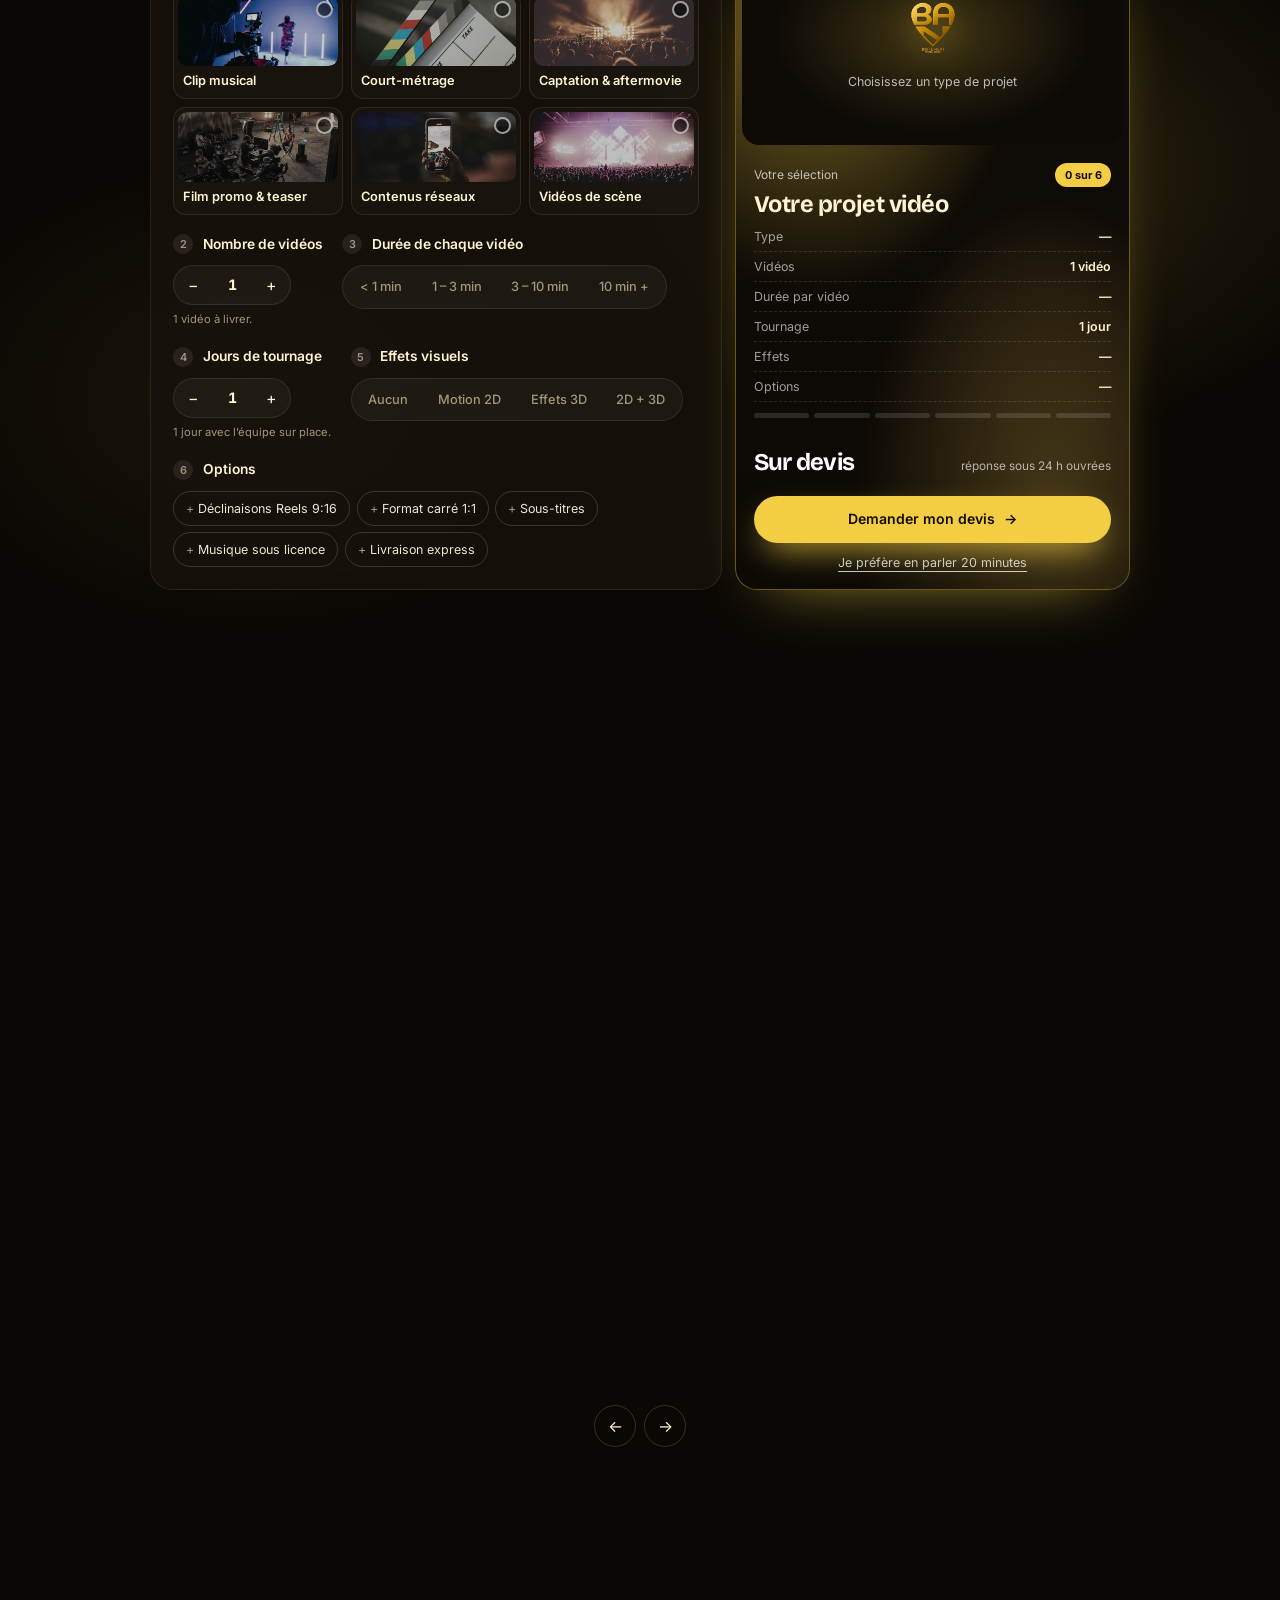
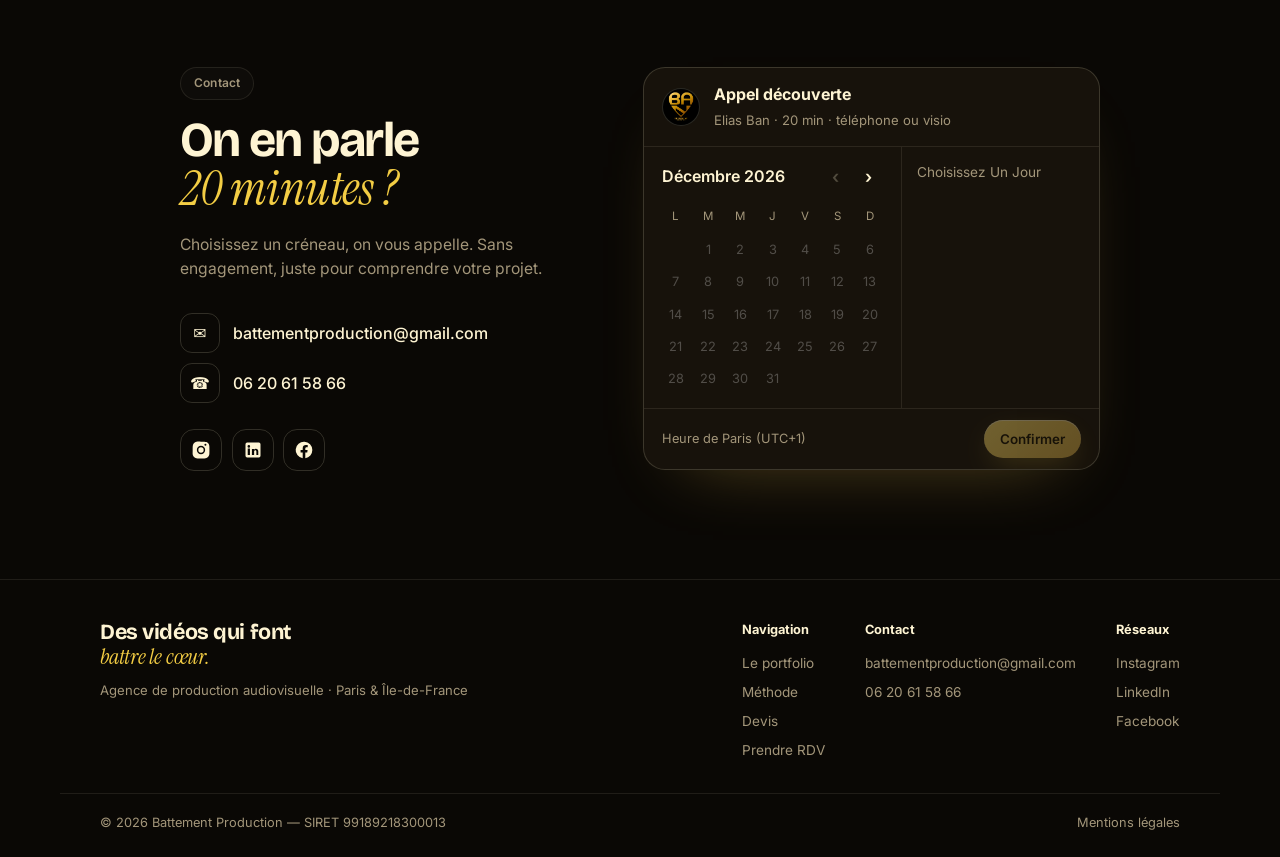
==== commit d0296064: "Radio Fuego : retrait du lien vers le site Co-Authored-By: Claude Opus 5.5 <noreply@anthropic.com>" ====
--- a/index.html
+++ b/index.html
@@ -24,7 +24,7 @@
 <link rel="preconnect" href="https://fonts.googleapis.com">
 <link rel="preconnect" href="https://fonts.gstatic.com" crossorigin>
 <link href="https://fonts.googleapis.com/css2?family=Bricolage+Grotesque:opsz,wght@12..96,500;12..96,700;12..96,800&family=Instrument+Serif:ital@1&family=Inter:wght@400;500;600;700&display=swap" rel="stylesheet">
-<link rel="stylesheet" href="assets/css/v2.css?v=20261112a">
+<link rel="stylesheet" href="assets/css/v2.css?v=20261119a">
 </head>
 <body>
 
@@ -403,7 +403,7 @@
 
 <div class="cursor">Voir ▶</div>
 <script src="https://cdn.jsdelivr.net/npm/@emailjs/browser@4.4.1/dist/email.min.js"></script>
-<script src="assets/js/config.js?v=20261112a"></script>
-<script src="assets/js/v2.js?v=20261112a"></script>
+<script src="assets/js/config.js?v=20261119a"></script>
+<script src="assets/js/v2.js?v=20261119a"></script>
 </body>
 </html>
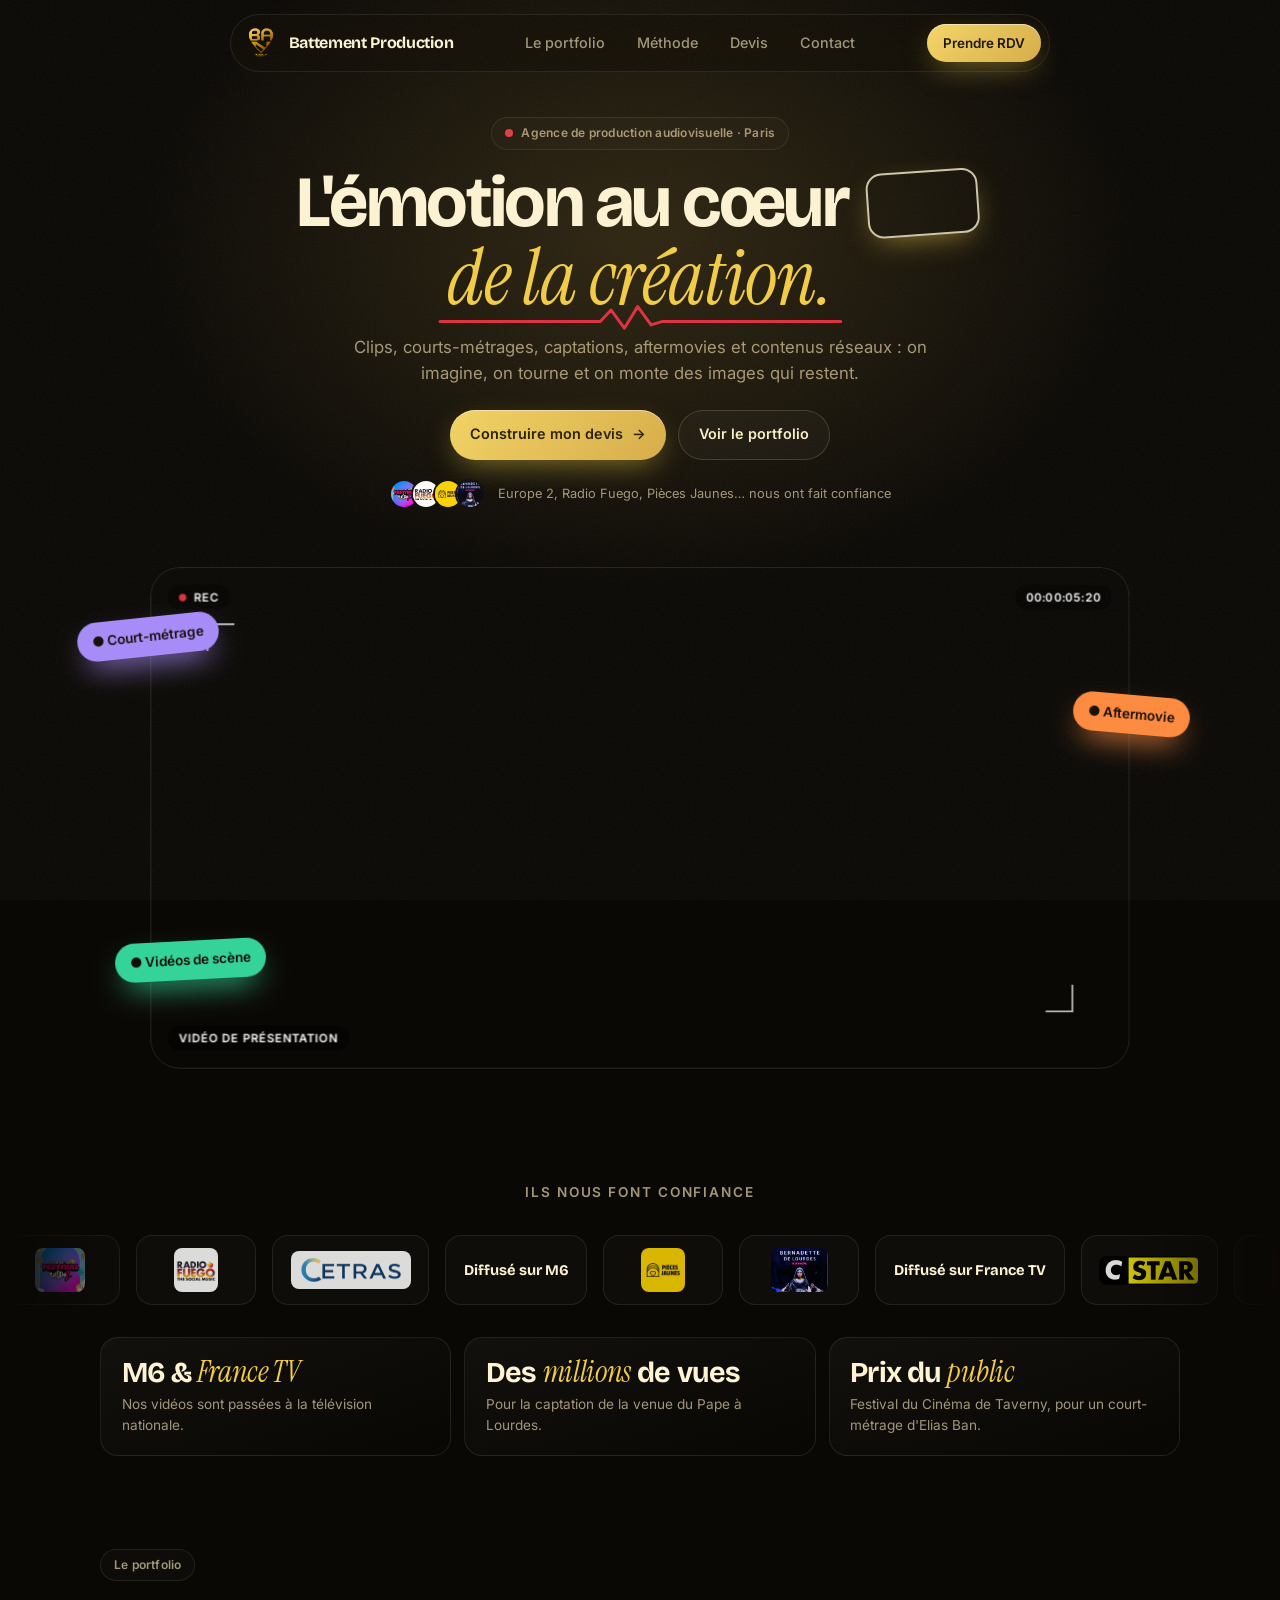
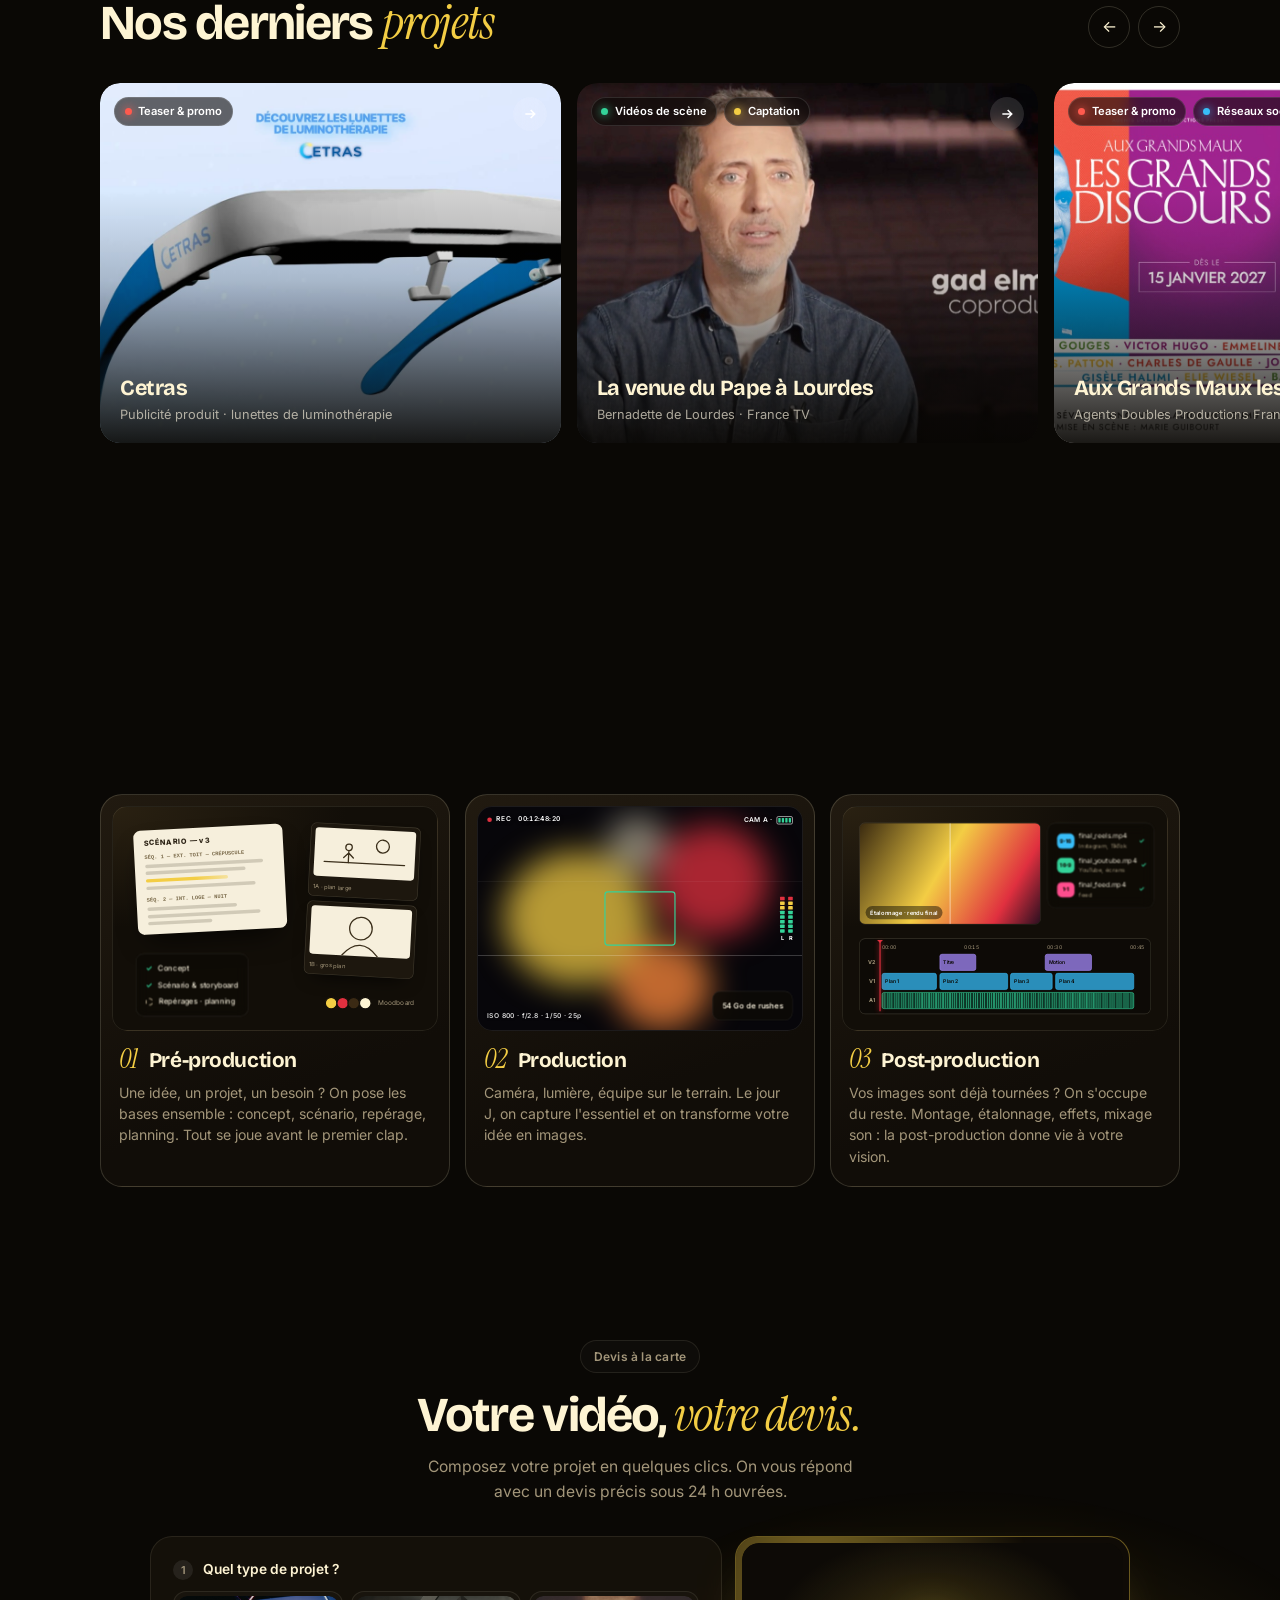
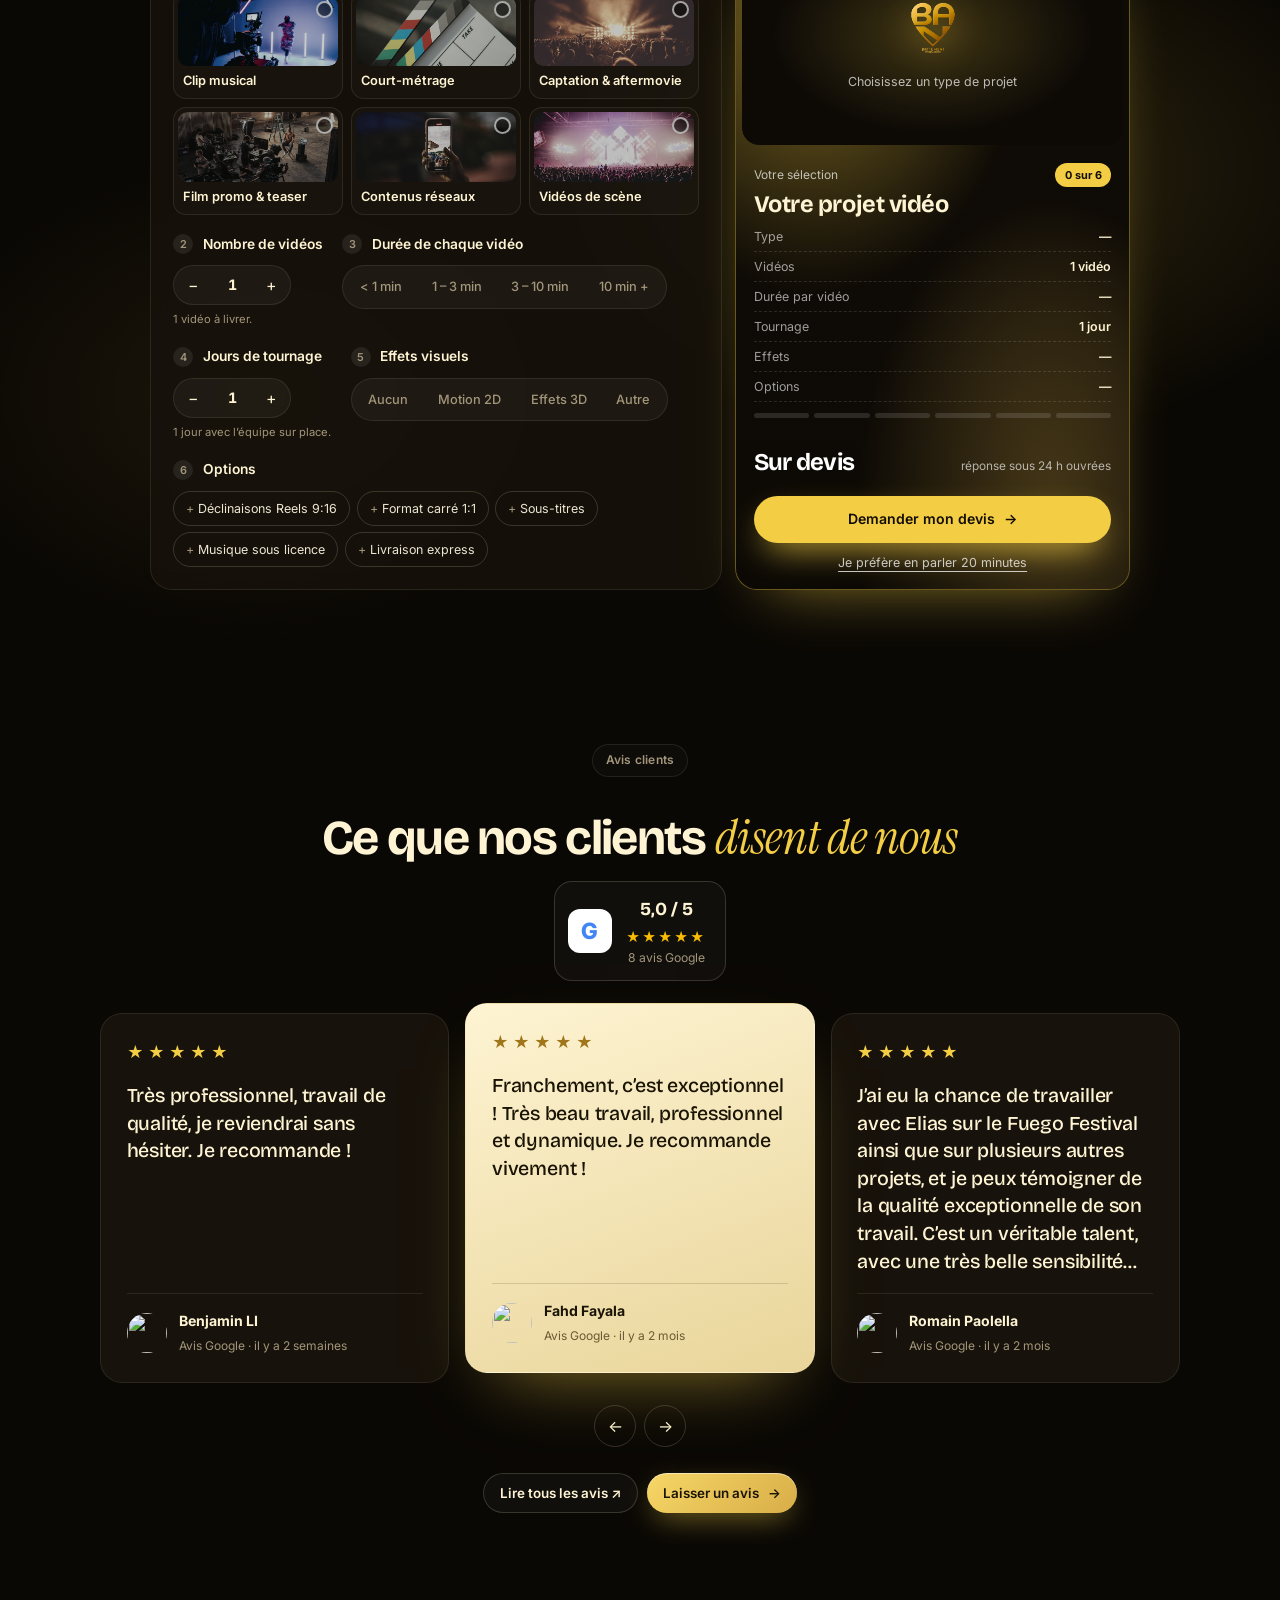
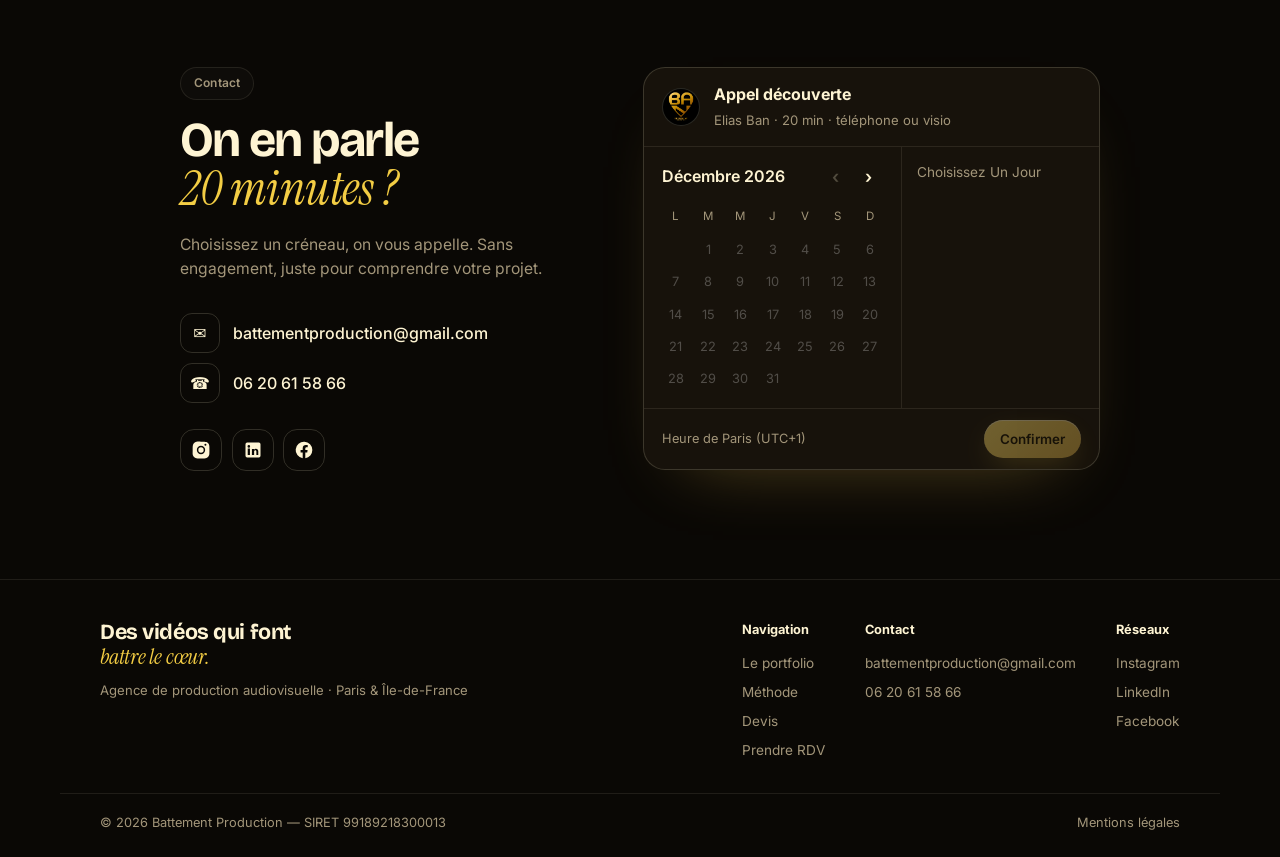
==== commit e9e16ac2: "Devis : effets visuels à choix multiple + Autre ; Radio Fuego : retrait de la vidéo de présentation " ====
--- a/index.html
+++ b/index.html
@@ -24,7 +24,7 @@
 <link rel="preconnect" href="https://fonts.googleapis.com">
 <link rel="preconnect" href="https://fonts.gstatic.com" crossorigin>
 <link href="https://fonts.googleapis.com/css2?family=Bricolage+Grotesque:opsz,wght@12..96,500;12..96,700;12..96,800&family=Instrument+Serif:ital@1&family=Inter:wght@400;500;600;700&display=swap" rel="stylesheet">
-<link rel="stylesheet" href="assets/css/v2.css?v=20261119a">
+<link rel="stylesheet" href="assets/css/v2.css?v=20261119b">
 </head>
 <body>
 
@@ -261,6 +261,7 @@
           <div class="cfg-step">
             <p class="cfg-label"><span>5</span>Effets visuels</p>
             <div class="seg" id="fx"></div>
+            <input type="text" id="fx-autre" class="fx-autre" placeholder="Précisez l’effet souhaité…" maxlength="120" hidden>
           </div>
         </div>
         <div class="cfg-step">
@@ -403,7 +404,7 @@
 
 <div class="cursor">Voir ▶</div>
 <script src="https://cdn.jsdelivr.net/npm/@emailjs/browser@4.4.1/dist/email.min.js"></script>
-<script src="assets/js/config.js?v=20261119a"></script>
-<script src="assets/js/v2.js?v=20261119a"></script>
+<script src="assets/js/config.js?v=20261119b"></script>
+<script src="assets/js/v2.js?v=20261119b"></script>
 </body>
 </html>
--- a/assets/css/v2.css
+++ b/assets/css/v2.css
@@ -1206,3 +1206,8 @@
 
 /* Logos foncés (ex. Cetras) : petit fond clair pour rester lisibles sur le noir */
 .logo-tile img.on-light { background: #fff; padding: 7px 10px; box-sizing: content-box; }
+
+/* --- Devis : champ « Autre » des effets visuels --- */
+.fx-autre { display: block; width: 100%; max-width: 360px; margin-top: .55rem; padding: .6rem .9rem; border-radius: 12px; border: 1px solid var(--line-2); background: rgba(255,255,255,.04); color: var(--cream); font: inherit; font-size: .85rem; outline: none; transition: border-color .25s; }
+.fx-autre:focus { border-color: var(--acc); }
+.fx-autre::placeholder { color: var(--muted); }
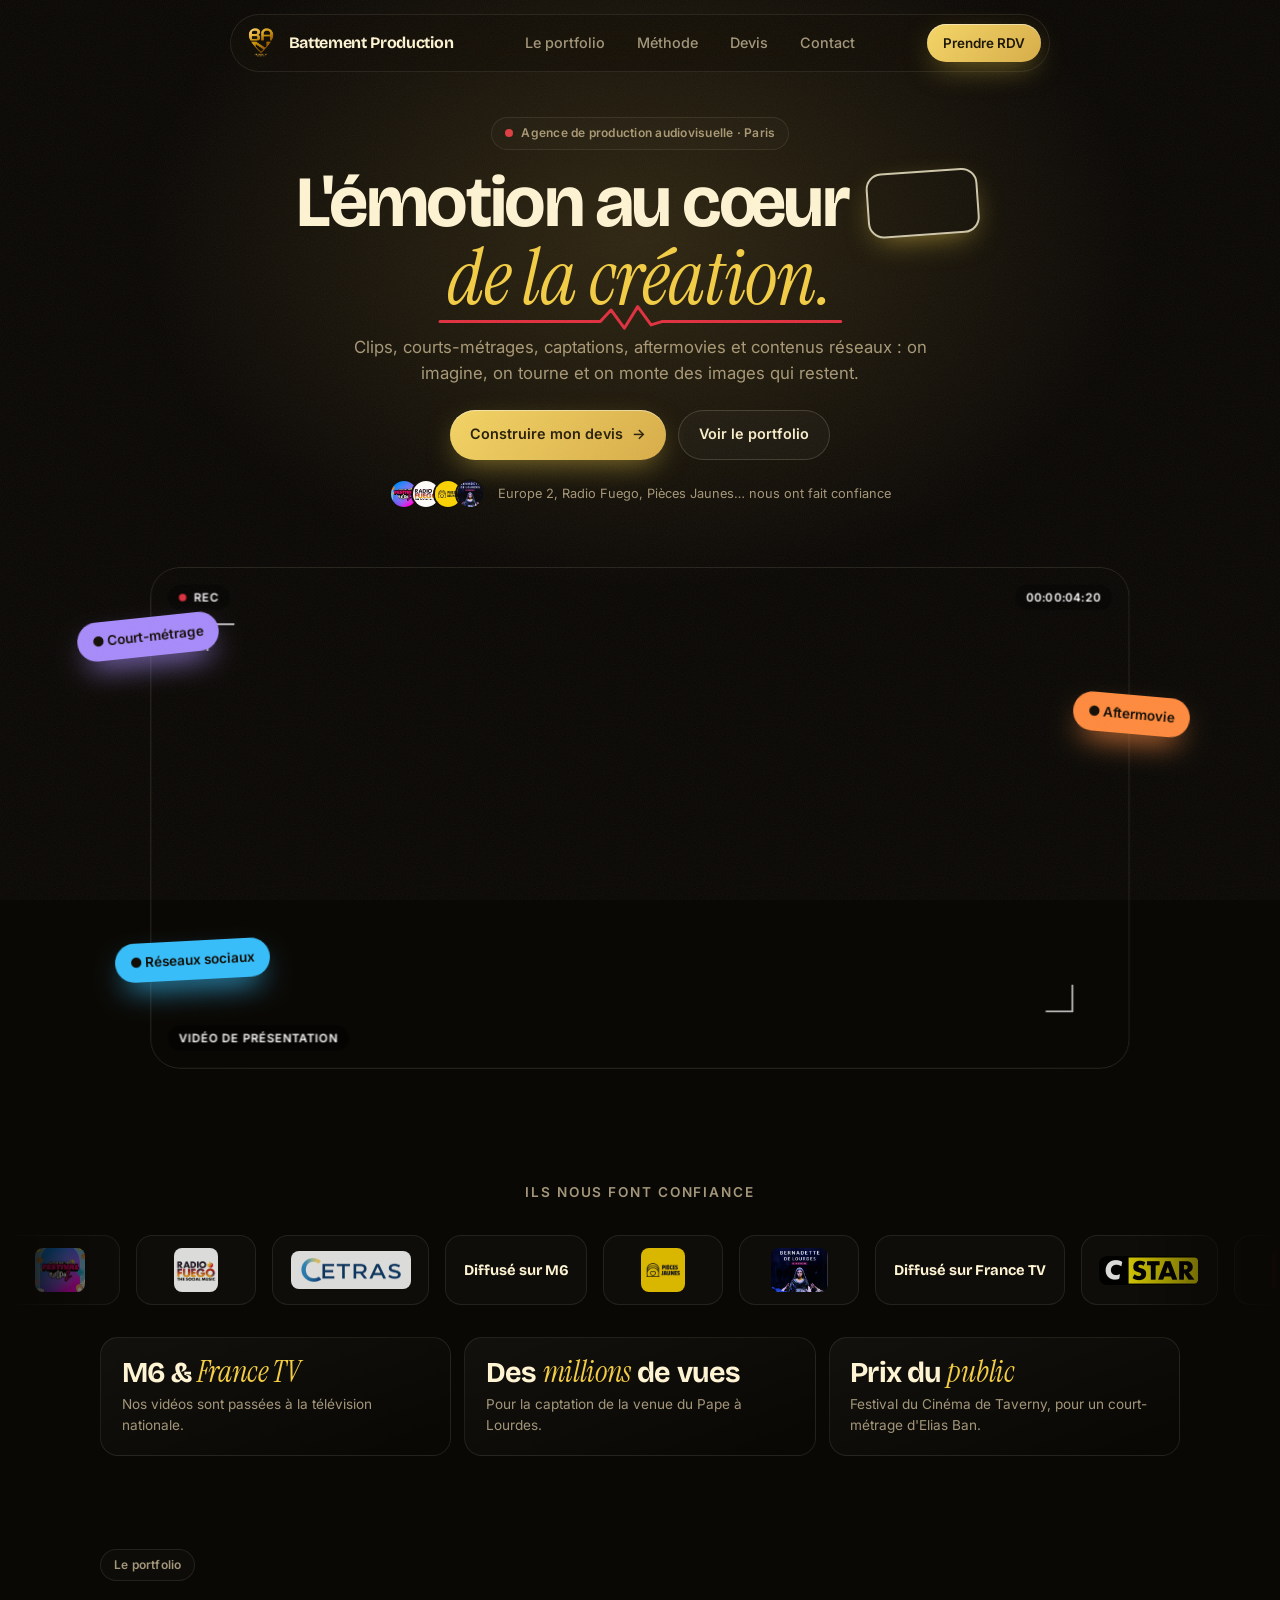
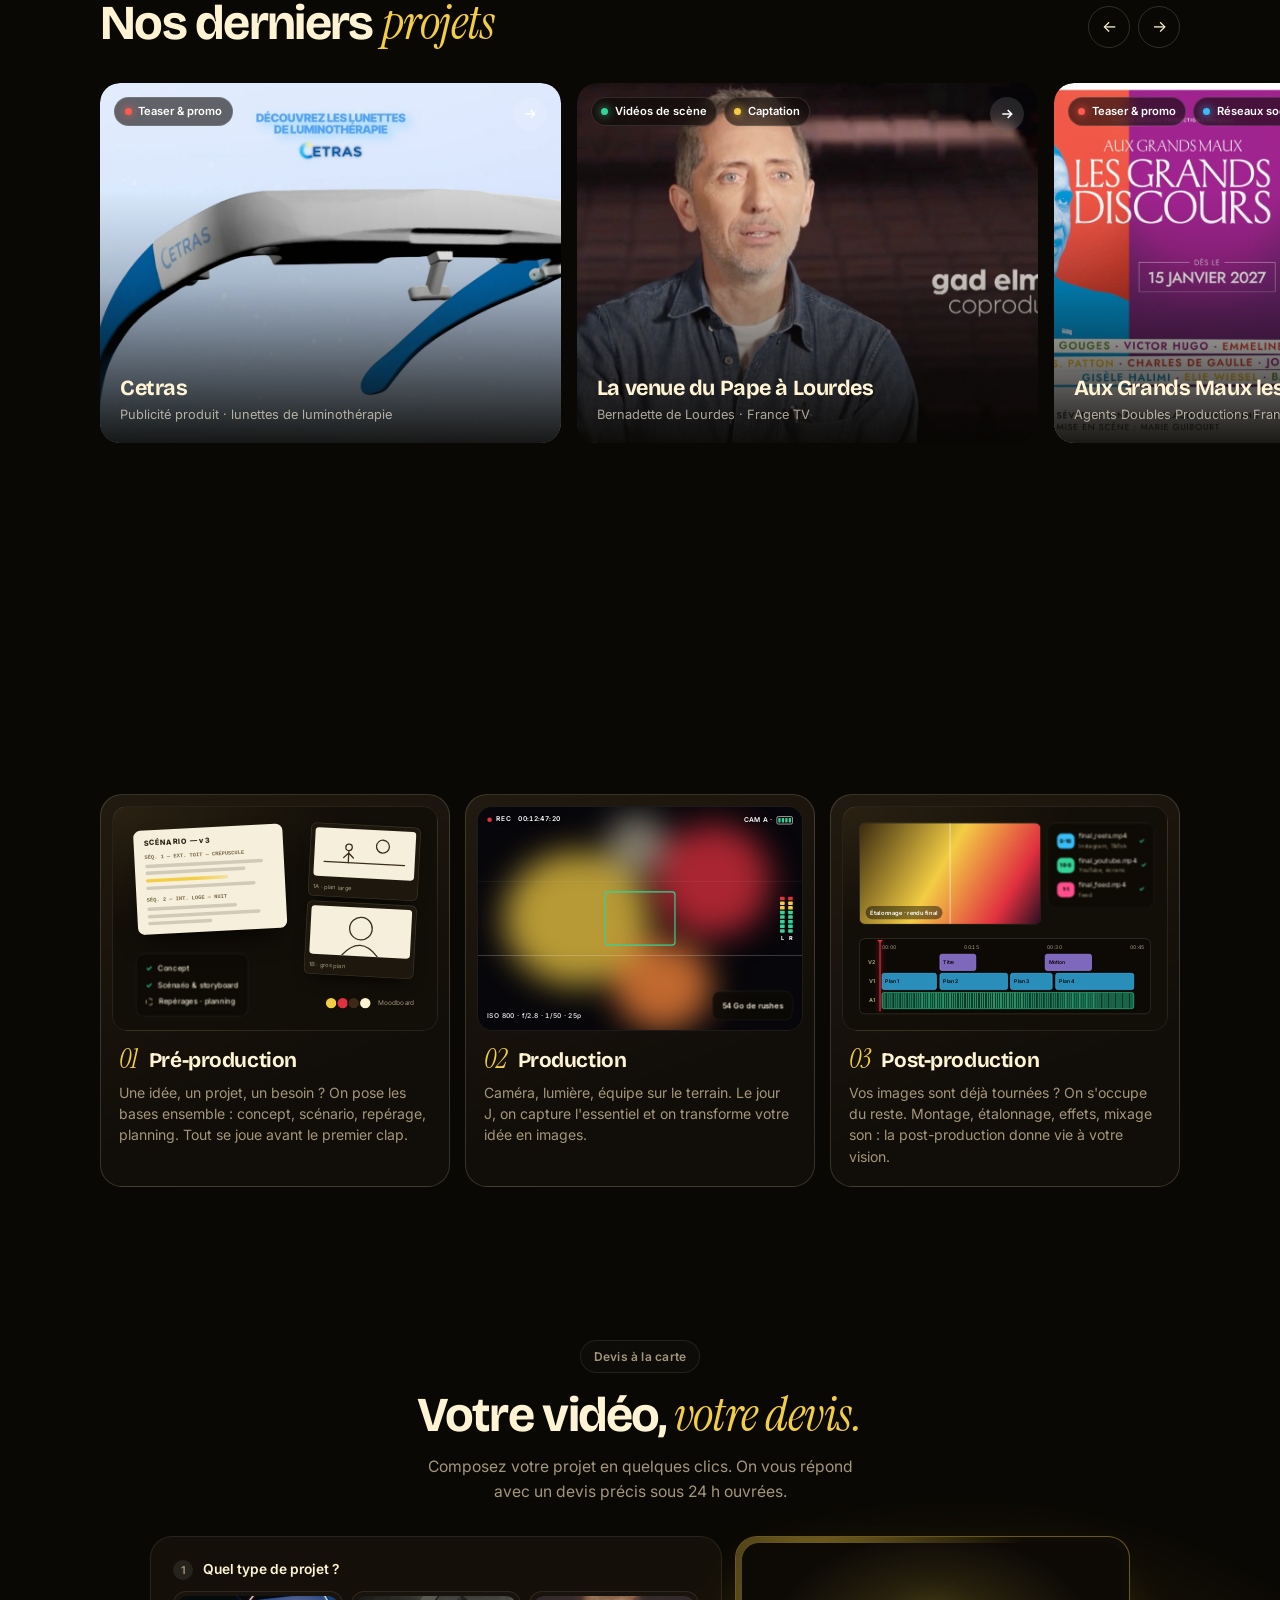
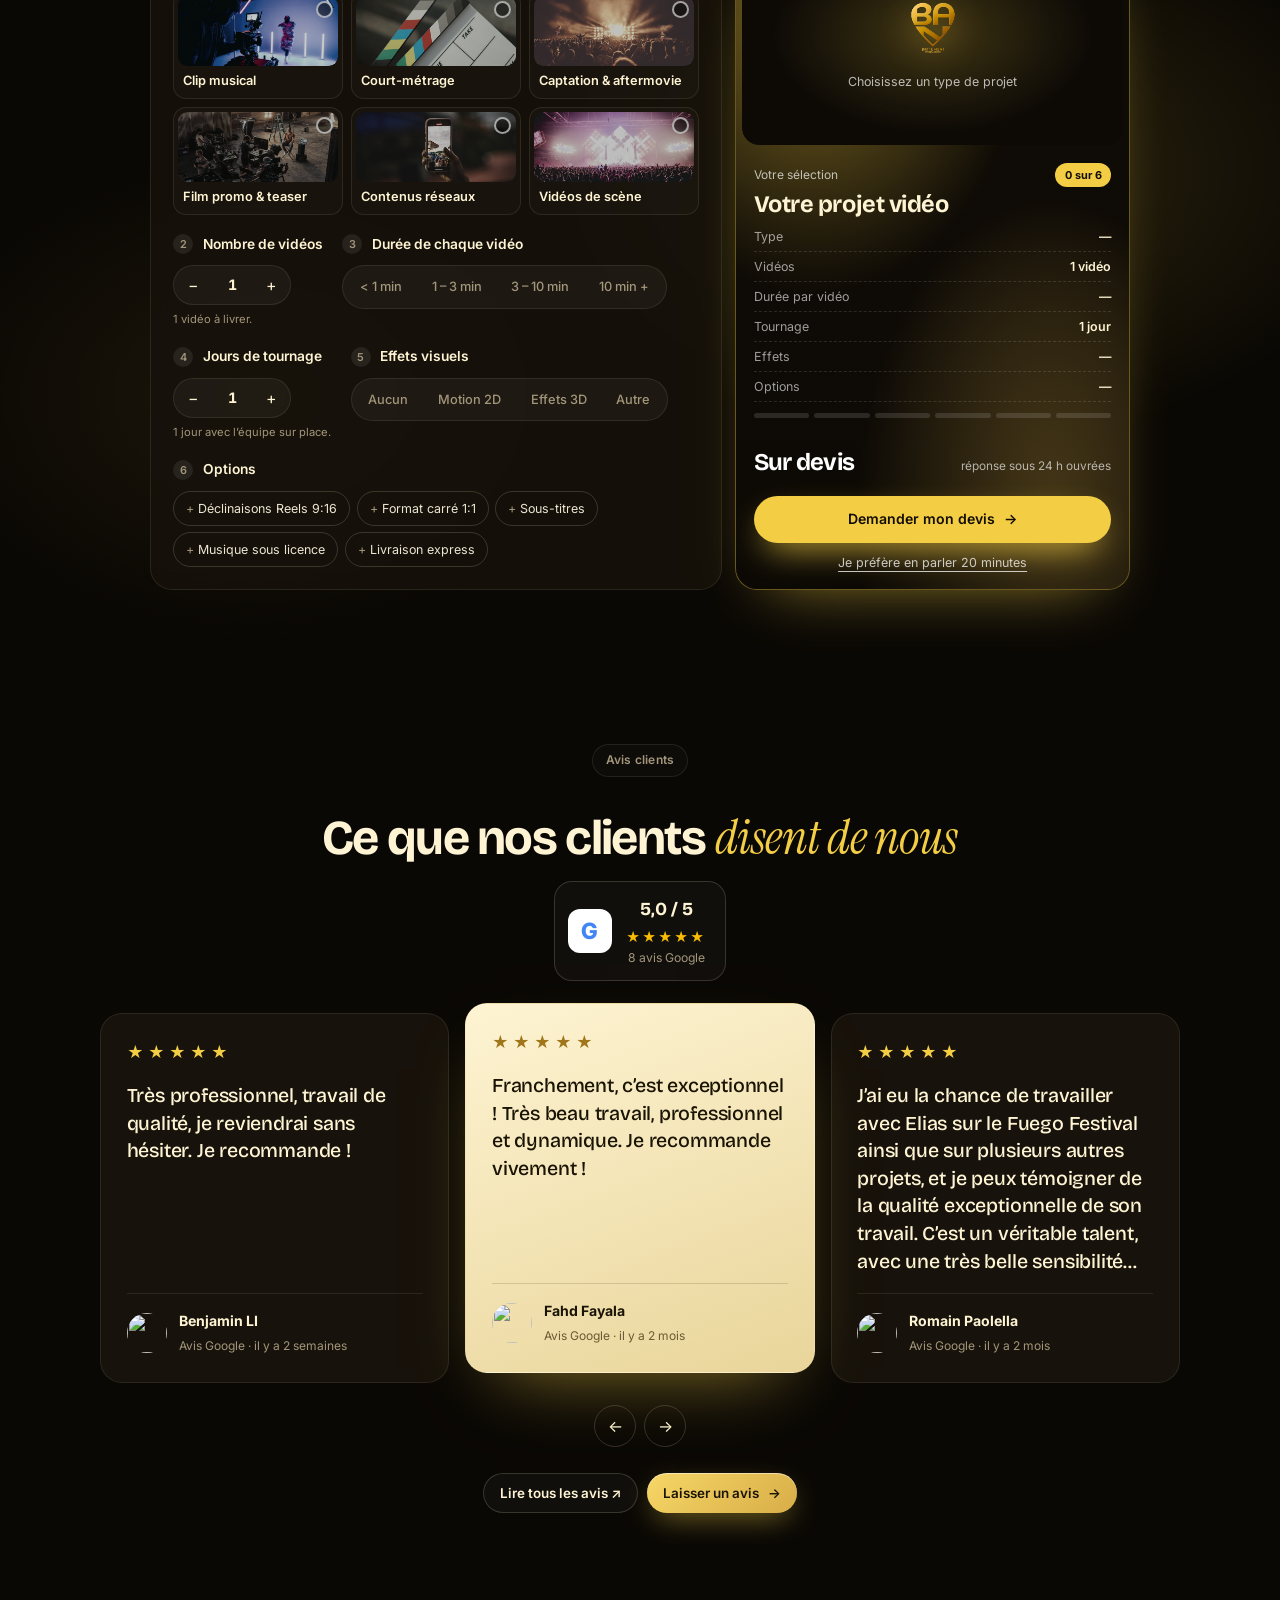
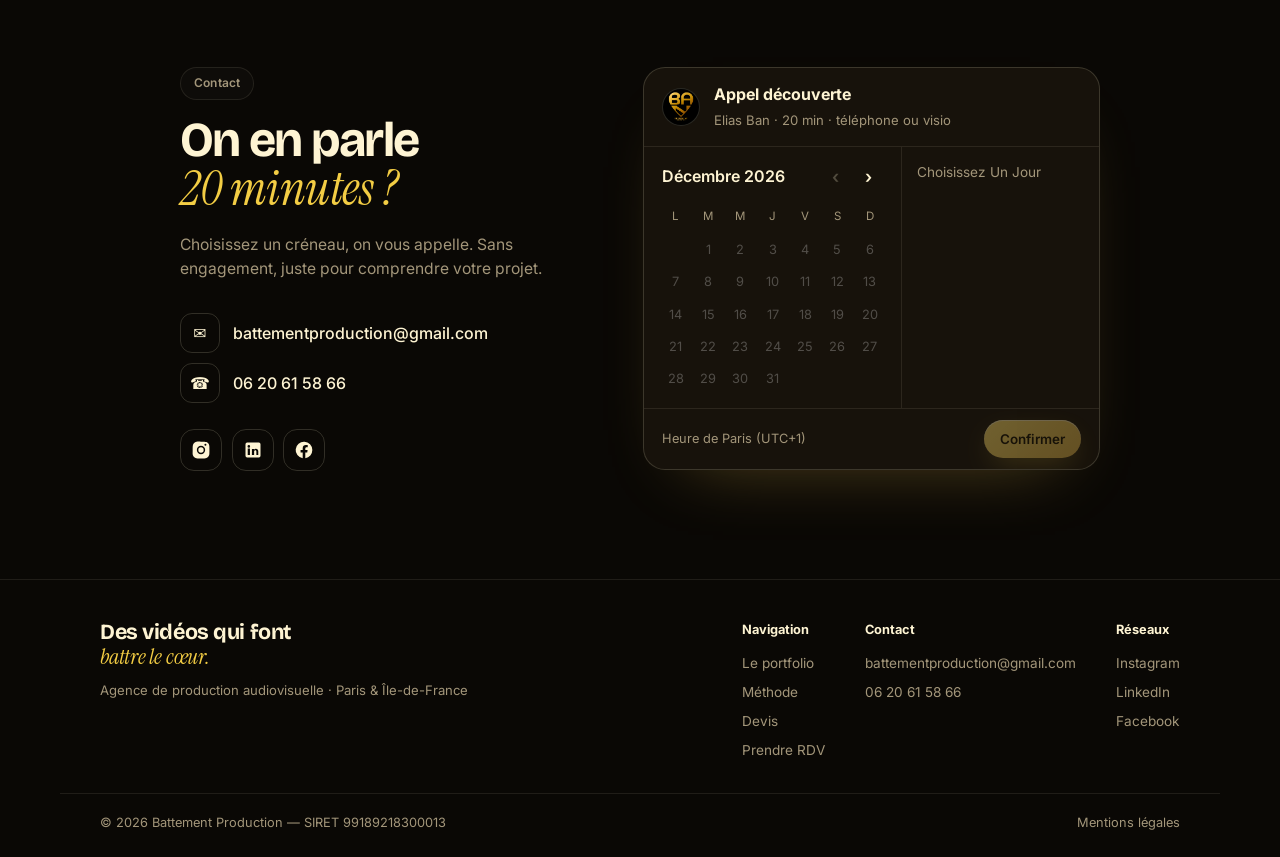
==== commit 784b3ea6: "Radio Fuego : la vidéo de présentation reste en aperçu sur la carte Co-Authored-By: Claude Opus 5.5 " ====
--- a/index.html
+++ b/index.html
@@ -24,7 +24,7 @@
 <link rel="preconnect" href="https://fonts.googleapis.com">
 <link rel="preconnect" href="https://fonts.gstatic.com" crossorigin>
 <link href="https://fonts.googleapis.com/css2?family=Bricolage+Grotesque:opsz,wght@12..96,500;12..96,700;12..96,800&family=Instrument+Serif:ital@1&family=Inter:wght@400;500;600;700&display=swap" rel="stylesheet">
-<link rel="stylesheet" href="assets/css/v2.css?v=20261119b">
+<link rel="stylesheet" href="assets/css/v2.css?v=20261119c">
 </head>
 <body>
 
@@ -404,7 +404,7 @@
 
 <div class="cursor">Voir ▶</div>
 <script src="https://cdn.jsdelivr.net/npm/@emailjs/browser@4.4.1/dist/email.min.js"></script>
-<script src="assets/js/config.js?v=20261119b"></script>
-<script src="assets/js/v2.js?v=20261119b"></script>
+<script src="assets/js/config.js?v=20261119c"></script>
+<script src="assets/js/v2.js?v=20261119c"></script>
 </body>
 </html>
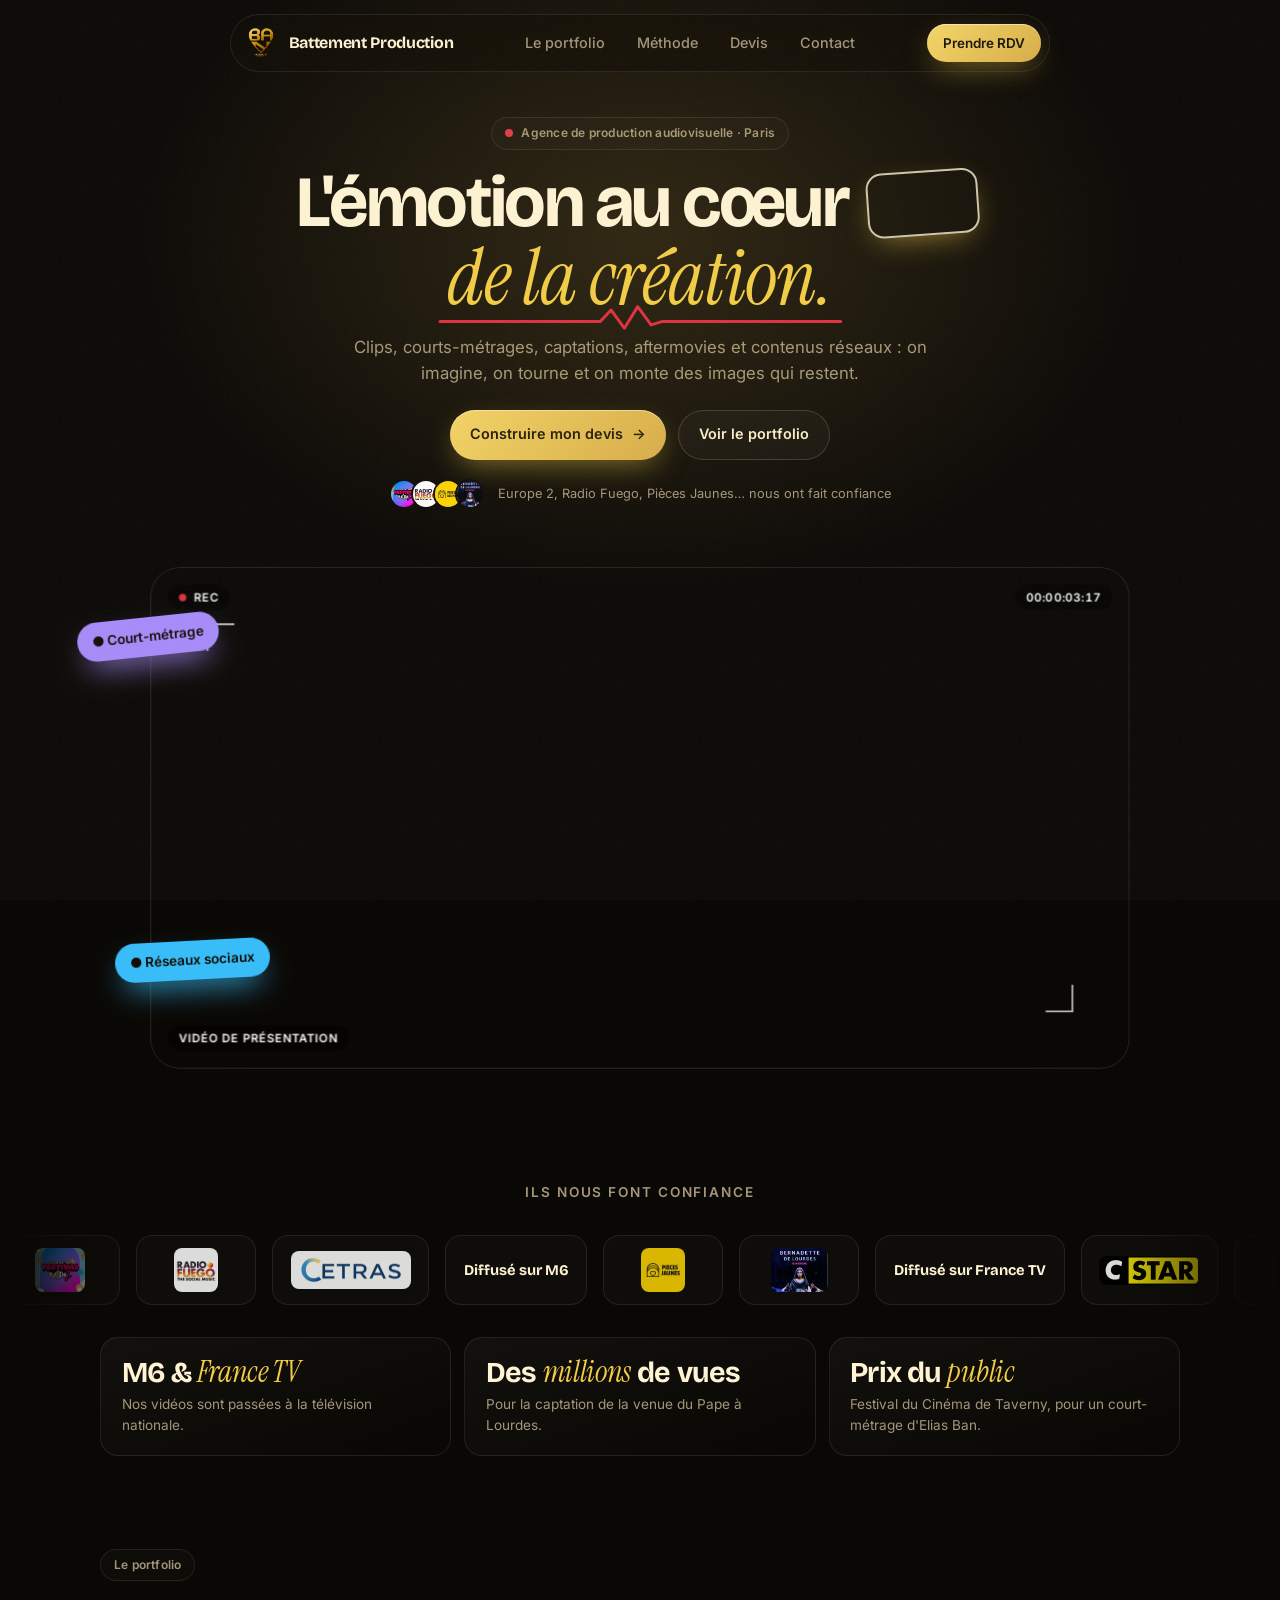
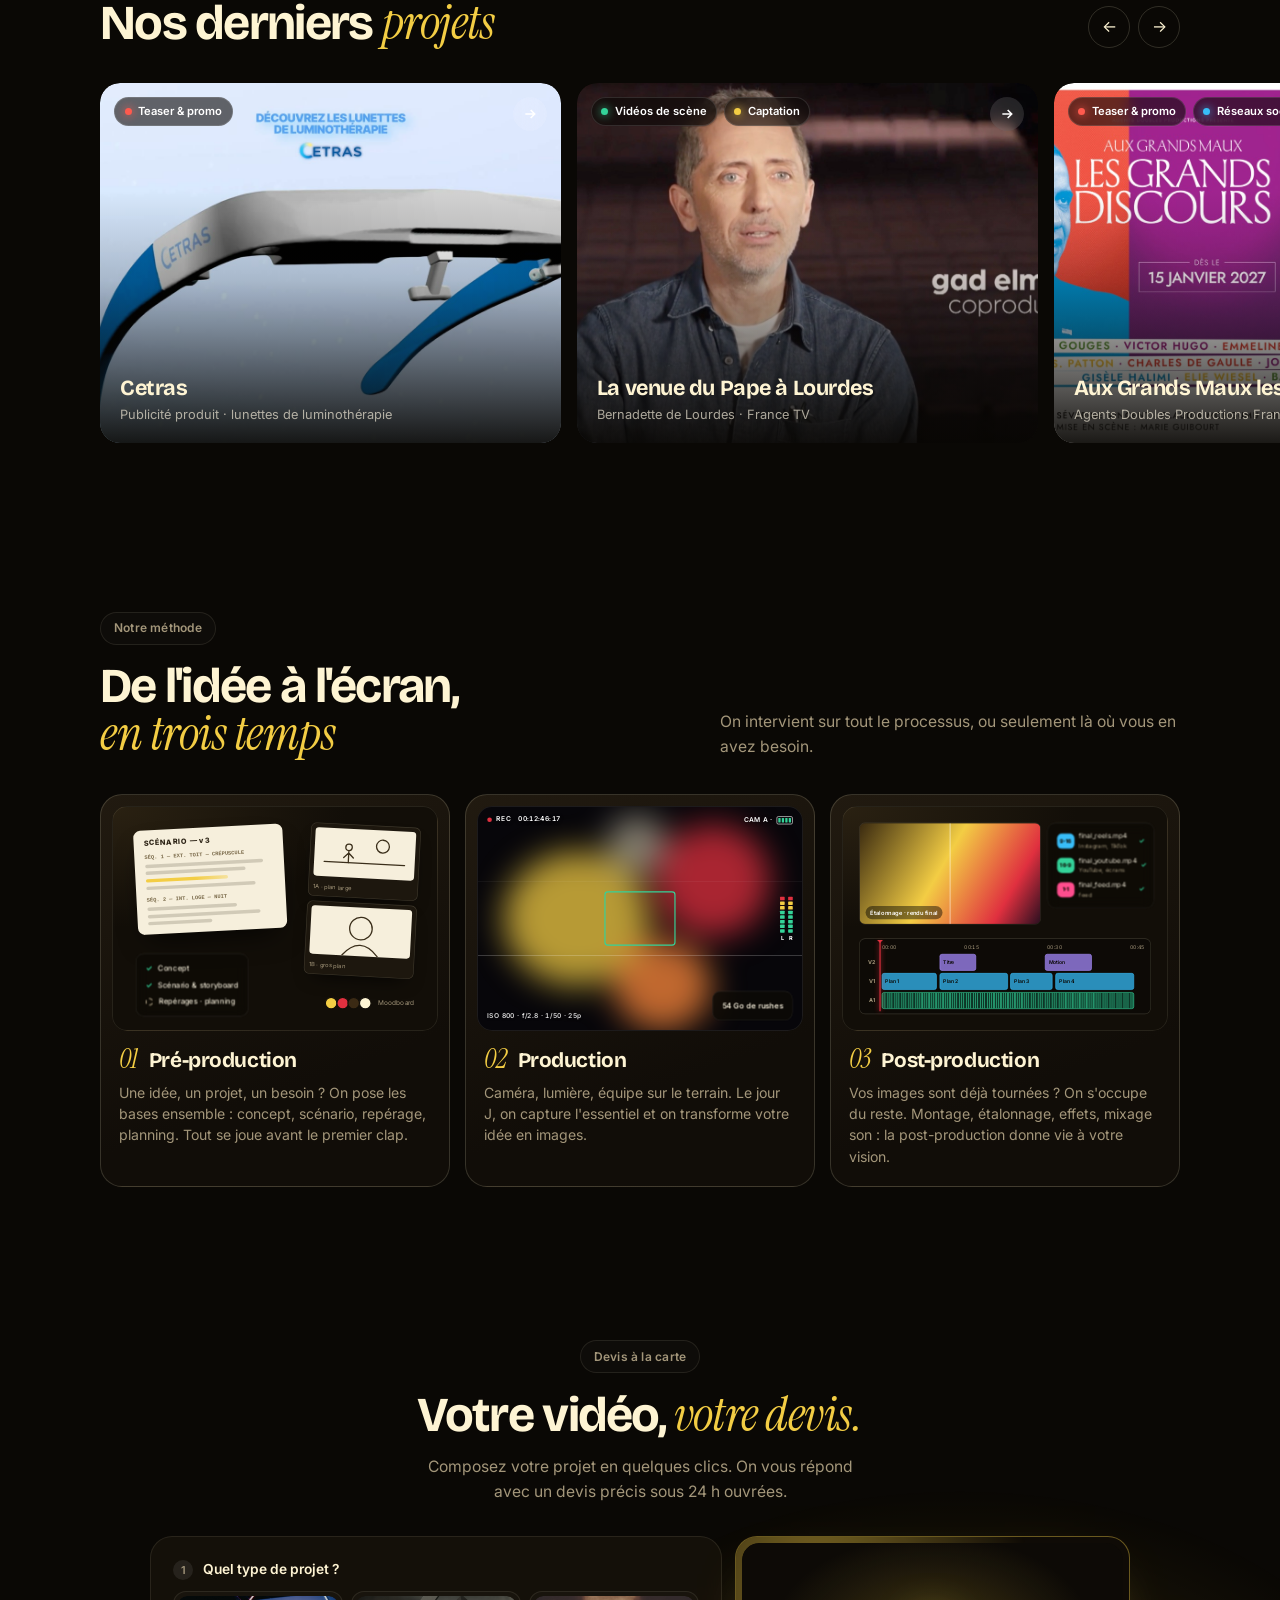
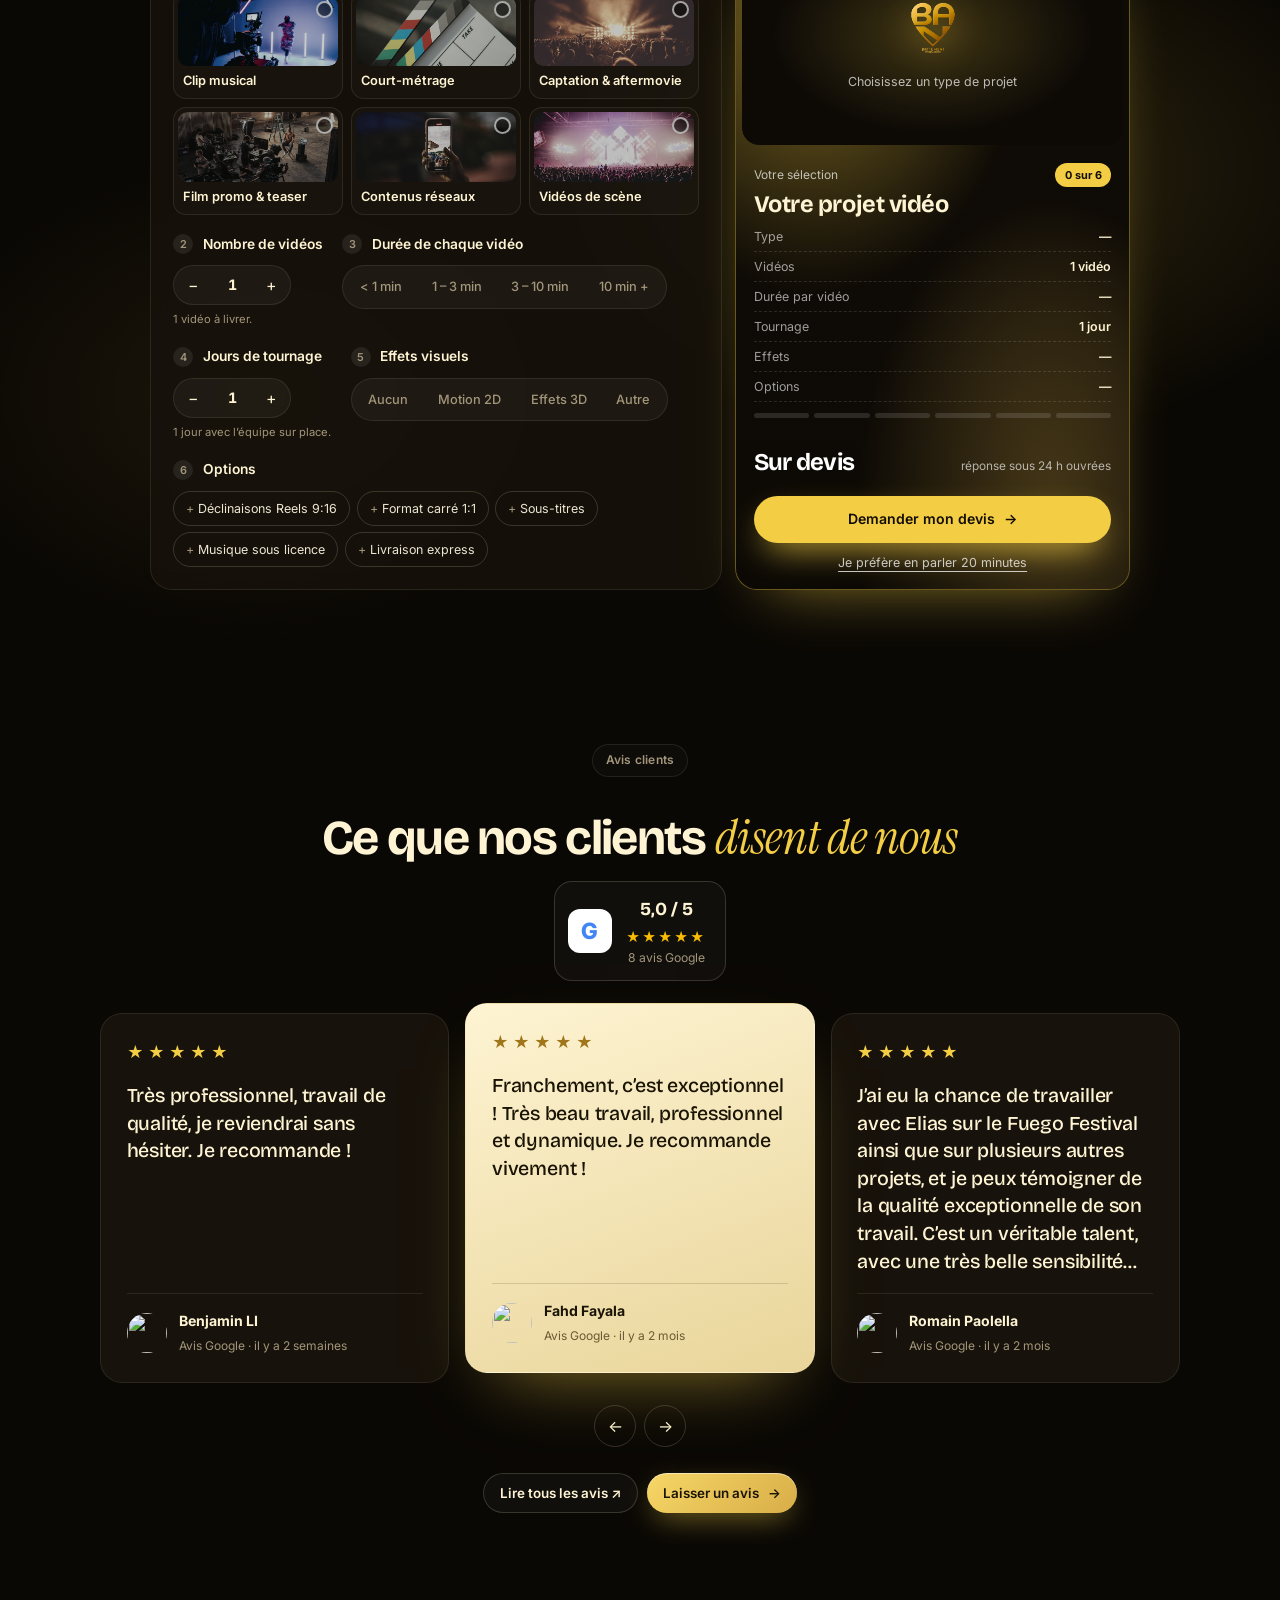
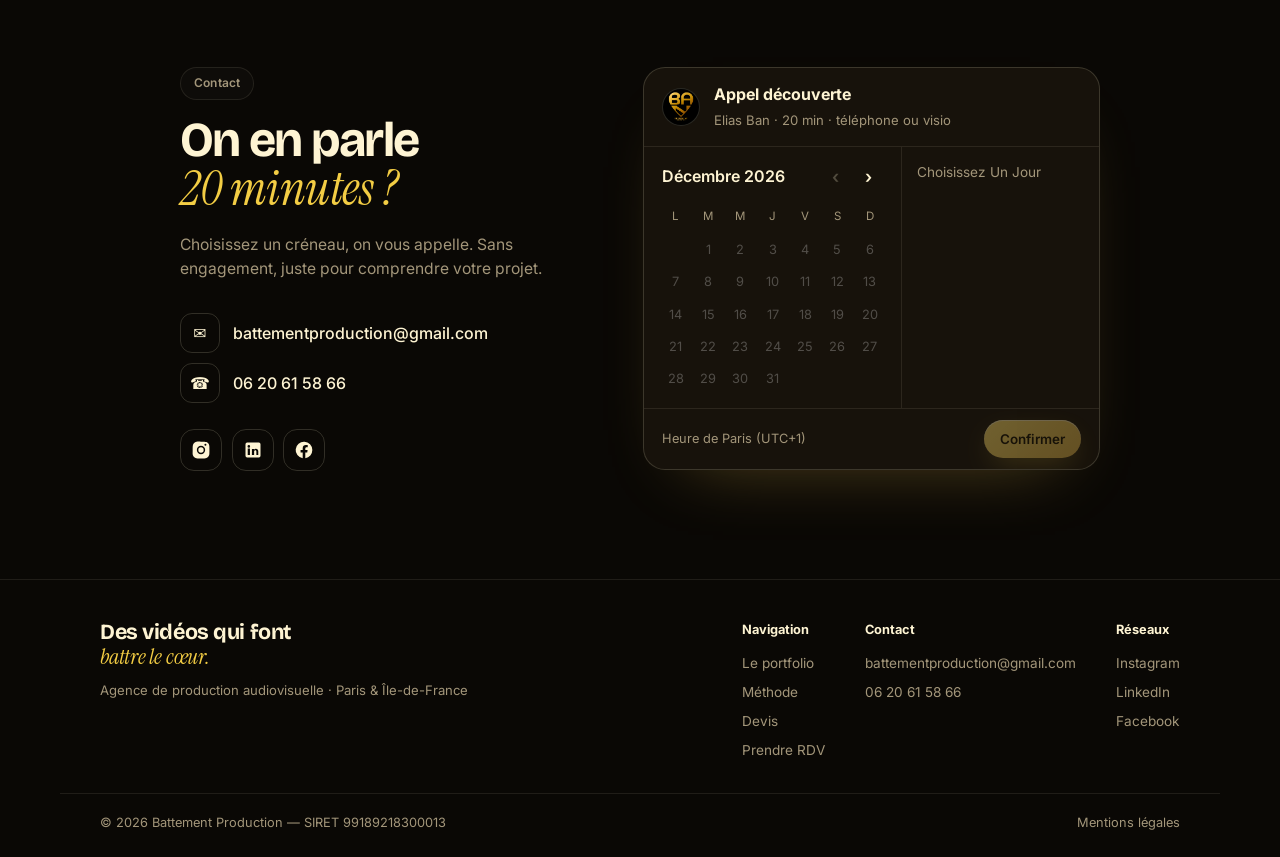
==== commit 55692ec1: "Radio Fuego : l'application en premier, le séminaire en dernier Co-Authored-By: Claude Opus 5.5 <nor" ====
--- a/index.html
+++ b/index.html
@@ -24,7 +24,7 @@
 <link rel="preconnect" href="https://fonts.googleapis.com">
 <link rel="preconnect" href="https://fonts.gstatic.com" crossorigin>
 <link href="https://fonts.googleapis.com/css2?family=Bricolage+Grotesque:opsz,wght@12..96,500;12..96,700;12..96,800&family=Instrument+Serif:ital@1&family=Inter:wght@400;500;600;700&display=swap" rel="stylesheet">
-<link rel="stylesheet" href="assets/css/v2.css?v=20261119c">
+<link rel="stylesheet" href="assets/css/v2.css?v=20261119d">
 </head>
 <body>
 
@@ -404,7 +404,7 @@
 
 <div class="cursor">Voir ▶</div>
 <script src="https://cdn.jsdelivr.net/npm/@emailjs/browser@4.4.1/dist/email.min.js"></script>
-<script src="assets/js/config.js?v=20261119c"></script>
-<script src="assets/js/v2.js?v=20261119c"></script>
+<script src="assets/js/config.js?v=20261119d"></script>
+<script src="assets/js/v2.js?v=20261119d"></script>
 </body>
 </html>
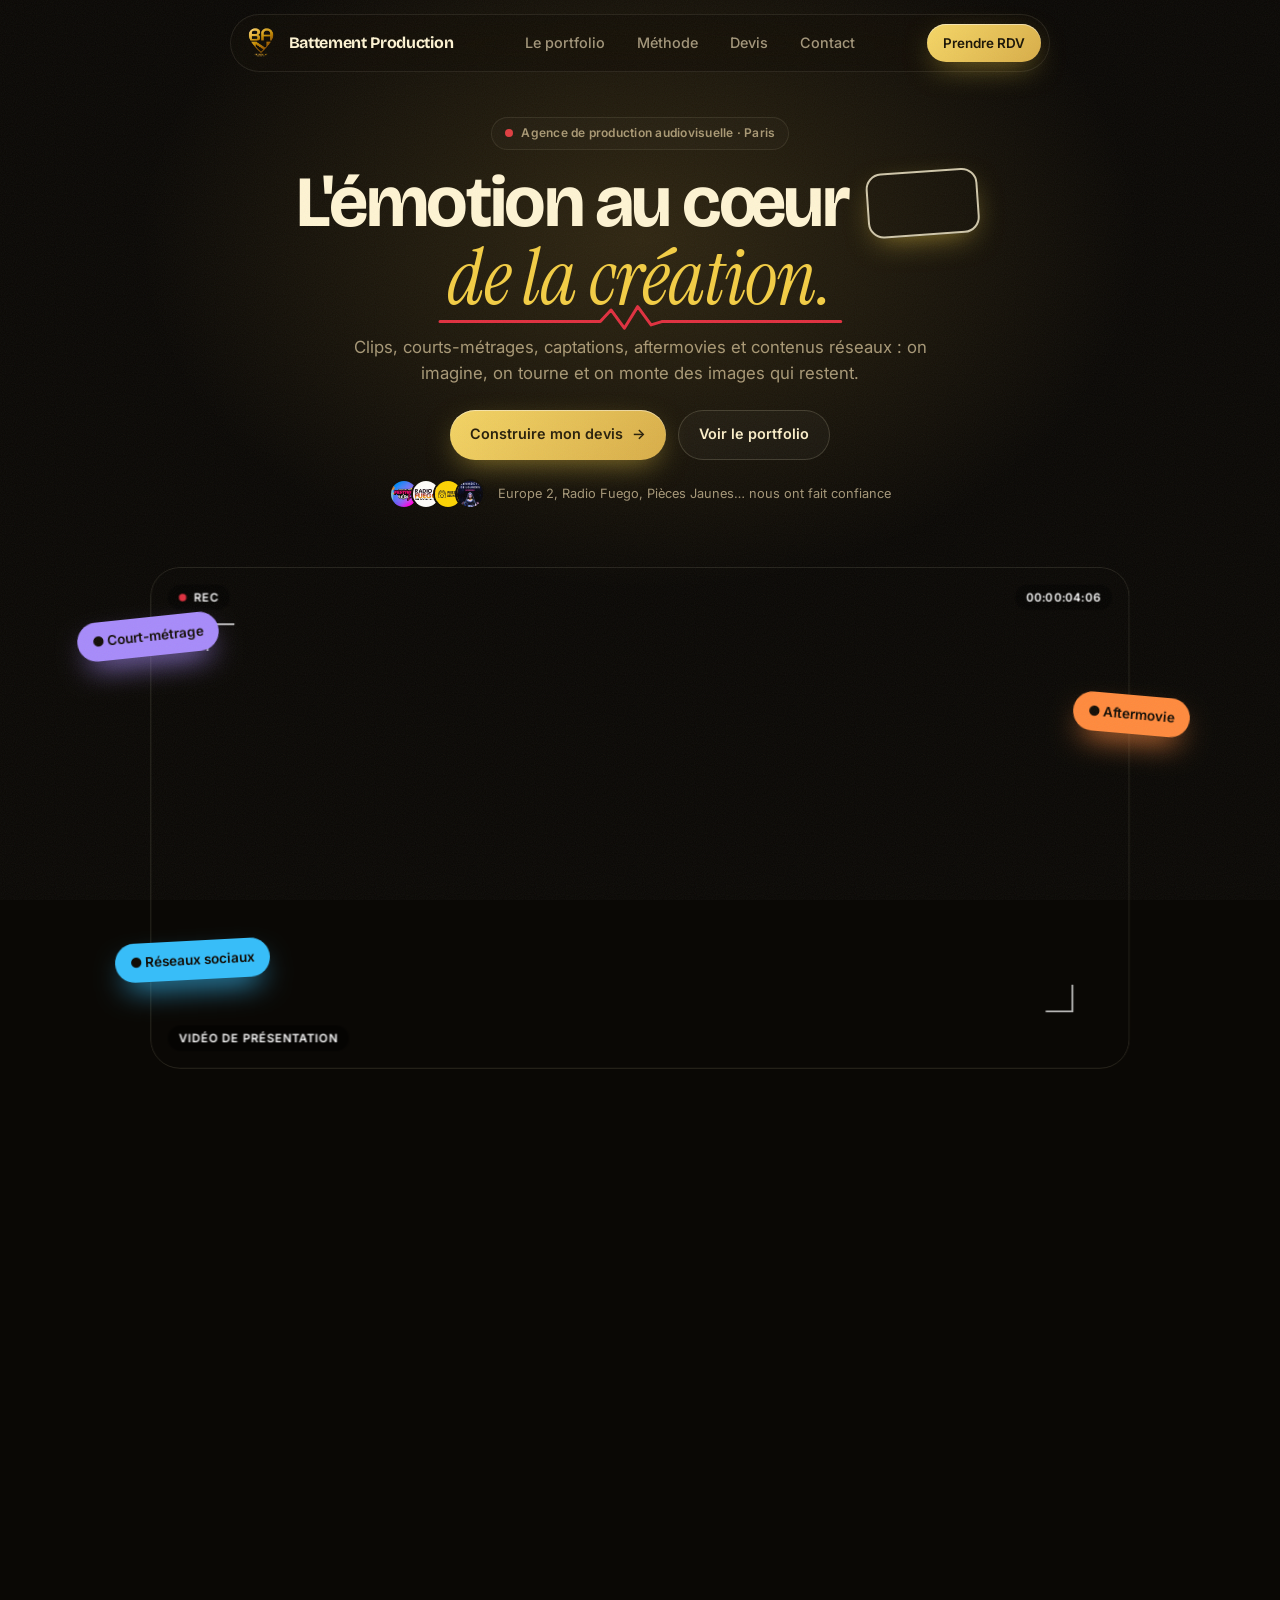
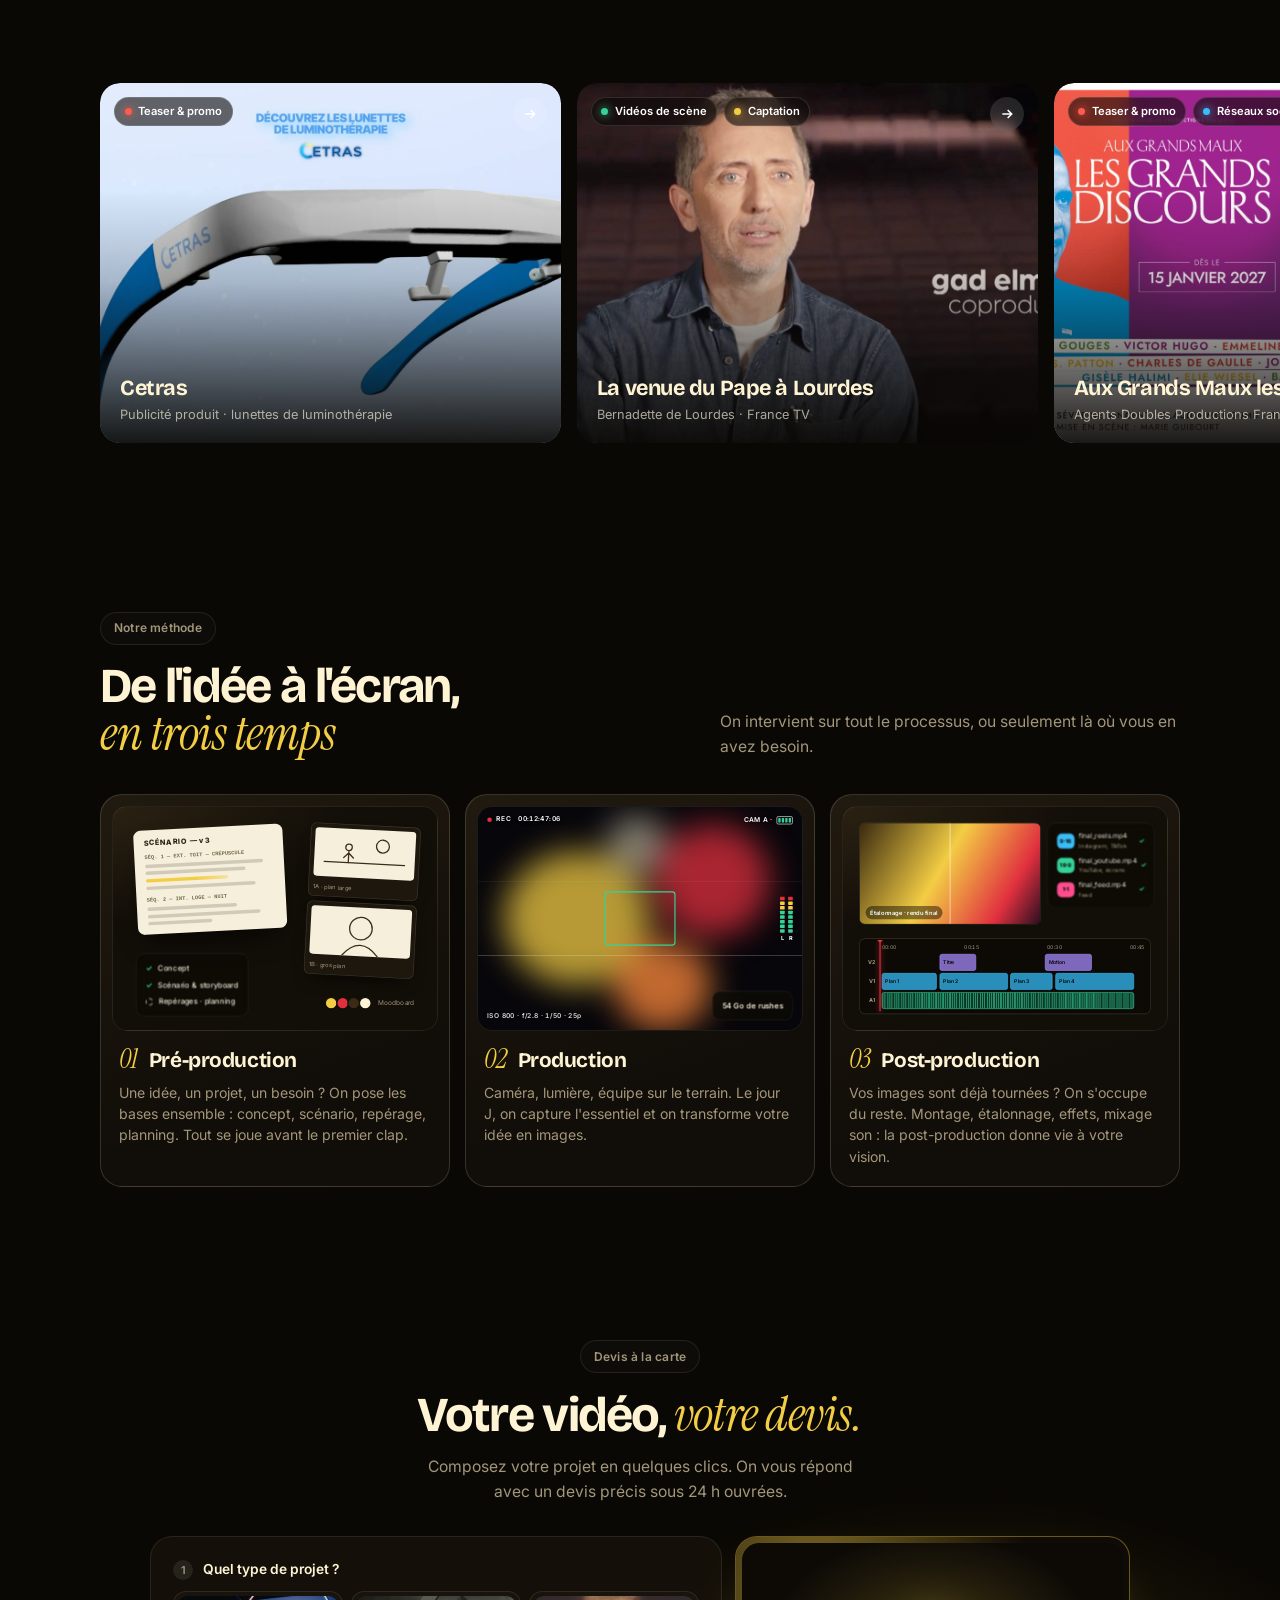
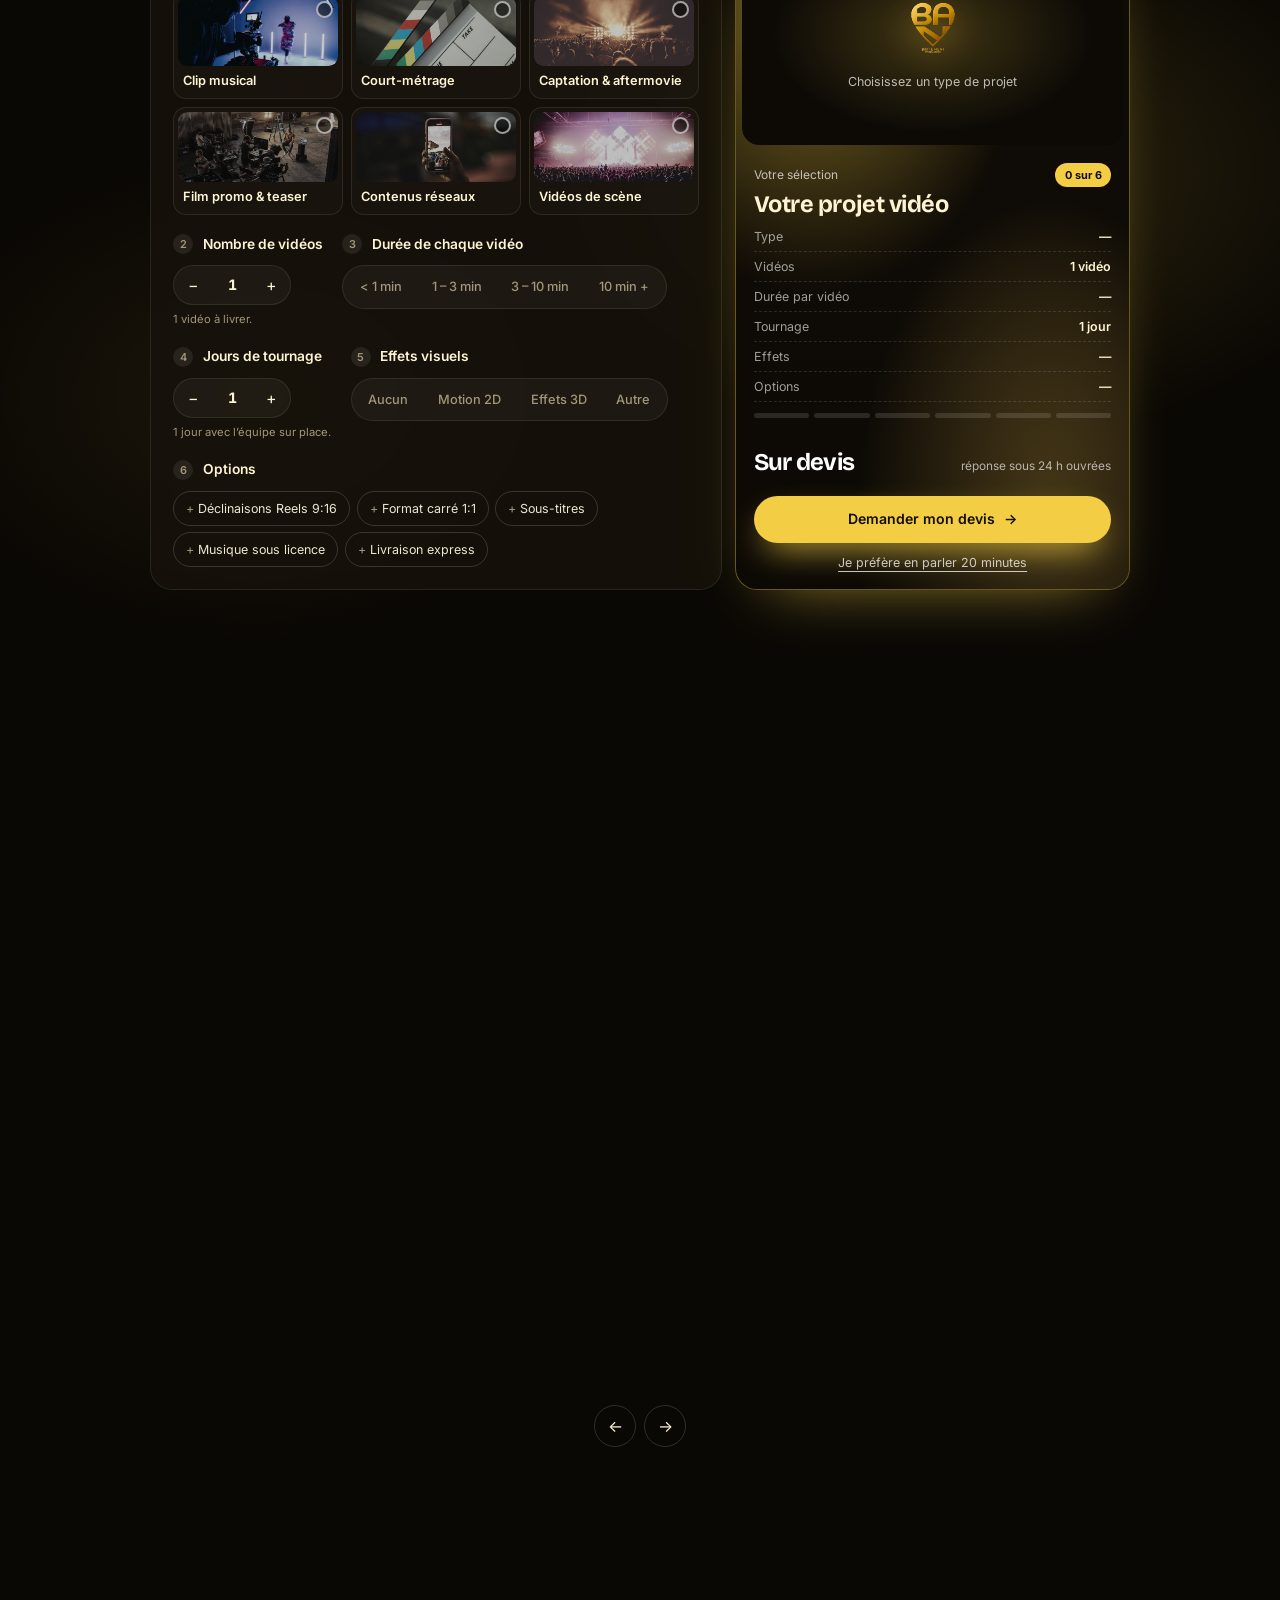
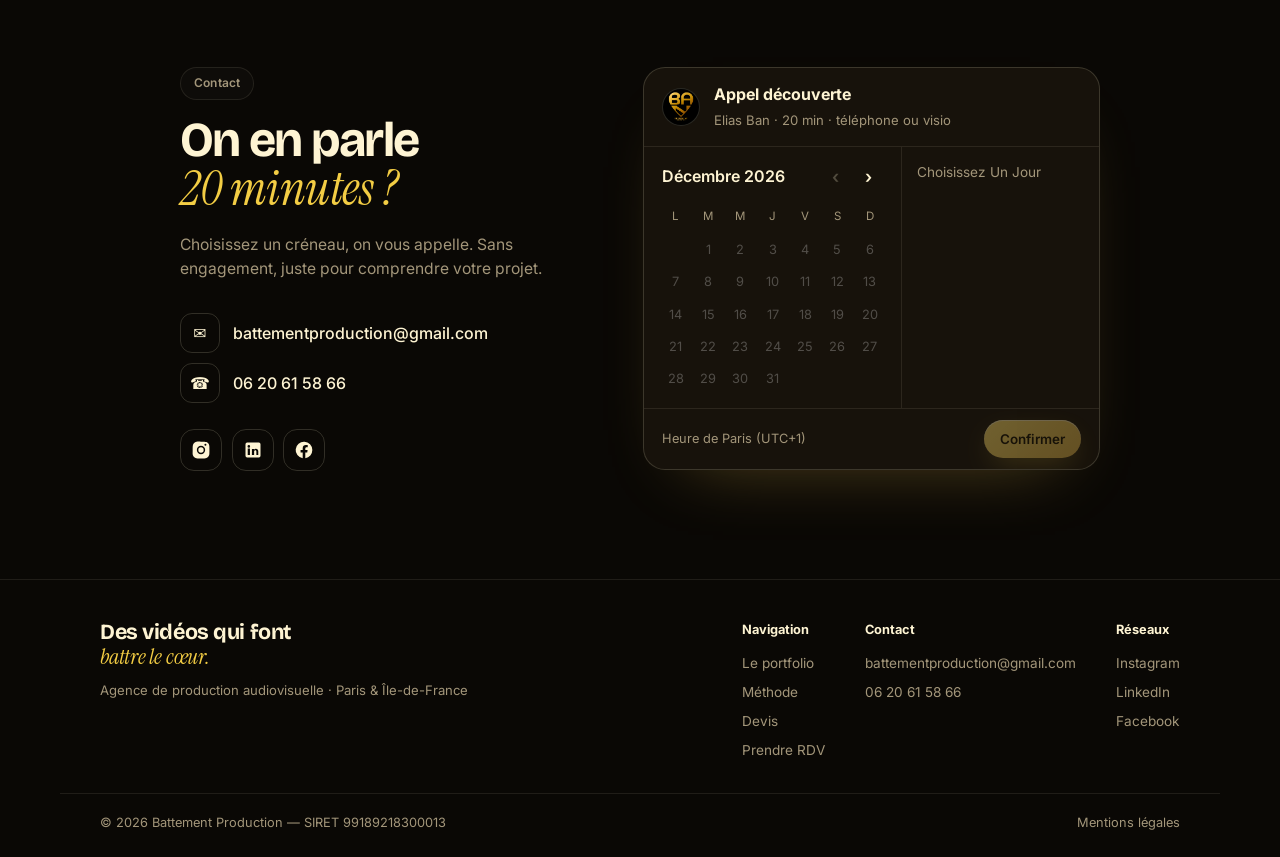
==== commit 2b5a1546: "Radio Fuego : couverture = logo de l'application Co-Authored-By: Claude Opus 5.5 <noreply@anthropic." ====
--- a/index.html
+++ b/index.html
@@ -24,7 +24,7 @@
 <link rel="preconnect" href="https://fonts.googleapis.com">
 <link rel="preconnect" href="https://fonts.gstatic.com" crossorigin>
 <link href="https://fonts.googleapis.com/css2?family=Bricolage+Grotesque:opsz,wght@12..96,500;12..96,700;12..96,800&family=Instrument+Serif:ital@1&family=Inter:wght@400;500;600;700&display=swap" rel="stylesheet">
-<link rel="stylesheet" href="assets/css/v2.css?v=20261119d">
+<link rel="stylesheet" href="assets/css/v2.css?v=20261119e">
 </head>
 <body>
 
@@ -404,7 +404,7 @@
 
 <div class="cursor">Voir ▶</div>
 <script src="https://cdn.jsdelivr.net/npm/@emailjs/browser@4.4.1/dist/email.min.js"></script>
-<script src="assets/js/config.js?v=20261119d"></script>
-<script src="assets/js/v2.js?v=20261119d"></script>
+<script src="assets/js/config.js?v=20261119e"></script>
+<script src="assets/js/v2.js?v=20261119e"></script>
 </body>
 </html>
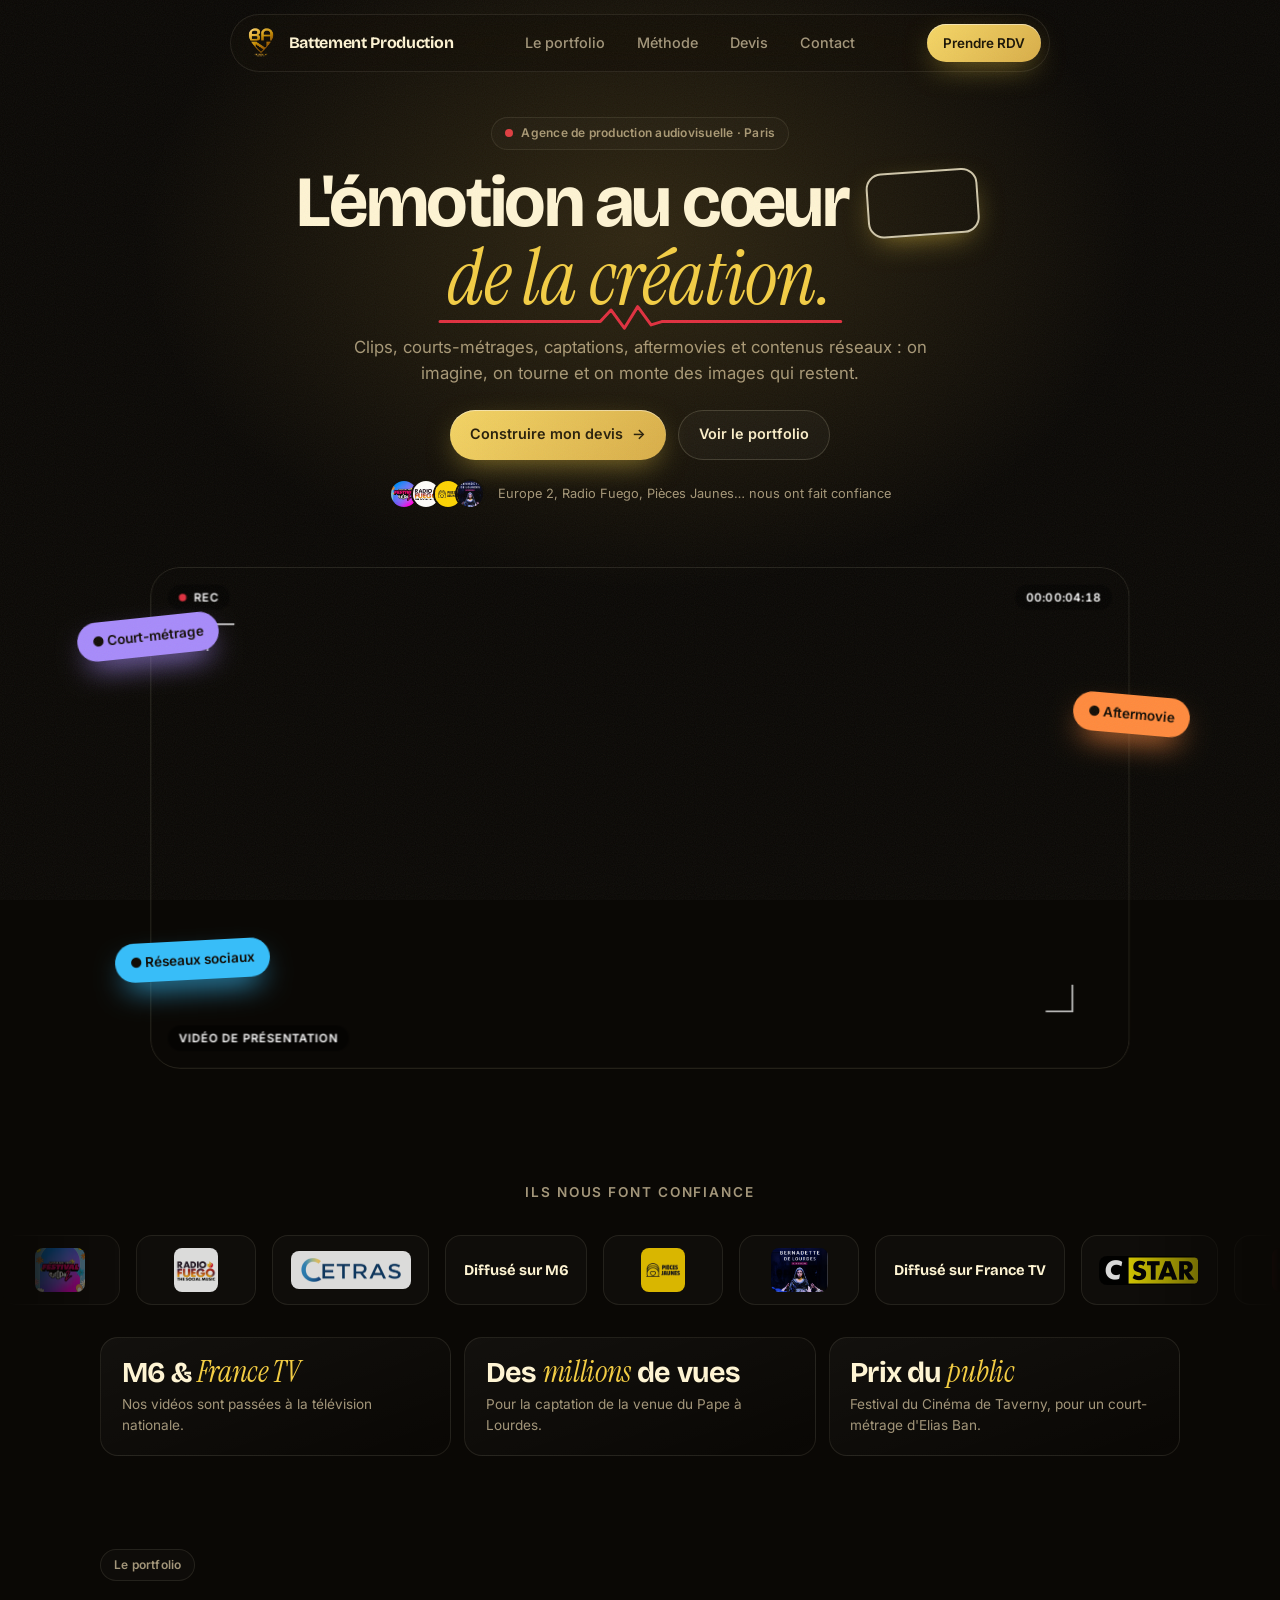
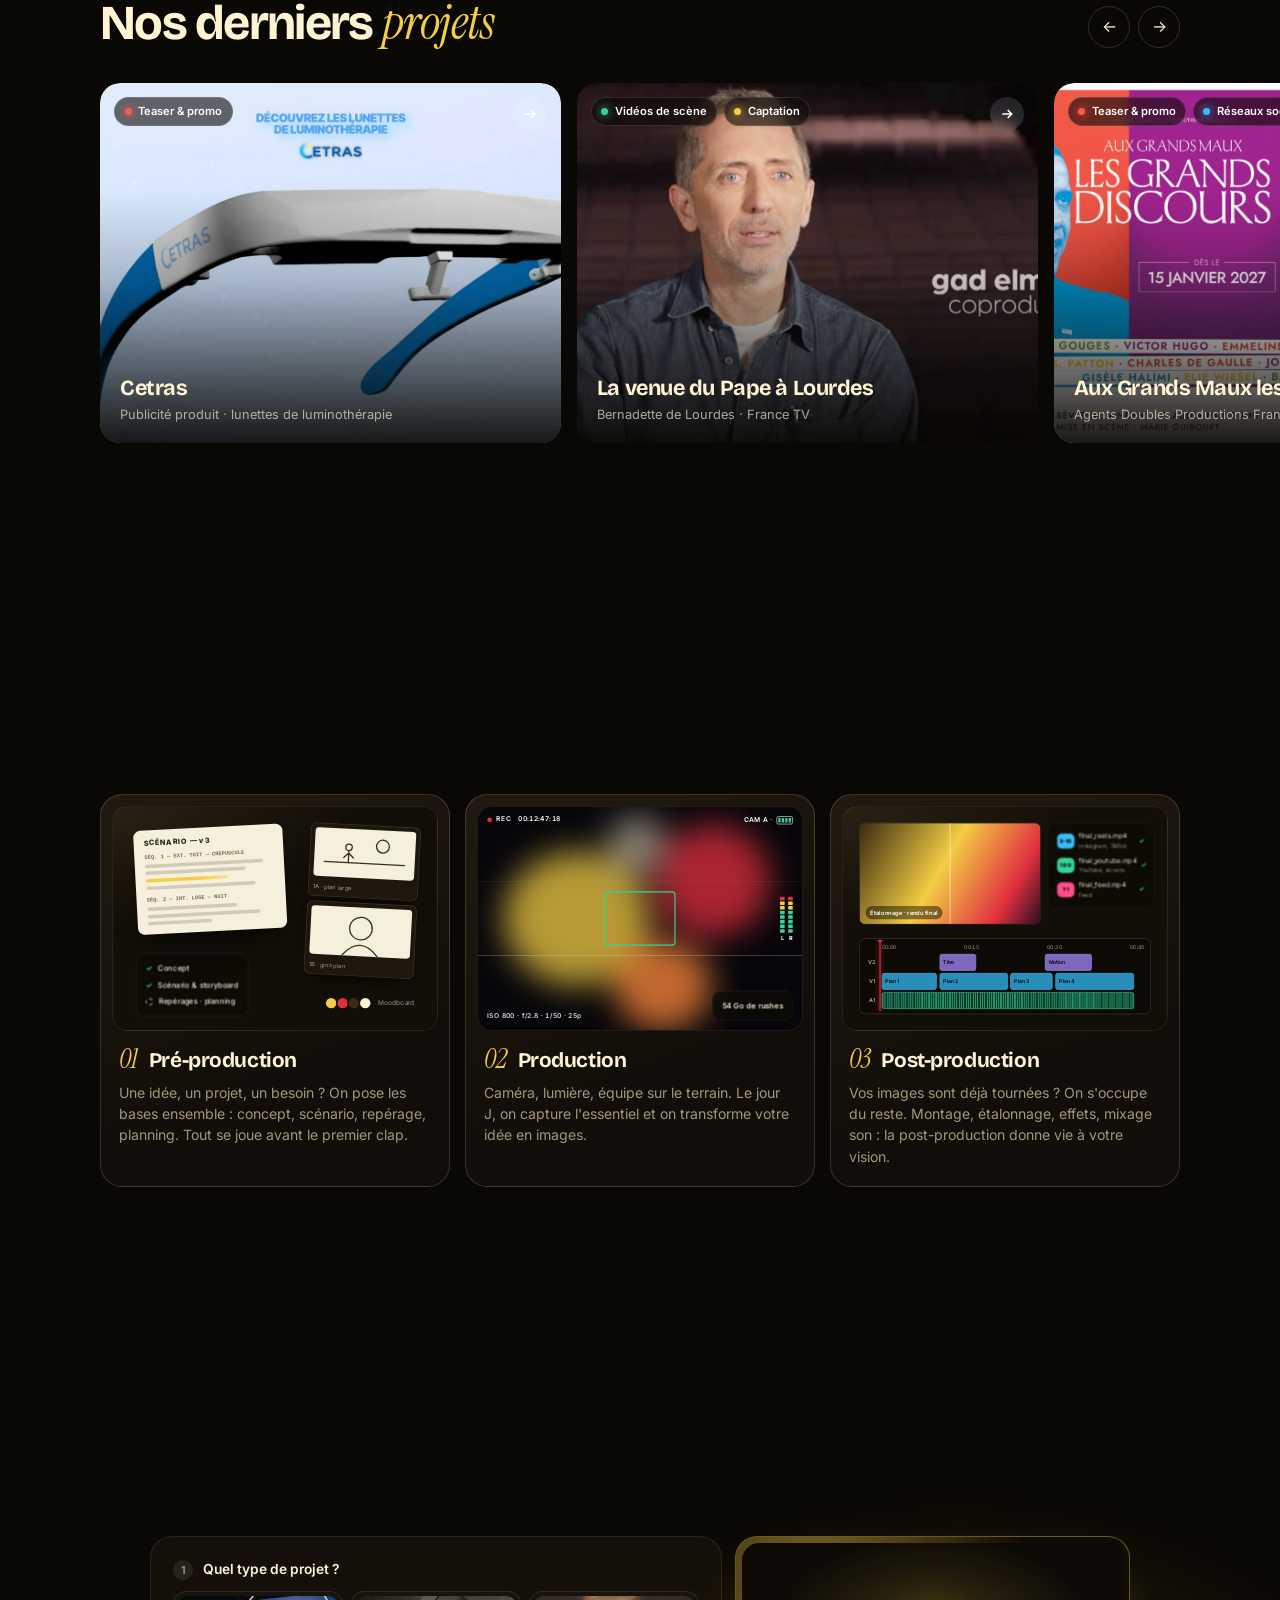
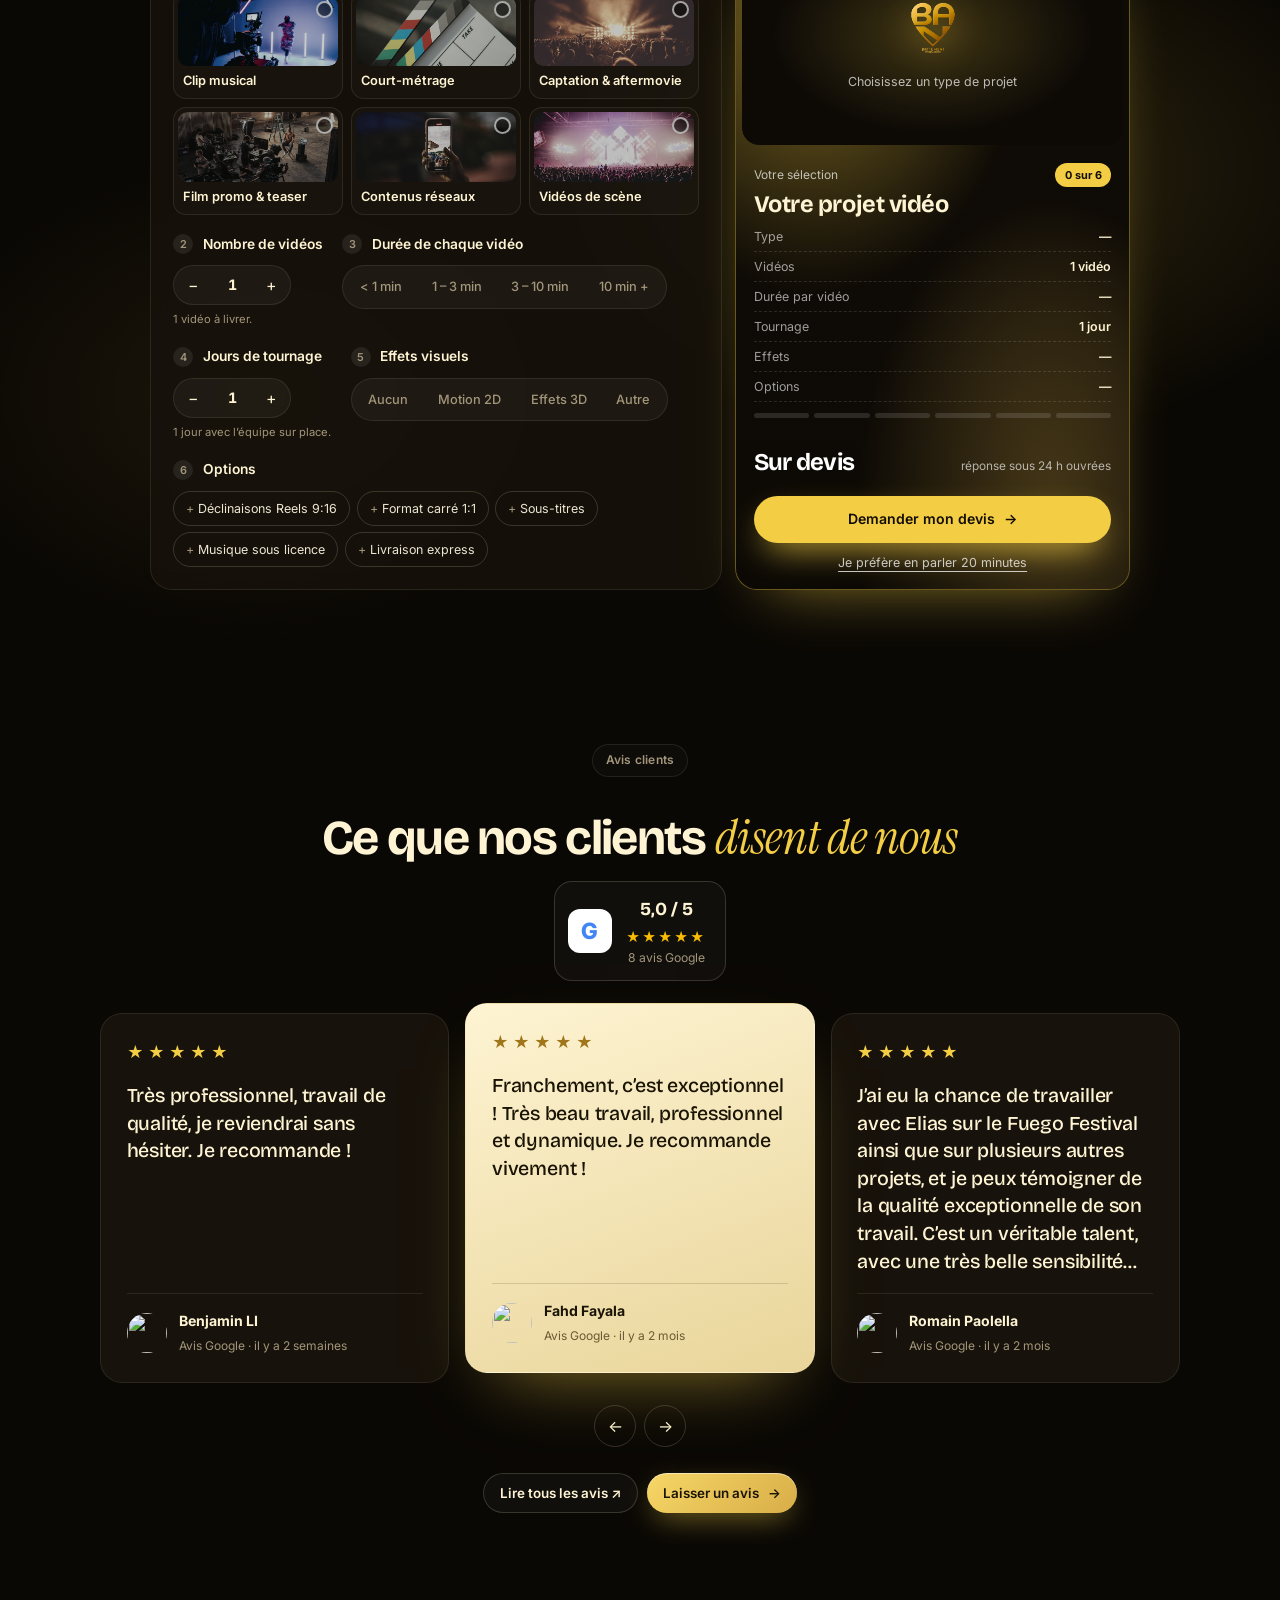
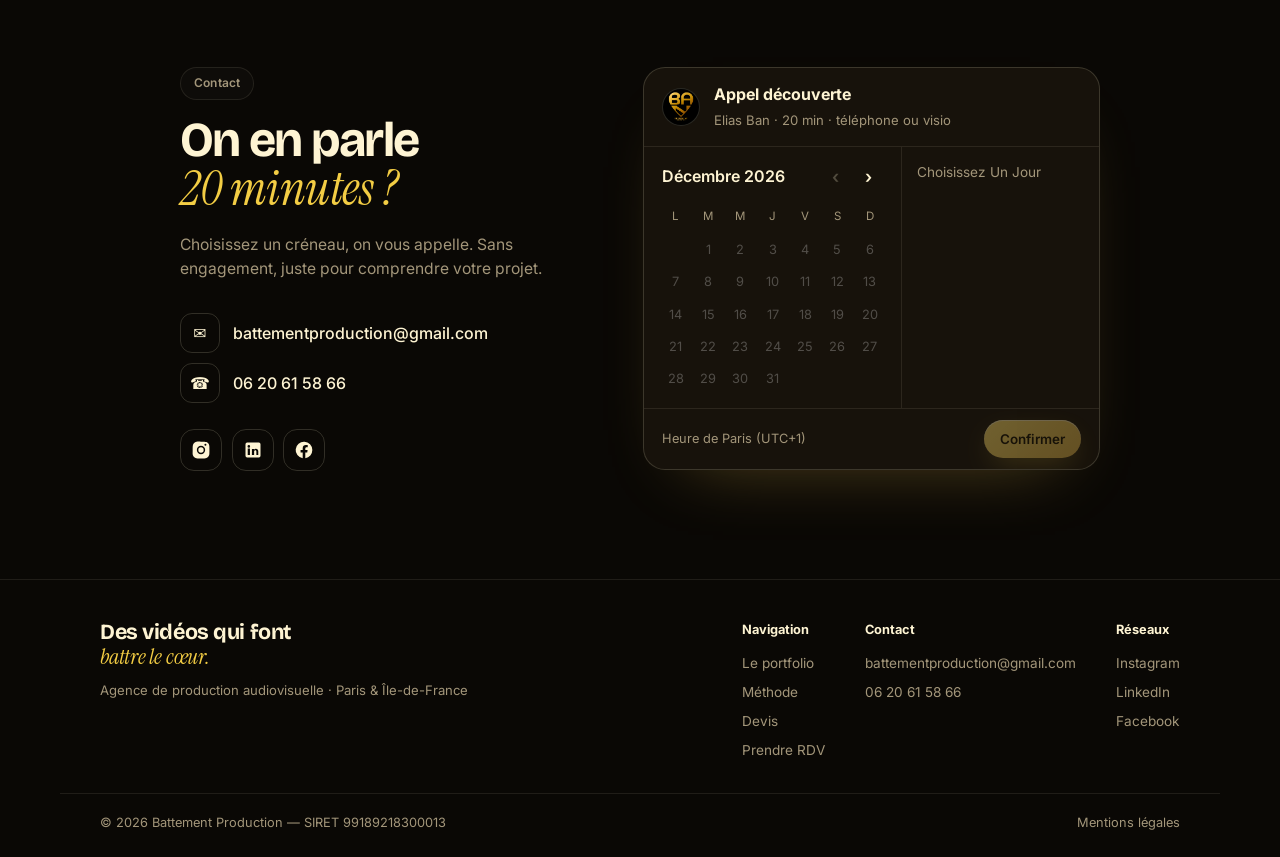
==== commit b8d4d707: "Mobile : le lien Contact depuis le portfolio arrive directement sur la section (plus de passage par " ====
--- a/index.html
+++ b/index.html
@@ -24,7 +24,7 @@
 <link rel="preconnect" href="https://fonts.googleapis.com">
 <link rel="preconnect" href="https://fonts.gstatic.com" crossorigin>
 <link href="https://fonts.googleapis.com/css2?family=Bricolage+Grotesque:opsz,wght@12..96,500;12..96,700;12..96,800&family=Instrument+Serif:ital@1&family=Inter:wght@400;500;600;700&display=swap" rel="stylesheet">
-<link rel="stylesheet" href="assets/css/v2.css?v=20261119e">
+<link rel="stylesheet" href="assets/css/v2.css?v=20261119f">
 </head>
 <body>
 
@@ -404,7 +404,7 @@
 
 <div class="cursor">Voir ▶</div>
 <script src="https://cdn.jsdelivr.net/npm/@emailjs/browser@4.4.1/dist/email.min.js"></script>
-<script src="assets/js/config.js?v=20261119e"></script>
-<script src="assets/js/v2.js?v=20261119e"></script>
+<script src="assets/js/config.js?v=20261119f"></script>
+<script src="assets/js/v2.js?v=20261119f"></script>
 </body>
 </html>
